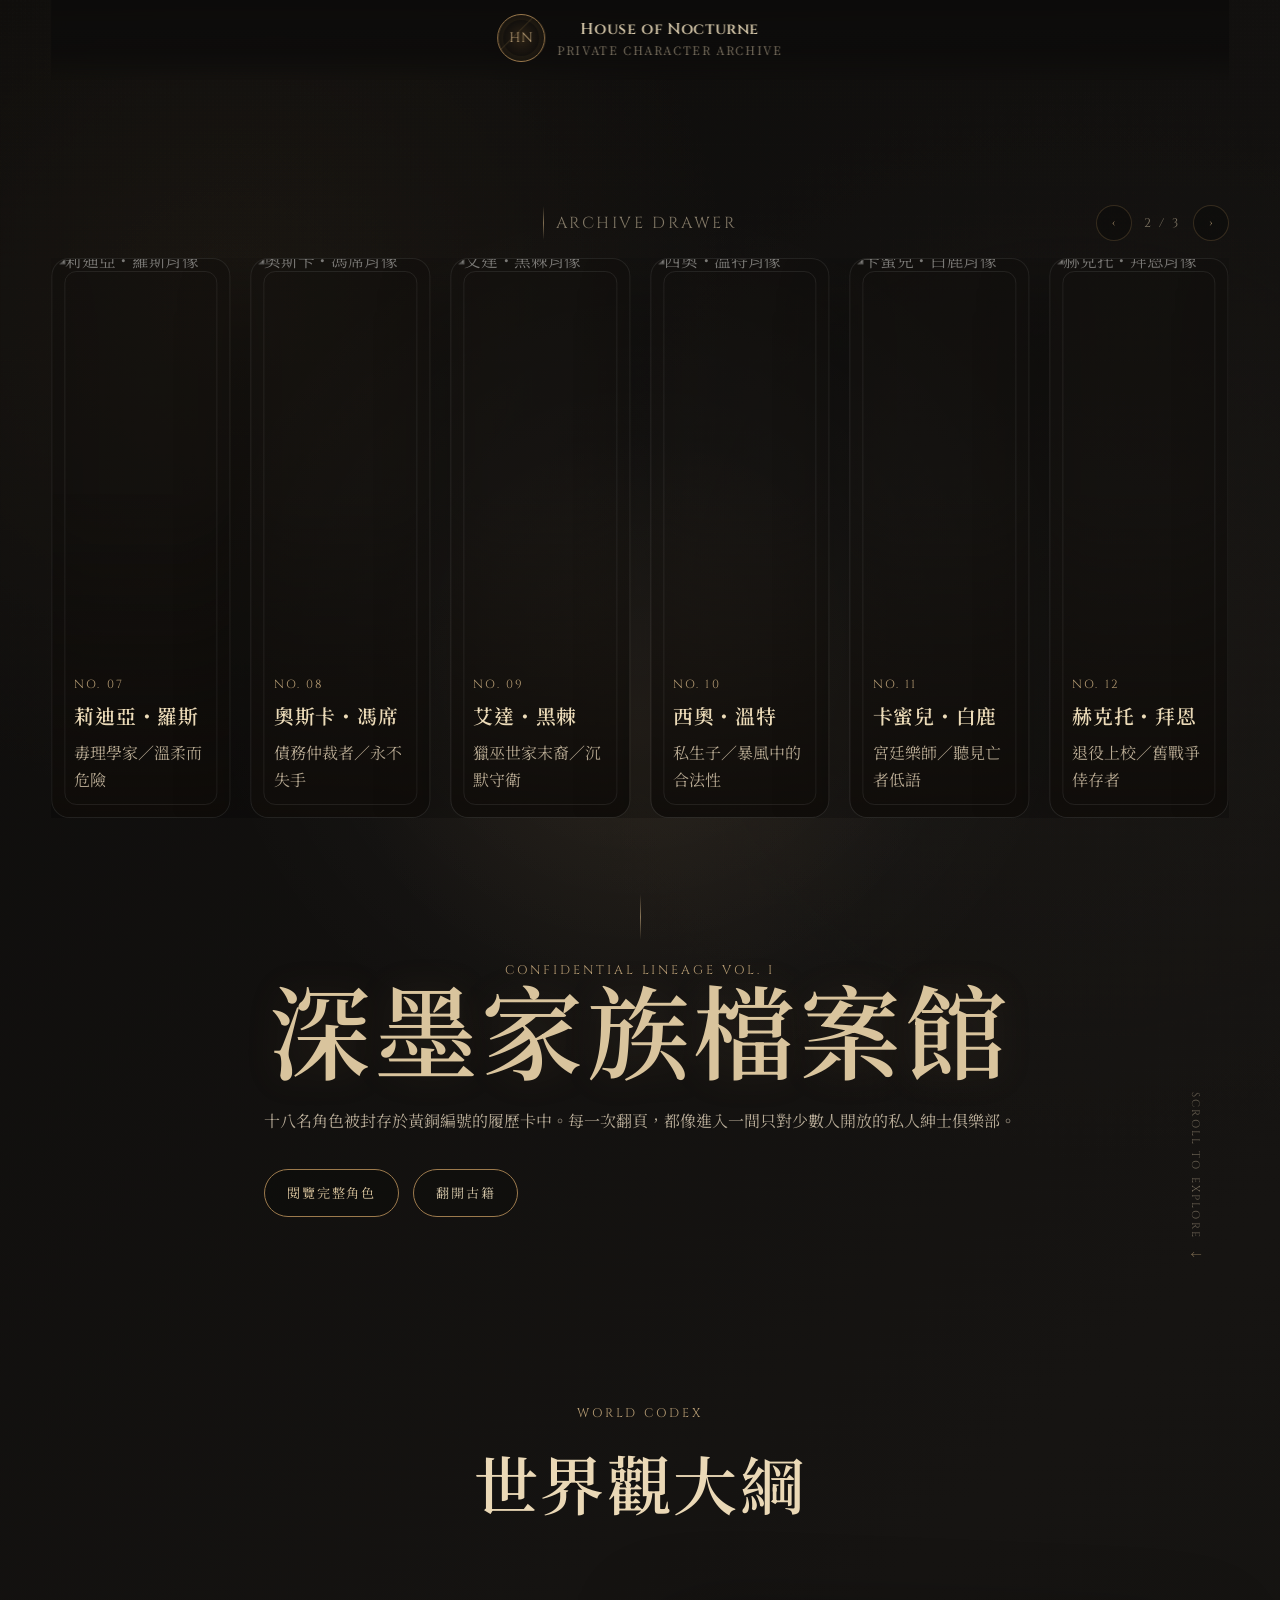
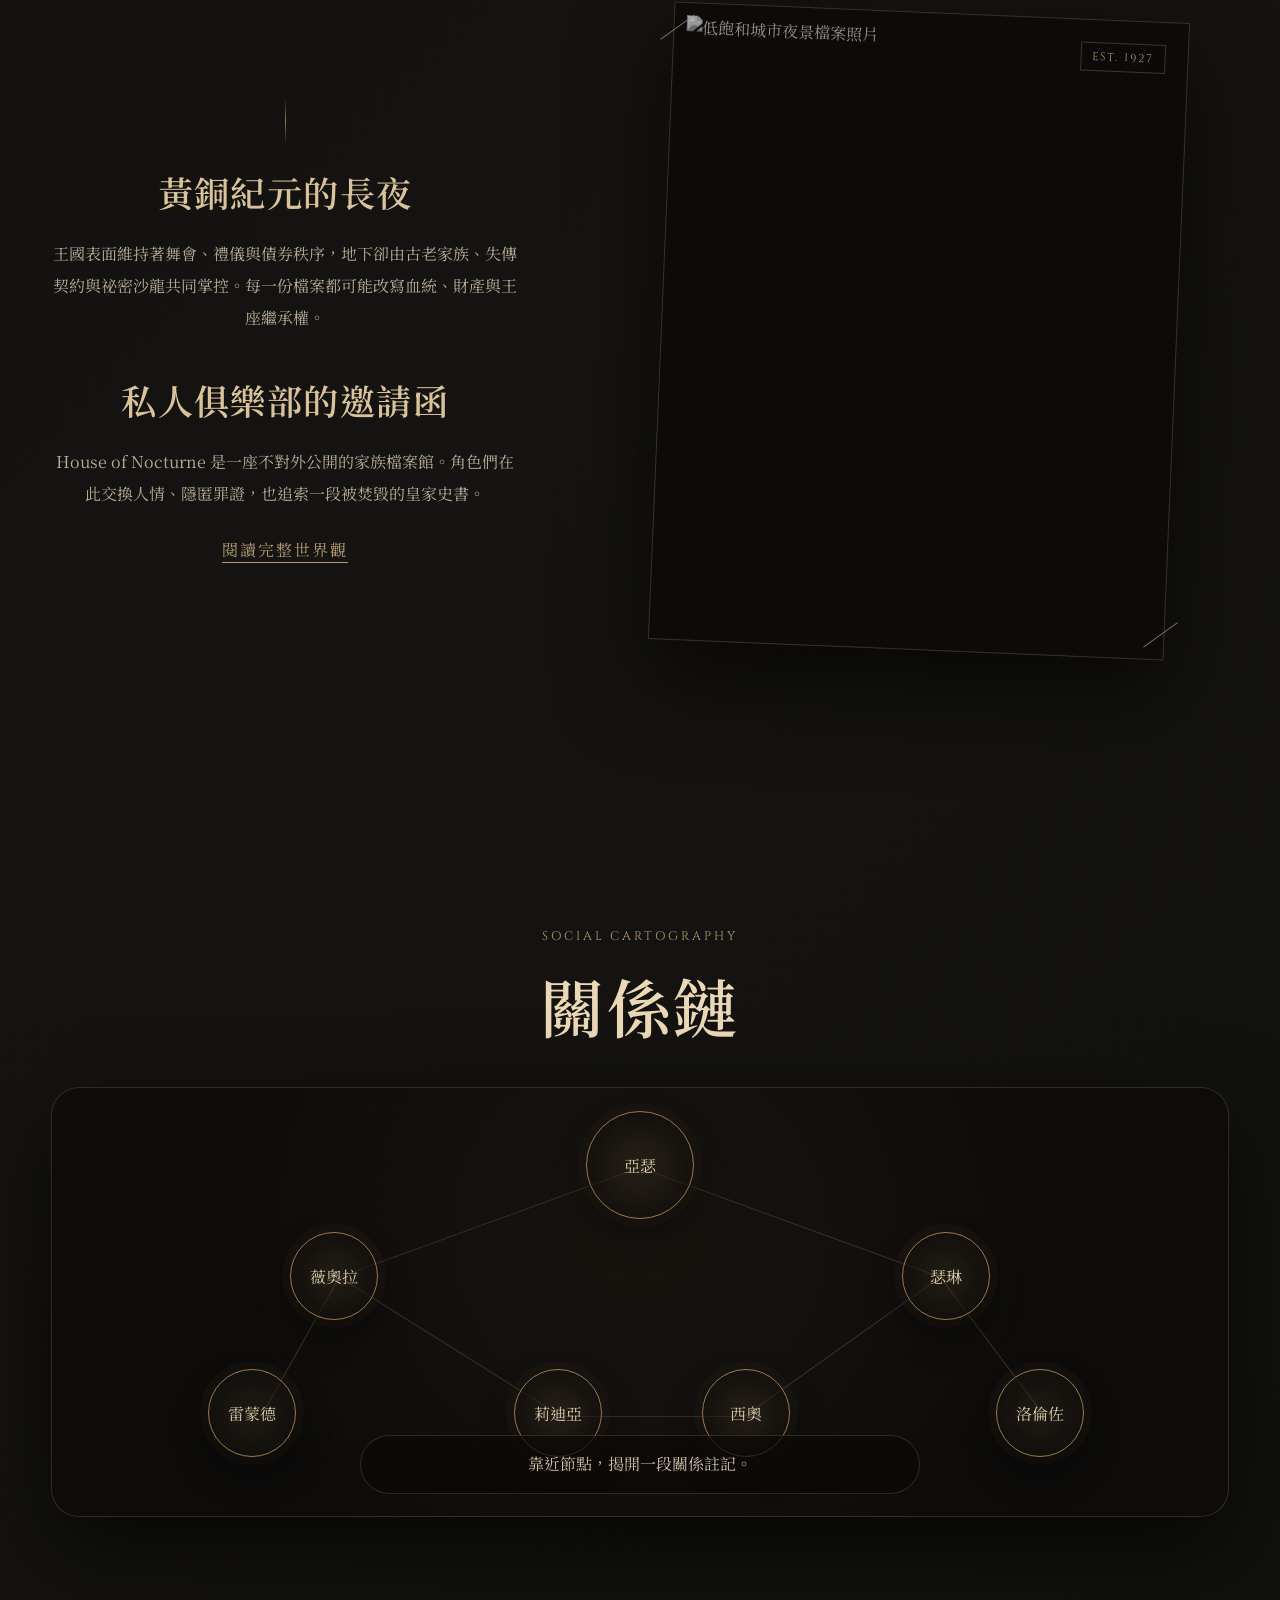
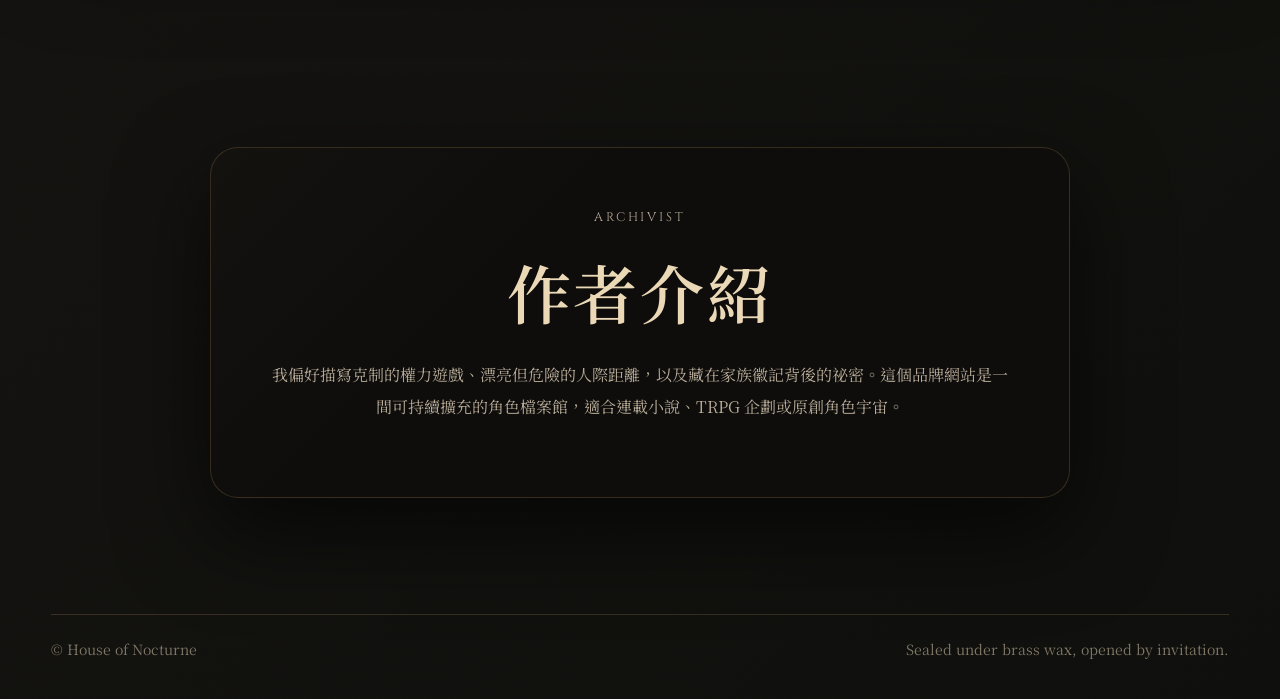
==== index.html @ 610aa443 "Add House of Nocturne character archive site (initial upload) Co-Authored-By: Claude Opus 5.5 <norep" ====
<!DOCTYPE html>
<html lang="zh-Hant">
<head>
  <meta charset="UTF-8" />
  <meta name="viewport" content="width=device-width, initial-scale=1.0" />
  <title>House of Nocturne｜角色品牌檔案館</title>
  <link rel="preconnect" href="https://fonts.googleapis.com" />
  <link rel="preconnect" href="https://fonts.gstatic.com" crossorigin />
  <link href="https://fonts.googleapis.com/css2?family=Cinzel:wght@500;600;700&family=Noto+Serif+TC:wght@400;500;700&display=swap" rel="stylesheet" />
  <link rel="stylesheet" href="styles.css" />
</head>
<body>
  <div class="site-shell">
    <header class="site-header">
      <a class="brand-mark" href="index.html" aria-label="House of Nocturne 首頁">
        <span class="crest">HN</span>
        <span>
          <strong>House of Nocturne</strong>
          <small>Private Character Archive</small>
        </span>
      </a>
      <nav class="site-nav" aria-label="主要導覽">
        <a href="#archive">首頁</a>
        <a href="#relations">角色關係圖</a>
        <a href="#world">世界觀設定</a>
        <a href="#author">作者專區</a>
      </nav>
    </header>

    <main>
      <section class="hero section" id="archive" aria-labelledby="hero-title">
        <div class="hero-copy reveal">
          <span class="vertical-anchor" aria-hidden="true"></span>
          <p class="eyebrow">Confidential Lineage Vol. I</p>
          <h1 id="hero-title">深墨家族檔案館</h1>
          <p>
            十八名角色被封存於黃銅編號的履歷卡中。每一次翻頁，都像進入一間只對少數人開放的私人紳士俱樂部。
          </p>
          <div class="hero-actions">
            <a class="button" href="characters.html">閱覽完整角色</a>
            <a class="button button-ghost" href="#world">翻開古籍</a>
          </div>
        </div>

        <div class="archive-stage reveal" aria-label="角色卡片輪播">
          <div class="archive-toolbar">
            <span class="drawer-label">Archive Drawer</span>
            <div class="slider-controls" aria-label="桌面輪播控制">
              <button class="icon-button" type="button" data-slide-prev aria-label="上一頁">‹</button>
              <span data-slide-current>1 / 3</span>
              <button class="icon-button" type="button" data-slide-next aria-label="下一頁">›</button>
            </div>
          </div>

          <div class="character-slider" data-slider>
            <div class="character-track" data-track>
              <article class="profile-card" tabindex="0">
                <img src="https://images.unsplash.com/photo-1506794778202-cad84cf45f1d?auto=format&fit=crop&w=600&q=80" alt="亞瑟・范洛克肖像" />
                <div><span>No. 01</span><h3>亞瑟・范洛克</h3><p>家主繼承人／冷靜的談判者</p></div>
              </article>
              <article class="profile-card" tabindex="0">
                <img src="https://images.unsplash.com/photo-1508214751196-bcfd4ca60f91?auto=format&fit=crop&w=600&q=80" alt="薇奧拉・艾榭肖像" />
                <div><span>No. 02</span><h3>薇奧拉・艾榭</h3><p>檔案管理官／知道所有秘密</p></div>
              </article>
              <article class="profile-card" tabindex="0">
                <img src="https://images.unsplash.com/photo-1524504388940-b1c1722653e1?auto=format&fit=crop&w=600&q=80" alt="伊蓮・莫爾肖像" />
                <div><span>No. 03</span><h3>伊蓮・莫爾</h3><p>禁書修復師／墨色預言的讀者</p></div>
              </article>
              <article class="profile-card" tabindex="0">
                <img src="https://images.unsplash.com/photo-1517841905240-472988babdf9?auto=format&fit=crop&w=600&q=80" alt="瑟琳・阿德勒肖像" />
                <div><span>No. 04</span><h3>瑟琳・阿德勒</h3><p>社交女伯爵／完美面具</p></div>
              </article>
              <article class="profile-card" tabindex="0">
                <img src="https://images.unsplash.com/photo-1544005313-94ddf0286df2?auto=format&fit=crop&w=600&q=80" alt="米菈・葛雷肖像" />
                <div><span>No. 05</span><h3>米菈・葛雷</h3><p>情報販子／地下沙龍主人</p></div>
              </article>
              <article class="profile-card" tabindex="0">
                <img src="https://images.unsplash.com/photo-1500648767791-00dcc994a43e?auto=format&fit=crop&w=600&q=80" alt="雷蒙德・洛恩肖像" />
                <div><span>No. 06</span><h3>雷蒙德・洛恩</h3><p>黃銅鐘匠／時間異常見證者</p></div>
              </article>
              <article class="profile-card" tabindex="0">
                <img src="https://images.unsplash.com/photo-1534528741775-53994a69daeb?auto=format&fit=crop&w=600&q=80" alt="莉迪亞・羅斯肖像" />
                <div><span>No. 07</span><h3>莉迪亞・羅斯</h3><p>毒理學家／溫柔而危險</p></div>
              </article>
              <article class="profile-card" tabindex="0">
                <img src="https://images.unsplash.com/photo-1507003211169-0a1dd7228f2d?auto=format&fit=crop&w=600&q=80" alt="奧斯卡・馮席肖像" />
                <div><span>No. 08</span><h3>奧斯卡・馮席</h3><p>債務仲裁者／永不失手</p></div>
              </article>
              <article class="profile-card" tabindex="0">
                <img src="https://images.unsplash.com/photo-1488426862026-3ee34a7d66df?auto=format&fit=crop&w=600&q=80" alt="艾達・黑棘肖像" />
                <div><span>No. 09</span><h3>艾達・黑棘</h3><p>獵巫世家末裔／沉默守衛</p></div>
              </article>
              <article class="profile-card" tabindex="0">
                <img src="https://images.unsplash.com/photo-1535713875002-d1d0cf377fde?auto=format&fit=crop&w=600&q=80" alt="西奧・溫特肖像" />
                <div><span>No. 10</span><h3>西奧・溫特</h3><p>私生子／暴風中的合法性</p></div>
              </article>
              <article class="profile-card" tabindex="0">
                <img src="https://images.unsplash.com/photo-1494790108377-be9c29b29330?auto=format&fit=crop&w=600&q=80" alt="卡蜜兒・白鹿肖像" />
                <div><span>No. 11</span><h3>卡蜜兒・白鹿</h3><p>宮廷樂師／聽見亡者低語</p></div>
              </article>
              <article class="profile-card" tabindex="0">
                <img src="https://images.unsplash.com/photo-1519085360753-af0119f7cbe7?auto=format&fit=crop&w=600&q=80" alt="赫克托・拜恩肖像" />
                <div><span>No. 12</span><h3>赫克托・拜恩</h3><p>退役上校／舊戰爭倖存者</p></div>
              </article>
              <article class="profile-card" tabindex="0">
                <img src="https://images.unsplash.com/photo-1520813792240-56fc4a3765a7?auto=format&fit=crop&w=600&q=80" alt="諾拉・克萊恩肖像" />
                <div><span>No. 13</span><h3>諾拉・克萊恩</h3><p>律法顧問／契約的刀鋒</p></div>
              </article>
              <article class="profile-card" tabindex="0">
                <img src="https://images.unsplash.com/photo-1519345182560-3f2917c472ef?auto=format&fit=crop&w=600&q=80" alt="朱利安・霧港肖像" />
                <div><span>No. 14</span><h3>朱利安・霧港</h3><p>航運繼承人／海霧中的叛徒</p></div>
              </article>
              <article class="profile-card" tabindex="0">
                <img src="https://images.unsplash.com/photo-1544723795-3fb6469f5b39?auto=format&fit=crop&w=600&q=80" alt="瑪格麗特・金雀肖像" />
                <div><span>No. 15</span><h3>瑪格麗特・金雀</h3><p>老夫人／家族記憶本身</p></div>
              </article>
              <article class="profile-card" tabindex="0">
                <img src="https://images.unsplash.com/photo-1492562080023-ab3db95bfbce?auto=format&fit=crop&w=600&q=80" alt="但丁・瓦倫肖像" />
                <div><span>No. 16</span><h3>但丁・瓦倫</h3><p>藝術掮客／偽畫與真心</p></div>
              </article>
              <article class="profile-card" tabindex="0">
                <img src="https://images.unsplash.com/photo-1529626455594-4ff0802cfb7e?auto=format&fit=crop&w=600&q=80" alt="芙蕾雅・夜鷹肖像" />
                <div><span>No. 17</span><h3>芙蕾雅・夜鷹</h3><p>決鬥代理人／無聲的審判</p></div>
              </article>
              <article class="profile-card" tabindex="0">
                <img src="https://images.unsplash.com/photo-1527980965255-d3b416303d12?auto=format&fit=crop&w=600&q=80" alt="洛倫佐・墨河肖像" />
                <div><span>No. 18</span><h3>洛倫佐・墨河</h3><p>神祕贊助者／從未露面的棋手</p></div>
              </article>
            </div>
          </div>
        </div>

        <a class="scroll-cue" href="#world" aria-label="往下探索">
          <span>scroll to explore</span>
          <i aria-hidden="true">↓</i>
        </a>
      </section>

      <section class="section book-section reveal" id="world" aria-labelledby="world-title">
        <div class="section-heading">
          <p class="eyebrow">World Codex</p>
          <h2 id="world-title">世界觀大綱</h2>
        </div>
        <div class="world-feature">
          <div class="world-copy">
            <span class="vertical-anchor" aria-hidden="true"></span>
            <h3>黃銅紀元的長夜</h3>
            <p>
              王國表面維持著舞會、禮儀與債券秩序，地下卻由古老家族、失傳契約與祕密沙龍共同掌控。每一份檔案都可能改寫血統、財產與王座繼承權。
            </p>
            <h3>私人俱樂部的邀請函</h3>
            <p>
              House of Nocturne 是一座不對外公開的家族檔案館。角色們在此交換人情、隱匿罪證，也追索一段被焚毀的皇家史書。
            </p>
            <a class="text-link" href="world.html">閱讀完整世界觀</a>
          </div>
          <figure class="archive-photo">
            <img src="https://images.unsplash.com/photo-1519608487953-e999c86e7455?auto=format&fit=crop&w=900&q=80" alt="低飽和城市夜景檔案照片" />
            <figcaption>EST. 1927</figcaption>
          </figure>
        </div>
      </section>

      <section class="section relations-section reveal" id="relations" aria-labelledby="relations-title">
        <div class="section-heading">
          <p class="eyebrow">Social Cartography</p>
          <h2 id="relations-title">關係鏈</h2>
        </div>
        <div class="network" aria-label="角色關係網絡">
          <svg class="network-lines" viewBox="0 0 900 430" preserveAspectRatio="none" aria-hidden="true">
            <line x1="450" y1="80" x2="220" y2="190" />
            <line x1="450" y1="80" x2="680" y2="190" />
            <line x1="220" y1="190" x2="160" y2="330" />
            <line x1="220" y1="190" x2="390" y2="330" />
            <line x1="680" y1="190" x2="530" y2="330" />
            <line x1="680" y1="190" x2="760" y2="330" />
            <line x1="390" y1="330" x2="530" y2="330" />
          </svg>
          <button class="node node-main" style="--x: 50%; --y: 18%;" data-relation="亞瑟：合法繼承人，也是所有派系爭奪的核心。">亞瑟</button>
          <button class="node" style="--x: 24%; --y: 44%;" data-relation="薇奧拉：掌握家族檔案，保護也操控亞瑟。">薇奧拉</button>
          <button class="node" style="--x: 76%; --y: 44%;" data-relation="瑟琳：以社交圈包裝政治交易，與亞瑟互相試探。">瑟琳</button>
          <button class="node" style="--x: 17%; --y: 76%;" data-relation="雷蒙德：修復黃銅鐘，也修復被竄改的時間線。">雷蒙德</button>
          <button class="node" style="--x: 43%; --y: 76%;" data-relation="莉迪亞：為薇奧拉提供毒物線索，代價從不便宜。">莉迪亞</button>
          <button class="node" style="--x: 59%; --y: 76%;" data-relation="西奧：私生血脈，可能推翻亞瑟的繼承權。">西奧</button>
          <button class="node" style="--x: 84%; --y: 76%;" data-relation="洛倫佐：未露面的贊助者，像棋手般牽引所有人。">洛倫佐</button>
          <p class="relation-note" data-relation-note>靠近節點，揭開一段關係註記。</p>
        </div>
      </section>

      <section class="section author-section reveal" id="author" aria-labelledby="author-title">
        <div class="author-card">
          <p class="eyebrow">Archivist</p>
          <h2 id="author-title">作者介紹</h2>
          <p>
            我偏好描寫克制的權力遊戲、漂亮但危險的人際距離，以及藏在家族徽記背後的祕密。這個品牌網站是一間可持續擴充的角色檔案館，適合連載小說、TRPG 企劃或原創角色宇宙。
          </p>
        </div>
      </section>
    </main>

    <footer class="site-footer">
      <span>© House of Nocturne</span>
      <span>Sealed under brass wax, opened by invitation.</span>
    </footer>
  </div>

  <script src="script.js"></script>
</body>
</html>
---- styles.css ----
:root {
  --ink: #0d0c0b;
  --black-green: #11130f;
  --warm-black: #161412;
  --panel: rgba(18, 17, 15, 0.9);
  --panel-strong: #181512;
  --parchment: #d6c8aa;
  --parchment-deep: #a99a80;
  --brass: #9c7a4d;
  --brass-soft: #b59b73;
  --brass-dark: #5d472d;
  --muted: #817765;
  --line: rgba(156, 122, 77, 0.28);
  --shadow: 0 34px 90px rgba(0, 0, 0, 0.62);
  --serif: "Cinzel", "Noto Serif TC", serif;
  --body: "Noto Serif TC", serif;
}

* {
  box-sizing: border-box;
}

html {
  scroll-behavior: smooth;
  scroll-padding-top: 150px;
}

body {
  margin: 0;
  min-height: 100vh;
  color: var(--parchment);
  font-family: var(--body);
  background:
    radial-gradient(circle at 18% 8%, rgba(156, 122, 77, 0.08), transparent 32rem),
    radial-gradient(circle at 84% 16%, rgba(74, 67, 55, 0.1), transparent 34rem),
    linear-gradient(135deg, #0d0c0b 0%, #161412 48%, #0f100d 100%);
  overflow-x: hidden;
}

body::before {
  content: "";
  position: fixed;
  inset: 0;
  pointer-events: none;
  opacity: 0.38;
  background-image:
    radial-gradient(circle at 20% 30%, rgba(255, 255, 255, 0.045) 0 1px, transparent 1.4px),
    radial-gradient(circle at 70% 60%, rgba(156, 122, 77, 0.04) 0 1px, transparent 1.5px),
    linear-gradient(rgba(255, 255, 255, 0.018) 1px, transparent 1px);
  background-size: 4px 4px, 7px 7px, 72px 72px;
  mix-blend-mode: soft-light;
  mask-image: linear-gradient(to bottom, black, transparent 92%);
}

a {
  color: inherit;
  text-decoration: none;
}

button {
  font: inherit;
}

img {
  display: block;
  width: 100%;
}

.site-shell {
  width: min(1440px, 100%);
  margin: 0 auto;
  padding: clamp(128px, 15vw, 168px) clamp(16px, 4vw, 56px) 40px;
}

.site-header {
  position: fixed;
  top: 0;
  left: 50%;
  z-index: 20;
  width: min(1440px, calc(100% - clamp(32px, 8vw, 112px)));
  display: flex;
  flex-direction: column;
  align-items: center;
  justify-content: center;
  gap: 0;
  padding: 14px 4px 18px;
  border: 0;
  border-radius: 0;
  background: linear-gradient(to bottom, rgba(13, 12, 11, 0.96) 0%, rgba(13, 12, 11, 0.88) 66%, rgba(13, 12, 11, 0) 100%);
  box-shadow: none;
  backdrop-filter: blur(10px);
  text-align: center;
  transform: translateX(-50%);
  transition: gap 0.6s ease, background 0.6s ease, backdrop-filter 0.6s ease;
}

.site-header.is-expanded {
  gap: 14px;
  background: linear-gradient(to bottom, rgba(13, 12, 11, 0.98) 0%, rgba(13, 12, 11, 0.9) 72%, rgba(13, 12, 11, 0) 100%);
  backdrop-filter: blur(12px);
}

.brand-mark {
  display: inline-flex;
  align-items: center;
  justify-content: center;
  gap: 12px;
  min-width: max-content;
  margin-inline: auto;
  text-align: center;
}

.crest {
  display: grid;
  place-items: center;
  width: 48px;
  height: 48px;
  color: var(--brass-soft);
  font-family: var(--serif);
  font-size: 0.86rem;
  letter-spacing: 0.08em;
  border: 1px solid var(--brass);
  border-radius: 50%;
  background:
    linear-gradient(135deg, transparent 39%, rgba(192, 154, 90, 0.18) 40%, transparent 42%),
    radial-gradient(circle, rgba(169, 123, 61, 0.2), transparent 68%);
  box-shadow: inset 0 0 0 5px rgba(169, 123, 61, 0.08);
}

.brand-mark strong,
h1,
h2,
h3 {
  font-family: var(--serif);
  font-weight: 600;
  letter-spacing: 0.04em;
}

.brand-mark strong {
  display: block;
  font-size: 0.98rem;
  text-align: center;
}

.brand-mark small {
  display: block;
  margin-top: 2px;
  color: var(--muted);
  font-size: 0.72rem;
  letter-spacing: 0.14em;
  text-align: center;
  text-transform: uppercase;
}

.site-nav {
  display: flex;
  flex-wrap: wrap;
  justify-content: center;
  gap: 8px 18px;
  width: 100%;
  max-height: 0;
  color: var(--muted);
  font-size: 0.9rem;
  opacity: 0;
  overflow: hidden;
  pointer-events: none;
  text-align: center;
  transform: translateY(-8px);
  transition: opacity 0.8s ease, transform 0.8s ease, max-height 0.8s ease;
}

.site-header.is-expanded .site-nav {
  max-height: 80px;
  opacity: 1;
  pointer-events: auto;
  transform: translateY(0);
}

.site-nav a {
  position: relative;
  transition: color 0.45s ease;
}

.site-nav a::after {
  content: "";
  position: absolute;
  left: 0;
  bottom: -7px;
  width: 100%;
  height: 1px;
  background: var(--brass);
  transform: scaleX(0);
  transform-origin: right;
  transition: transform 0.55s ease;
}

.site-nav a:hover {
  color: var(--parchment);
}

.site-nav a:hover::after {
  transform: scaleX(1);
  transform-origin: left;
}

.section {
  padding: clamp(72px, 9vw, 132px) 0;
}

.hero {
  position: relative;
  display: grid;
  grid-template-columns: 1fr;
  gap: clamp(28px, 4vw, 56px);
  align-items: start;
  min-height: calc(100vh - 92px);
  padding-top: clamp(8px, 1.5vw, 18px);
  padding-bottom: clamp(72px, 8vh, 96px);
}

.hero::before {
  content: "";
  position: absolute;
  left: 50%;
  top: 50%;
  z-index: -1;
  width: 120vw;
  height: 120vh;
  pointer-events: none;
  background:
    radial-gradient(circle at 50% 50%, rgba(156, 122, 77, 0.12), transparent 18rem),
    radial-gradient(circle at 50% 42%, rgba(255, 255, 255, 0.045), transparent 28rem);
  transform: translate(-50%, -50%);
}

.eyebrow {
  margin: 0 0 14px;
  color: var(--brass-soft);
  font-family: var(--serif);
  font-size: 0.78rem;
  letter-spacing: 0.24em;
  text-transform: uppercase;
}

.hero h1,
.page-hero h1 {
  margin: 0;
  color: #d9c49d;
  font-size: clamp(3.1rem, 8vw, 7.8rem);
  line-height: 0.94;
  text-shadow: 0 0 38px rgba(156, 122, 77, 0.14);
}

.hero-copy {
  max-width: 980px;
  margin: 0 auto;
  text-align: center;
}

.hero-copy p:not(.eyebrow),
.page-hero p,
.author-card p,
.book-spread p,
.lore-panel p,
.character-detail p {
  color: #b9ad99;
  line-height: 2;
}

.hero-actions {
  display: flex;
  flex-wrap: wrap;
  gap: 14px;
  margin-top: 32px;
}

.button {
  display: inline-flex;
  align-items: center;
  justify-content: center;
  min-height: 48px;
  padding: 0 22px;
  color: #d9c49d;
  font-family: var(--serif);
  font-size: 0.82rem;
  letter-spacing: 0.14em;
  text-transform: uppercase;
  border: 1px solid var(--brass);
  border-radius: 999px;
  background: rgba(13, 12, 11, 0.52);
  transition: transform 0.45s ease, box-shadow 0.45s ease, background 0.45s ease;
}

.button:hover {
  transform: translateY(-2px);
  box-shadow: 0 18px 34px rgba(156, 122, 77, 0.14);
}

.button-ghost {
  color: var(--parchment);
  background: rgba(13, 12, 11, 0.34);
}

.archive-stage {
  order: -1;
  overflow: hidden;
  min-height: clamp(500px, 73vh, 760px);
  padding: clamp(10px, 1.8vw, 20px) 0;
  border: 0;
  border-radius: 0;
  background: transparent;
  box-shadow: none;
}

.archive-toolbar {
  position: relative;
  display: flex;
  align-items: center;
  justify-content: center;
  margin-bottom: 18px;
  color: var(--muted);
  font-family: var(--serif);
  letter-spacing: 0.16em;
  text-align: center;
  text-transform: uppercase;
}

.slider-controls {
  position: absolute;
  right: 0;
  display: flex;
  align-items: center;
  gap: 12px;
  font-size: 0.78rem;
}

.icon-button {
  display: grid;
  place-items: center;
  width: 36px;
  height: 36px;
  color: var(--brass-soft);
  cursor: pointer;
  border: 1px solid var(--line);
  border-radius: 50%;
  background: rgba(10, 10, 8, 0.38);
  transition: transform 0.35s ease, border-color 0.35s ease;
}

.icon-button:hover {
  transform: scale(1.08);
  border-color: var(--brass);
}

.character-slider {
  overflow: hidden;
}

.character-track {
  display: grid;
  grid-template-columns: repeat(18, calc((100% - 100px) / 6));
  gap: 20px;
  transition: opacity 0.72s ease, filter 0.72s ease, transform 1.1s cubic-bezier(0.2, 0.72, 0.15, 1);
}

.archive-stage.is-rendering-out .character-track {
  opacity: 0;
  filter: blur(8px);
  transition: opacity 0.42s ease, filter 0.42s ease, transform 0s linear;
}

.archive-stage.is-rendering-in .character-slider {
  animation: renderPageIn 0.72s ease both;
}

.profile-card {
  position: relative;
  overflow: hidden;
  min-height: clamp(440px, 62vh, 680px);
  border: 1px solid rgba(255, 255, 255, 0.08);
  border-radius: 18px;
  background: rgba(17, 16, 14, 0.42);
  box-shadow: 0 26px 70px rgba(0, 0, 0, 0.36);
  isolation: isolate;
}

.profile-card::before {
  content: "";
  position: absolute;
  inset: 12px;
  z-index: 2;
  pointer-events: none;
  border: 1px solid rgba(255, 255, 255, 0.08);
  border-radius: 12px;
}

.profile-card img {
  height: 100%;
  min-height: clamp(440px, 62vh, 680px);
  object-fit: cover;
  filter: grayscale(1) sepia(0.1) contrast(0.95) brightness(0.6);
  transform: scale(1.04);
  transition: filter 1.1s ease, transform 1.1s ease;
}

.profile-card::after {
  content: "";
  position: absolute;
  inset: 0;
  z-index: 1;
  background: linear-gradient(to top, rgba(16, 13, 10, 0.92), transparent 58%);
}

.profile-card div {
  position: absolute;
  left: 22px;
  right: 22px;
  bottom: 24px;
  z-index: 3;
}

.profile-card span,
.character-detail span {
  color: var(--brass-soft);
  font-family: var(--serif);
  font-size: 0.74rem;
  letter-spacing: 0.18em;
  text-transform: uppercase;
}

.profile-card h3 {
  margin: 8px 0 8px;
  color: #eddcb9;
  font-size: 1.24rem;
}

.profile-card p {
  margin: 0;
  color: #b8aa93;
  line-height: 1.7;
}

.profile-card:hover img,
.profile-card:focus img,
.profile-card.is-active img {
  filter: grayscale(0) sepia(0.05) contrast(1.02) brightness(0.9);
  transform: scale(1);
}

.vertical-anchor {
  display: block;
  width: 1px;
  height: 46px;
  margin: 0 auto 22px;
  background: linear-gradient(to bottom, transparent, rgba(181, 155, 115, 0.72), transparent);
}

.drawer-label {
  position: relative;
  display: inline-flex;
  align-items: center;
  gap: 12px;
}

.drawer-label::before {
  content: "";
  width: 1px;
  height: 34px;
  background: linear-gradient(to bottom, transparent, rgba(181, 155, 115, 0.68), transparent);
}

.scroll-cue {
  position: absolute;
  right: clamp(8px, 2vw, 28px);
  bottom: clamp(18px, 3vh, 34px);
  display: inline-flex;
  align-items: center;
  gap: 10px;
  color: var(--muted);
  font-family: var(--serif);
  font-size: 0.68rem;
  letter-spacing: 0.2em;
  text-transform: uppercase;
  writing-mode: vertical-rl;
  opacity: 0.78;
}

.scroll-cue i {
  color: var(--brass-soft);
  font-style: normal;
  animation: cueFloat 2.2s ease-in-out infinite;
}

.section-heading {
  max-width: 720px;
  margin-inline: auto;
  margin-bottom: 30px;
  text-align: center;
}

.section-heading h2,
.author-card h2 {
  margin: 0;
  color: #ead8b6;
  font-size: clamp(2.1rem, 5vw, 4.5rem);
}

.world-feature {
  display: grid;
  grid-template-columns: minmax(280px, 0.86fr) minmax(280px, 1.14fr);
  gap: clamp(36px, 7vw, 96px);
  align-items: center;
  justify-content: center;
  justify-items: center;
  padding: clamp(20px, 4vw, 48px) 0;
}

.world-copy {
  max-width: 560px;
  margin-inline: auto;
  text-align: center;
}

.world-copy h3 {
  margin: 0 0 18px;
  color: #d8c39b;
  font-size: clamp(1.4rem, 3vw, 2.2rem);
}

.world-copy h3:not(:first-of-type) {
  margin-top: 40px;
}

.world-copy p {
  color: #b9ad99;
  line-height: 2;
}

.archive-photo {
  position: relative;
  margin: 0;
  padding: 12px;
  border: 1px solid rgba(156, 122, 77, 0.34);
  background: rgba(12, 11, 10, 0.86);
  box-shadow: var(--shadow);
  transform: rotate(2.4deg);
}

.archive-photo::before,
.archive-photo::after {
  content: "";
  position: absolute;
  width: 42px;
  height: 1px;
  background: rgba(181, 155, 115, 0.7);
}

.archive-photo::before {
  top: 24px;
  left: -18px;
  transform: rotate(-38deg);
}

.archive-photo::after {
  right: -18px;
  bottom: 24px;
  transform: rotate(-38deg);
}

.archive-photo img {
  aspect-ratio: 4 / 5;
  height: min(68vh, 640px);
  object-fit: cover;
  filter: grayscale(0.86) saturate(0.55) contrast(0.95) brightness(0.72);
}

.archive-photo figcaption {
  position: absolute;
  top: 22px;
  right: 22px;
  padding: 6px 10px;
  color: var(--brass-soft);
  font-family: var(--serif);
  font-size: 0.7rem;
  letter-spacing: 0.18em;
  border: 1px solid rgba(156, 122, 77, 0.38);
  background: rgba(13, 12, 11, 0.72);
}

.text-link {
  display: inline-block;
  margin-top: 12px;
  color: var(--brass-soft);
  font-family: var(--serif);
  letter-spacing: 0.12em;
  border-bottom: 1px solid currentColor;
}

.network {
  position: relative;
  min-height: 430px;
  border: 1px solid var(--line);
  border-radius: 28px;
  background:
    radial-gradient(circle at 50% 34%, rgba(156, 122, 77, 0.07), transparent 26rem),
    rgba(14, 13, 12, 0.9);
  box-shadow: var(--shadow);
}

.network-lines {
  position: absolute;
  inset: 0;
  width: 100%;
  height: 100%;
}

.network-lines line {
  stroke: rgba(156, 122, 77, 0.28);
  stroke-width: 1;
  stroke-dasharray: 600;
  animation: drawLine 2.5s ease both;
}

.node {
  position: absolute;
  left: var(--x);
  top: var(--y);
  width: 88px;
  height: 88px;
  color: var(--parchment);
  cursor: pointer;
  border: 1px solid var(--brass);
  border-radius: 50%;
  background:
    radial-gradient(circle, rgba(156, 122, 77, 0.12), rgba(13, 12, 11, 0.96));
  box-shadow: 0 0 0 8px rgba(156, 122, 77, 0.035), 0 18px 34px rgba(0, 0, 0, 0.42);
  transform: translate(-50%, -50%);
  transition: transform 0.55s ease, box-shadow 0.55s ease, color 0.55s ease;
}

.node-main {
  width: 108px;
  height: 108px;
}

.node:hover,
.node:focus {
  color: #ead8b6;
  transform: translate(-50%, -50%) scale(1.16);
  box-shadow: 0 0 0 14px rgba(156, 122, 77, 0.055), 0 24px 46px rgba(0, 0, 0, 0.5);
}

.relation-note {
  position: absolute;
  left: 50%;
  bottom: 22px;
  width: min(560px, calc(100% - 40px));
  margin: 0;
  padding: 14px 18px;
  color: #cfc0a6;
  text-align: center;
  line-height: 1.8;
  border: 1px solid var(--line);
  border-radius: 999px;
  background: rgba(12, 11, 9, 0.72);
  transform: translateX(-50%);
}

.author-card,
.lore-panel,
.character-detail {
  padding: clamp(28px, 5vw, 58px);
  border: 1px solid var(--line);
  border-radius: 28px;
  background:
    linear-gradient(135deg, rgba(156, 122, 77, 0.045), transparent 34%),
    rgba(15, 14, 13, 0.9);
  box-shadow: var(--shadow);
}

.author-card {
  max-width: 860px;
  margin-inline: auto;
  text-align: center;
}

.site-footer {
  display: flex;
  justify-content: space-between;
  gap: 20px;
  padding-top: 24px;
  color: var(--muted);
  border-top: 1px solid var(--line);
  font-size: 0.88rem;
}

.page-hero {
  padding: clamp(70px, 10vw, 130px) 0 50px;
}

.detail-grid {
  display: grid;
  grid-template-columns: repeat(3, 1fr);
  gap: 18px;
}

.character-detail {
  min-height: 360px;
}

.character-detail h2 {
  margin: 10px 0 12px;
  color: #ead8b6;
  font-size: 1.55rem;
}

.character-detail ul,
.lore-panel ul {
  margin: 18px 0 0;
  padding-left: 20px;
  color: #bdb09a;
  line-height: 1.9;
}

.lore-grid {
  display: grid;
  grid-template-columns: 1fr 1fr;
  gap: 22px;
}

.timeline {
  display: grid;
  gap: 18px;
  margin-top: 24px;
}

.timeline-item {
  padding: 22px;
  border-left: 1px solid var(--brass);
  background: rgba(13, 12, 11, 0.62);
}

.timeline-item strong {
  color: var(--brass-soft);
  font-family: var(--serif);
  letter-spacing: 0.12em;
}

.reveal {
  opacity: 0;
  transform: translateY(28px);
  transition: opacity 1.1s ease, transform 1.1s ease;
}

.reveal.is-visible {
  opacity: 1;
  transform: translateY(0);
}

@keyframes bookOpen {
  from {
    opacity: 0;
    transform: perspective(1200px) rotateY(-10deg) translateY(18px);
  }

  to {
    opacity: 1;
    transform: perspective(1200px) rotateY(0) translateY(0);
  }
}

@keyframes drawLine {
  from {
    stroke-dashoffset: 600;
  }

  to {
    stroke-dashoffset: 0;
  }
}

@keyframes cueFloat {
  0%,
  100% {
    transform: translateY(-4px);
  }

  50% {
    transform: translateY(6px);
  }
}

@keyframes renderPageIn {
  from {
    opacity: 0;
    filter: blur(8px);
    transform: translateY(18px);
  }

  to {
    opacity: 1;
    filter: blur(0);
    transform: translateY(0);
  }
}

@media (max-width: 1080px) {
  .site-header {
    align-items: center;
    flex-direction: column;
  }

  .site-nav {
    justify-content: center;
  }

  .hero {
    grid-template-columns: 1fr;
  }

  .archive-stage {
    min-height: 560px;
  }

  .character-track {
    grid-template-columns: repeat(18, minmax(210px, 32vw));
    overflow-x: auto;
    scroll-snap-type: x mandatory;
    padding-bottom: 12px;
  }

  .character-slider {
    overflow-x: auto;
    -webkit-overflow-scrolling: touch;
  }

  .profile-card {
    scroll-snap-align: center;
  }

  .slider-controls {
    display: none;
  }

  .detail-grid {
    grid-template-columns: repeat(2, 1fr);
  }

  .lore-grid,
  .world-feature {
    grid-template-columns: 1fr;
  }

  .archive-photo {
    max-width: 620px;
    transform: rotate(1.2deg);
  }
}

@media (max-width: 767px) {
  .site-shell {
    padding: 122px 14px 40px;
  }

  .site-header {
    position: fixed;
    width: calc(100% - 28px);
  }

  .brand-mark {
    align-items: center;
  }

  .site-nav {
    gap: 10px 14px;
    font-size: 0.82rem;
  }

  .hero h1,
  .page-hero h1 {
    font-size: clamp(2.8rem, 17vw, 4.8rem);
  }

  .archive-stage {
    min-height: 70vh;
    margin-inline: -4px;
    border-radius: 0;
  }

  .character-slider {
    scroll-snap-type: x mandatory;
    scroll-padding-inline: 18px;
  }

  .character-track {
    grid-template-columns: repeat(18, minmax(42vw, 48vw));
    gap: 14px;
    padding-inline: 18px;
  }

  .profile-card,
  .profile-card img {
    min-height: clamp(390px, 62vh, 520px);
  }

  .profile-card div {
    left: 16px;
    right: 16px;
    bottom: 18px;
  }

  .profile-card span {
    font-size: 0.8rem;
  }

  .profile-card h3 {
    font-size: 1.08rem;
  }

  .profile-card p {
    font-size: 0.9rem;
  }

  .scroll-cue {
    right: 6px;
    bottom: 18px;
  }

  .archive-photo {
    transform: rotate(0.8deg);
  }

  .archive-photo img {
    height: auto;
    min-height: 360px;
  }

  .network {
    min-height: 560px;
  }

  .network-lines {
    display: none;
  }

  .node {
    width: 78px;
    height: 78px;
    font-size: 0.88rem;
  }

  .node-main {
    width: 92px;
    height: 92px;
  }

  .relation-note {
    border-radius: 18px;
  }

  .detail-grid {
    grid-template-columns: 1fr;
  }

  .site-footer {
    flex-direction: column;
  }
}
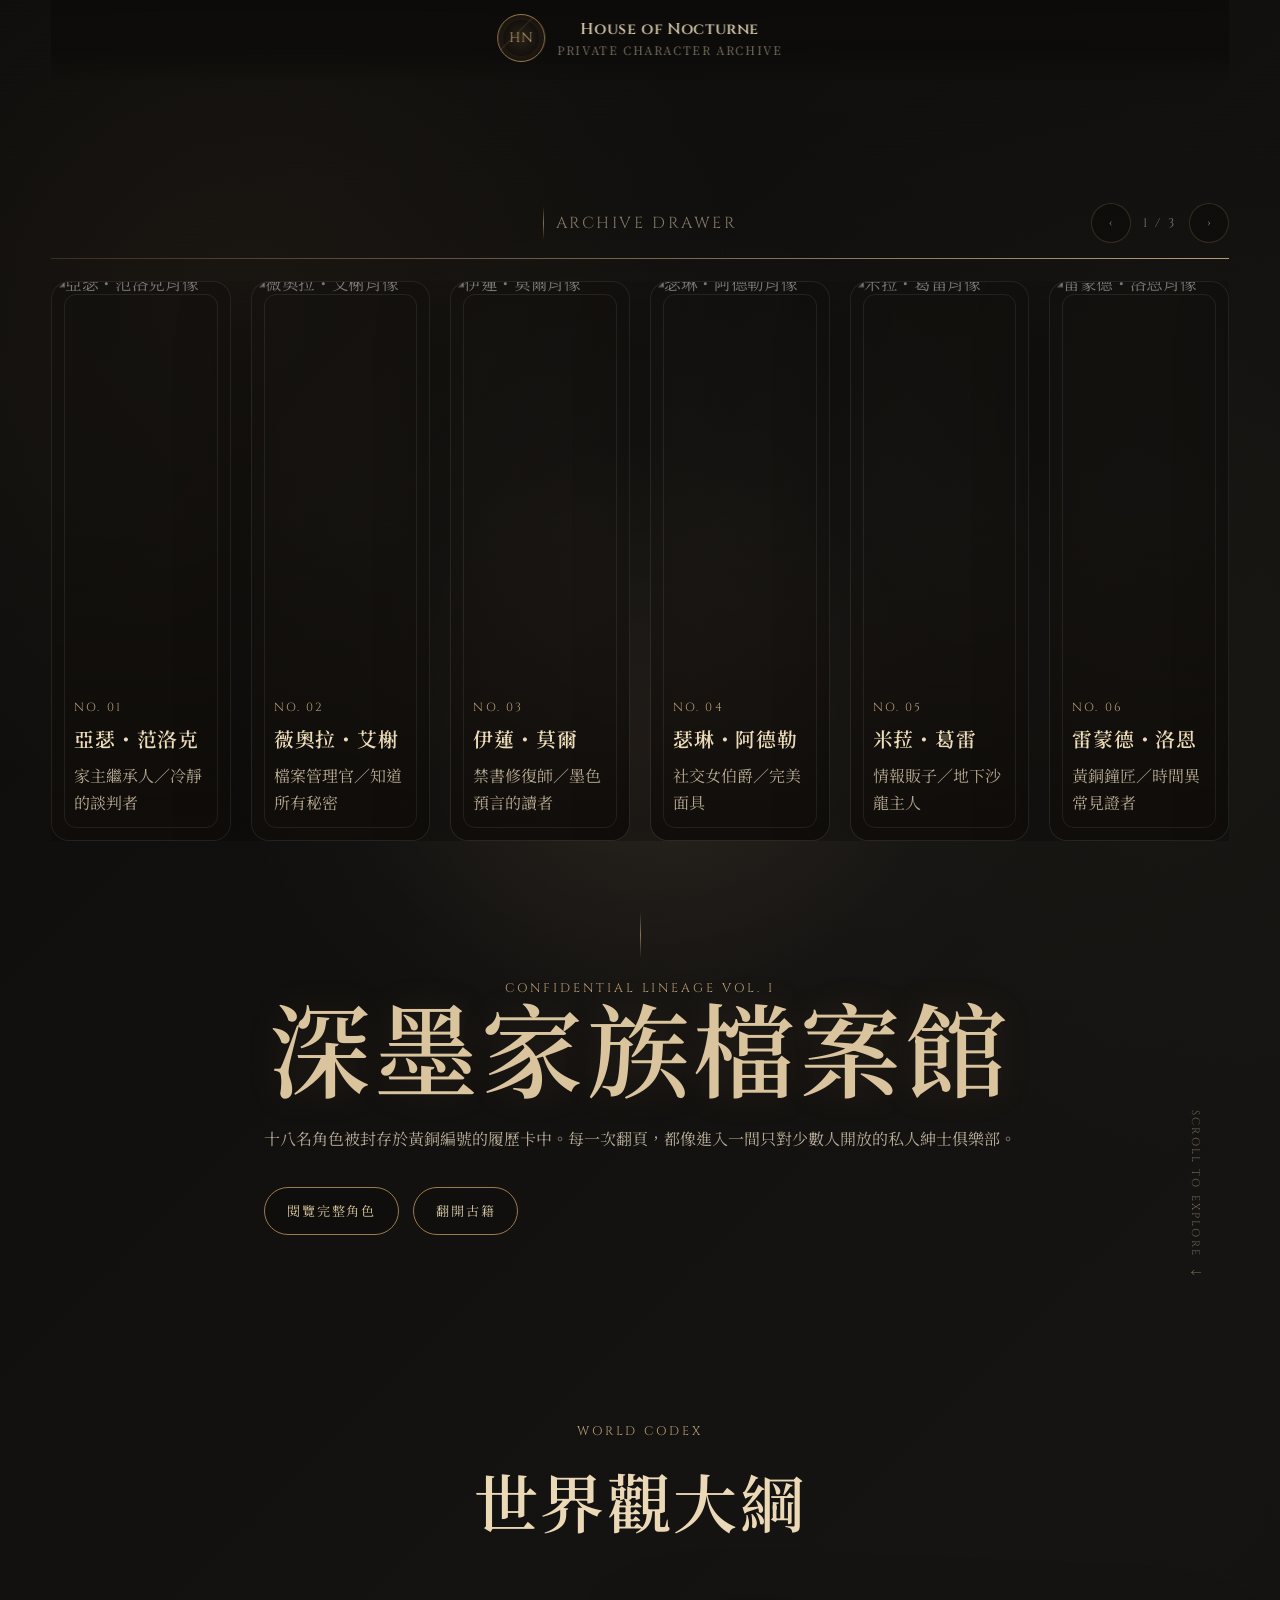
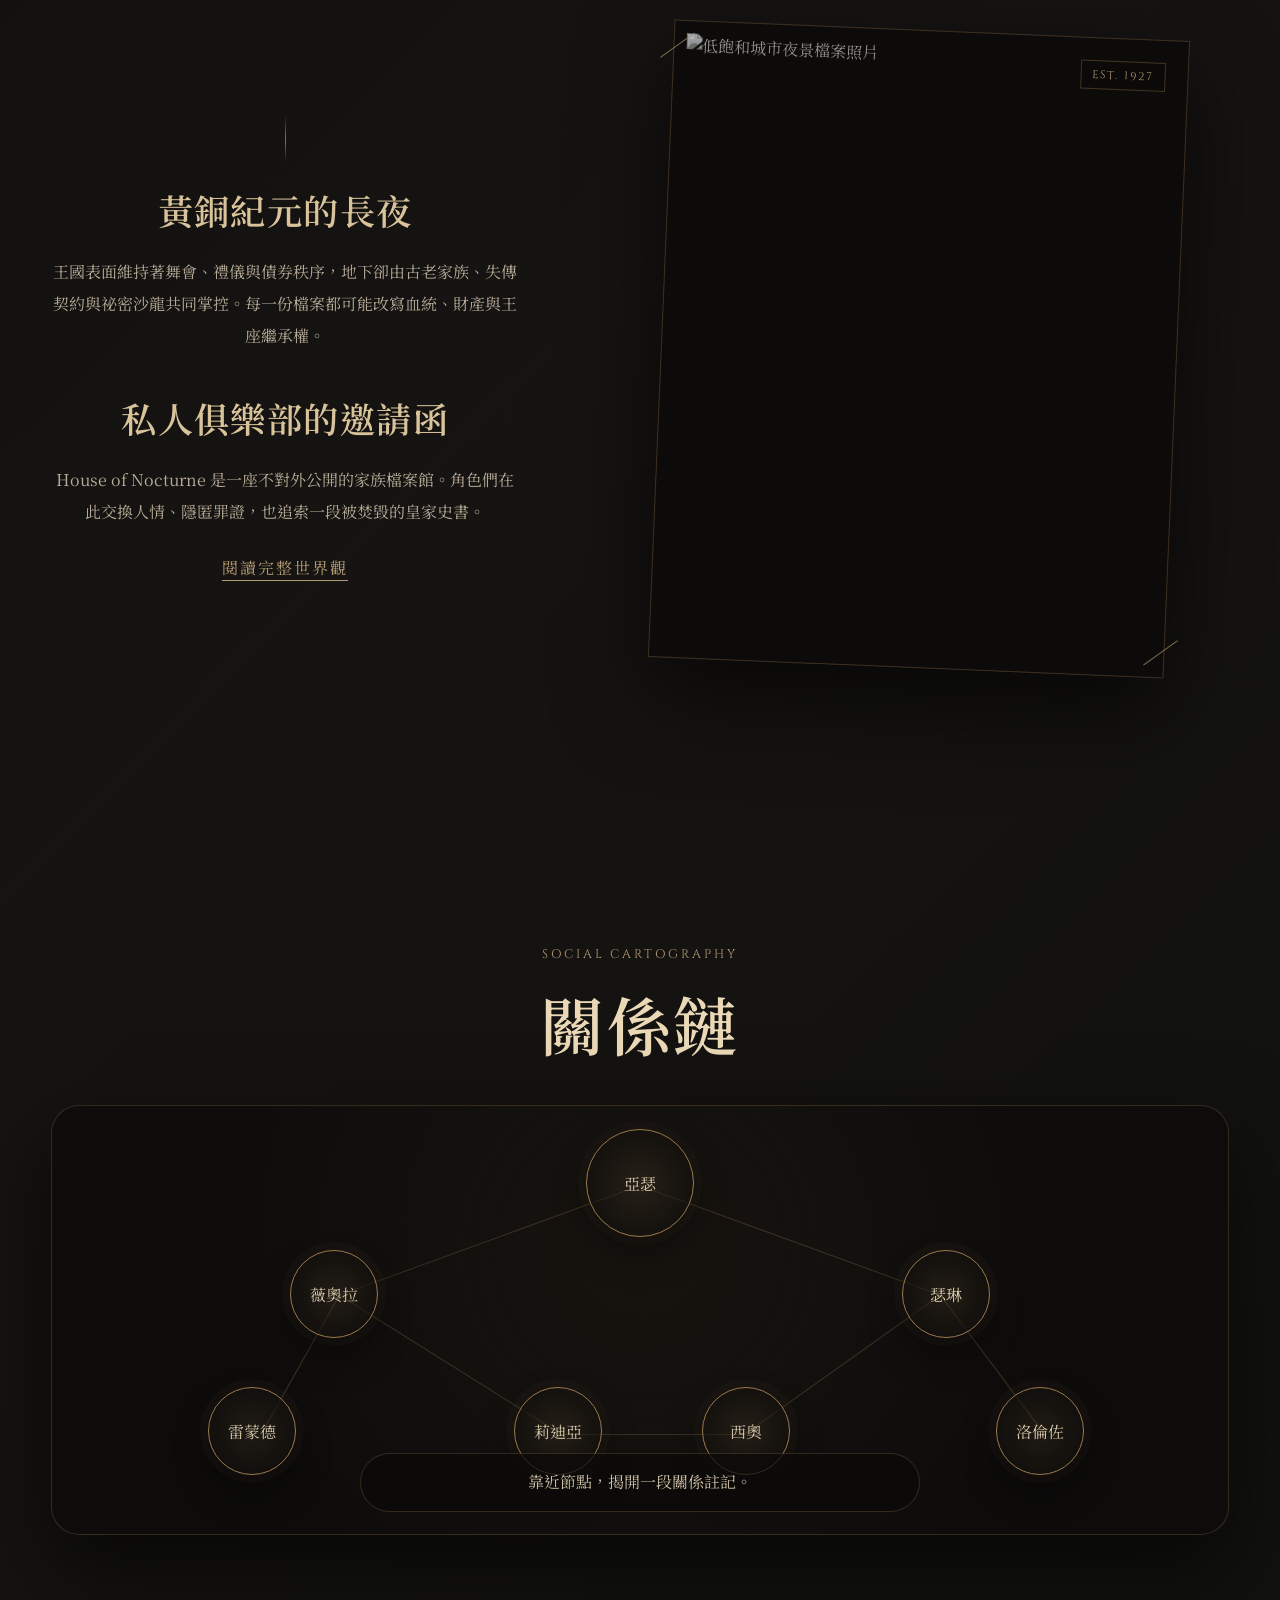
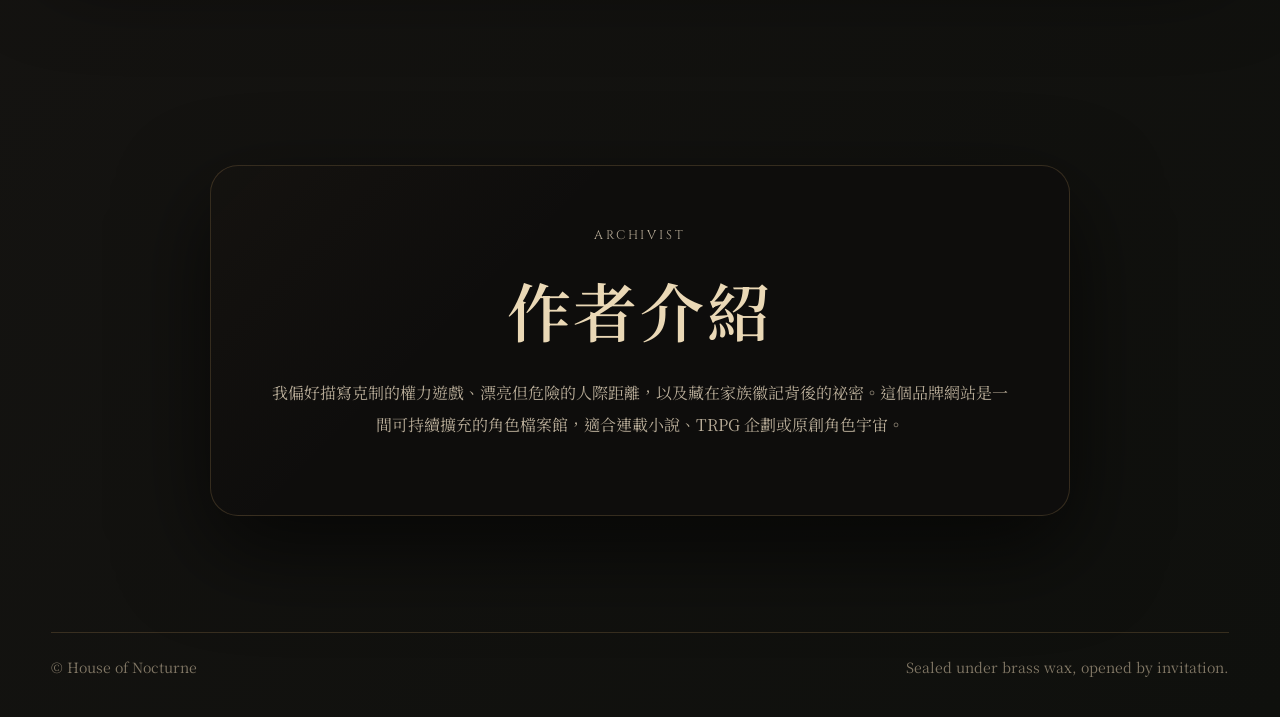
==== commit dffacca3: "Fix character carousel paging and add curtain reveal animation - Page count now follows cards per vi" ====
--- a/index.html
+++ b/index.html
@@ -1,209 +1,210 @@
-<!DOCTYPE html>
-<html lang="zh-Hant">
-<head>
-  <meta charset="UTF-8" />
-  <meta name="viewport" content="width=device-width, initial-scale=1.0" />
-  <title>House of Nocturne｜角色品牌檔案館</title>
-  <link rel="preconnect" href="https://fonts.googleapis.com" />
-  <link rel="preconnect" href="https://fonts.gstatic.com" crossorigin />
-  <link href="https://fonts.googleapis.com/css2?family=Cinzel:wght@500;600;700&family=Noto+Serif+TC:wght@400;500;700&display=swap" rel="stylesheet" />
-  <link rel="stylesheet" href="styles.css" />
-</head>
-<body>
-  <div class="site-shell">
-    <header class="site-header">
-      <a class="brand-mark" href="index.html" aria-label="House of Nocturne 首頁">
-        <span class="crest">HN</span>
-        <span>
-          <strong>House of Nocturne</strong>
-          <small>Private Character Archive</small>
-        </span>
-      </a>
-      <nav class="site-nav" aria-label="主要導覽">
-        <a href="#archive">首頁</a>
-        <a href="#relations">角色關係圖</a>
-        <a href="#world">世界觀設定</a>
-        <a href="#author">作者專區</a>
-      </nav>
-    </header>
-
-    <main>
-      <section class="hero section" id="archive" aria-labelledby="hero-title">
-        <div class="hero-copy reveal">
-          <span class="vertical-anchor" aria-hidden="true"></span>
-          <p class="eyebrow">Confidential Lineage Vol. I</p>
-          <h1 id="hero-title">深墨家族檔案館</h1>
-          <p>
-            十八名角色被封存於黃銅編號的履歷卡中。每一次翻頁，都像進入一間只對少數人開放的私人紳士俱樂部。
-          </p>
-          <div class="hero-actions">
-            <a class="button" href="characters.html">閱覽完整角色</a>
-            <a class="button button-ghost" href="#world">翻開古籍</a>
-          </div>
-        </div>
-
-        <div class="archive-stage reveal" aria-label="角色卡片輪播">
-          <div class="archive-toolbar">
-            <span class="drawer-label">Archive Drawer</span>
-            <div class="slider-controls" aria-label="桌面輪播控制">
-              <button class="icon-button" type="button" data-slide-prev aria-label="上一頁">‹</button>
-              <span data-slide-current>1 / 3</span>
-              <button class="icon-button" type="button" data-slide-next aria-label="下一頁">›</button>
-            </div>
-          </div>
-
-          <div class="character-slider" data-slider>
-            <div class="character-track" data-track>
-              <article class="profile-card" tabindex="0">
-                <img src="https://images.unsplash.com/photo-1506794778202-cad84cf45f1d?auto=format&fit=crop&w=600&q=80" alt="亞瑟・范洛克肖像" />
-                <div><span>No. 01</span><h3>亞瑟・范洛克</h3><p>家主繼承人／冷靜的談判者</p></div>
-              </article>
-              <article class="profile-card" tabindex="0">
-                <img src="https://images.unsplash.com/photo-1508214751196-bcfd4ca60f91?auto=format&fit=crop&w=600&q=80" alt="薇奧拉・艾榭肖像" />
-                <div><span>No. 02</span><h3>薇奧拉・艾榭</h3><p>檔案管理官／知道所有秘密</p></div>
-              </article>
-              <article class="profile-card" tabindex="0">
-                <img src="https://images.unsplash.com/photo-1524504388940-b1c1722653e1?auto=format&fit=crop&w=600&q=80" alt="伊蓮・莫爾肖像" />
-                <div><span>No. 03</span><h3>伊蓮・莫爾</h3><p>禁書修復師／墨色預言的讀者</p></div>
-              </article>
-              <article class="profile-card" tabindex="0">
-                <img src="https://images.unsplash.com/photo-1517841905240-472988babdf9?auto=format&fit=crop&w=600&q=80" alt="瑟琳・阿德勒肖像" />
-                <div><span>No. 04</span><h3>瑟琳・阿德勒</h3><p>社交女伯爵／完美面具</p></div>
-              </article>
-              <article class="profile-card" tabindex="0">
-                <img src="https://images.unsplash.com/photo-1544005313-94ddf0286df2?auto=format&fit=crop&w=600&q=80" alt="米菈・葛雷肖像" />
-                <div><span>No. 05</span><h3>米菈・葛雷</h3><p>情報販子／地下沙龍主人</p></div>
-              </article>
-              <article class="profile-card" tabindex="0">
-                <img src="https://images.unsplash.com/photo-1500648767791-00dcc994a43e?auto=format&fit=crop&w=600&q=80" alt="雷蒙德・洛恩肖像" />
-                <div><span>No. 06</span><h3>雷蒙德・洛恩</h3><p>黃銅鐘匠／時間異常見證者</p></div>
-              </article>
-              <article class="profile-card" tabindex="0">
-                <img src="https://images.unsplash.com/photo-1534528741775-53994a69daeb?auto=format&fit=crop&w=600&q=80" alt="莉迪亞・羅斯肖像" />
-                <div><span>No. 07</span><h3>莉迪亞・羅斯</h3><p>毒理學家／溫柔而危險</p></div>
-              </article>
-              <article class="profile-card" tabindex="0">
-                <img src="https://images.unsplash.com/photo-1507003211169-0a1dd7228f2d?auto=format&fit=crop&w=600&q=80" alt="奧斯卡・馮席肖像" />
-                <div><span>No. 08</span><h3>奧斯卡・馮席</h3><p>債務仲裁者／永不失手</p></div>
-              </article>
-              <article class="profile-card" tabindex="0">
-                <img src="https://images.unsplash.com/photo-1488426862026-3ee34a7d66df?auto=format&fit=crop&w=600&q=80" alt="艾達・黑棘肖像" />
-                <div><span>No. 09</span><h3>艾達・黑棘</h3><p>獵巫世家末裔／沉默守衛</p></div>
-              </article>
-              <article class="profile-card" tabindex="0">
-                <img src="https://images.unsplash.com/photo-1535713875002-d1d0cf377fde?auto=format&fit=crop&w=600&q=80" alt="西奧・溫特肖像" />
-                <div><span>No. 10</span><h3>西奧・溫特</h3><p>私生子／暴風中的合法性</p></div>
-              </article>
-              <article class="profile-card" tabindex="0">
-                <img src="https://images.unsplash.com/photo-1494790108377-be9c29b29330?auto=format&fit=crop&w=600&q=80" alt="卡蜜兒・白鹿肖像" />
-                <div><span>No. 11</span><h3>卡蜜兒・白鹿</h3><p>宮廷樂師／聽見亡者低語</p></div>
-              </article>
-              <article class="profile-card" tabindex="0">
-                <img src="https://images.unsplash.com/photo-1519085360753-af0119f7cbe7?auto=format&fit=crop&w=600&q=80" alt="赫克托・拜恩肖像" />
-                <div><span>No. 12</span><h3>赫克托・拜恩</h3><p>退役上校／舊戰爭倖存者</p></div>
-              </article>
-              <article class="profile-card" tabindex="0">
-                <img src="https://images.unsplash.com/photo-1520813792240-56fc4a3765a7?auto=format&fit=crop&w=600&q=80" alt="諾拉・克萊恩肖像" />
-                <div><span>No. 13</span><h3>諾拉・克萊恩</h3><p>律法顧問／契約的刀鋒</p></div>
-              </article>
-              <article class="profile-card" tabindex="0">
-                <img src="https://images.unsplash.com/photo-1519345182560-3f2917c472ef?auto=format&fit=crop&w=600&q=80" alt="朱利安・霧港肖像" />
-                <div><span>No. 14</span><h3>朱利安・霧港</h3><p>航運繼承人／海霧中的叛徒</p></div>
-              </article>
-              <article class="profile-card" tabindex="0">
-                <img src="https://images.unsplash.com/photo-1544723795-3fb6469f5b39?auto=format&fit=crop&w=600&q=80" alt="瑪格麗特・金雀肖像" />
-                <div><span>No. 15</span><h3>瑪格麗特・金雀</h3><p>老夫人／家族記憶本身</p></div>
-              </article>
-              <article class="profile-card" tabindex="0">
-                <img src="https://images.unsplash.com/photo-1492562080023-ab3db95bfbce?auto=format&fit=crop&w=600&q=80" alt="但丁・瓦倫肖像" />
-                <div><span>No. 16</span><h3>但丁・瓦倫</h3><p>藝術掮客／偽畫與真心</p></div>
-              </article>
-              <article class="profile-card" tabindex="0">
-                <img src="https://images.unsplash.com/photo-1529626455594-4ff0802cfb7e?auto=format&fit=crop&w=600&q=80" alt="芙蕾雅・夜鷹肖像" />
-                <div><span>No. 17</span><h3>芙蕾雅・夜鷹</h3><p>決鬥代理人／無聲的審判</p></div>
-              </article>
-              <article class="profile-card" tabindex="0">
-                <img src="https://images.unsplash.com/photo-1527980965255-d3b416303d12?auto=format&fit=crop&w=600&q=80" alt="洛倫佐・墨河肖像" />
-                <div><span>No. 18</span><h3>洛倫佐・墨河</h3><p>神祕贊助者／從未露面的棋手</p></div>
-              </article>
-            </div>
-          </div>
-        </div>
-
-        <a class="scroll-cue" href="#world" aria-label="往下探索">
-          <span>scroll to explore</span>
-          <i aria-hidden="true">↓</i>
-        </a>
-      </section>
-
-      <section class="section book-section reveal" id="world" aria-labelledby="world-title">
-        <div class="section-heading">
-          <p class="eyebrow">World Codex</p>
-          <h2 id="world-title">世界觀大綱</h2>
-        </div>
-        <div class="world-feature">
-          <div class="world-copy">
-            <span class="vertical-anchor" aria-hidden="true"></span>
-            <h3>黃銅紀元的長夜</h3>
-            <p>
-              王國表面維持著舞會、禮儀與債券秩序，地下卻由古老家族、失傳契約與祕密沙龍共同掌控。每一份檔案都可能改寫血統、財產與王座繼承權。
-            </p>
-            <h3>私人俱樂部的邀請函</h3>
-            <p>
-              House of Nocturne 是一座不對外公開的家族檔案館。角色們在此交換人情、隱匿罪證，也追索一段被焚毀的皇家史書。
-            </p>
-            <a class="text-link" href="world.html">閱讀完整世界觀</a>
-          </div>
-          <figure class="archive-photo">
-            <img src="https://images.unsplash.com/photo-1519608487953-e999c86e7455?auto=format&fit=crop&w=900&q=80" alt="低飽和城市夜景檔案照片" />
-            <figcaption>EST. 1927</figcaption>
-          </figure>
-        </div>
-      </section>
-
-      <section class="section relations-section reveal" id="relations" aria-labelledby="relations-title">
-        <div class="section-heading">
-          <p class="eyebrow">Social Cartography</p>
-          <h2 id="relations-title">關係鏈</h2>
-        </div>
-        <div class="network" aria-label="角色關係網絡">
-          <svg class="network-lines" viewBox="0 0 900 430" preserveAspectRatio="none" aria-hidden="true">
-            <line x1="450" y1="80" x2="220" y2="190" />
-            <line x1="450" y1="80" x2="680" y2="190" />
-            <line x1="220" y1="190" x2="160" y2="330" />
-            <line x1="220" y1="190" x2="390" y2="330" />
-            <line x1="680" y1="190" x2="530" y2="330" />
-            <line x1="680" y1="190" x2="760" y2="330" />
-            <line x1="390" y1="330" x2="530" y2="330" />
-          </svg>
-          <button class="node node-main" style="--x: 50%; --y: 18%;" data-relation="亞瑟：合法繼承人，也是所有派系爭奪的核心。">亞瑟</button>
-          <button class="node" style="--x: 24%; --y: 44%;" data-relation="薇奧拉：掌握家族檔案，保護也操控亞瑟。">薇奧拉</button>
-          <button class="node" style="--x: 76%; --y: 44%;" data-relation="瑟琳：以社交圈包裝政治交易，與亞瑟互相試探。">瑟琳</button>
-          <button class="node" style="--x: 17%; --y: 76%;" data-relation="雷蒙德：修復黃銅鐘，也修復被竄改的時間線。">雷蒙德</button>
-          <button class="node" style="--x: 43%; --y: 76%;" data-relation="莉迪亞：為薇奧拉提供毒物線索，代價從不便宜。">莉迪亞</button>
-          <button class="node" style="--x: 59%; --y: 76%;" data-relation="西奧：私生血脈，可能推翻亞瑟的繼承權。">西奧</button>
-          <button class="node" style="--x: 84%; --y: 76%;" data-relation="洛倫佐：未露面的贊助者，像棋手般牽引所有人。">洛倫佐</button>
-          <p class="relation-note" data-relation-note>靠近節點，揭開一段關係註記。</p>
-        </div>
-      </section>
-
-      <section class="section author-section reveal" id="author" aria-labelledby="author-title">
-        <div class="author-card">
-          <p class="eyebrow">Archivist</p>
-          <h2 id="author-title">作者介紹</h2>
-          <p>
-            我偏好描寫克制的權力遊戲、漂亮但危險的人際距離，以及藏在家族徽記背後的祕密。這個品牌網站是一間可持續擴充的角色檔案館，適合連載小說、TRPG 企劃或原創角色宇宙。
-          </p>
-        </div>
-      </section>
-    </main>
-
-    <footer class="site-footer">
-      <span>© House of Nocturne</span>
-      <span>Sealed under brass wax, opened by invitation.</span>
-    </footer>
-  </div>
-
-  <script src="script.js"></script>
-</body>
-</html>
+<!DOCTYPE html>
+<html lang="zh-Hant">
+<head>
+  <meta charset="UTF-8" />
+  <meta name="viewport" content="width=device-width, initial-scale=1.0" />
+  <title>House of Nocturne｜角色品牌檔案館</title>
+  <link rel="preconnect" href="https://fonts.googleapis.com" />
+  <link rel="preconnect" href="https://fonts.gstatic.com" crossorigin />
+  <link href="https://fonts.googleapis.com/css2?family=Cinzel:wght@500;600;700&family=Noto+Serif+TC:wght@400;500;700&display=swap" rel="stylesheet" />
+  <link rel="stylesheet" href="styles.css" />
+</head>
+<body>
+  <div class="site-shell">
+    <header class="site-header">
+      <a class="brand-mark" href="index.html" aria-label="House of Nocturne 首頁">
+        <span class="crest">HN</span>
+        <span>
+          <strong>House of Nocturne</strong>
+          <small>Private Character Archive</small>
+        </span>
+      </a>
+      <nav class="site-nav" aria-label="主要導覽">
+        <a href="#archive">首頁</a>
+        <a href="#relations">角色關係圖</a>
+        <a href="#world">世界觀設定</a>
+        <a href="#author">作者專區</a>
+      </nav>
+    </header>
+
+    <main>
+      <section class="hero section" id="archive" aria-labelledby="hero-title">
+        <div class="hero-copy reveal">
+          <span class="vertical-anchor" aria-hidden="true"></span>
+          <p class="eyebrow">Confidential Lineage Vol. I</p>
+          <h1 id="hero-title">深墨家族檔案館</h1>
+          <p>
+            十八名角色被封存於黃銅編號的履歷卡中。每一次翻頁，都像進入一間只對少數人開放的私人紳士俱樂部。
+          </p>
+          <div class="hero-actions">
+            <a class="button" href="characters.html">閱覽完整角色</a>
+            <a class="button button-ghost" href="#world">翻開古籍</a>
+          </div>
+        </div>
+
+        <div class="archive-stage reveal" aria-label="角色卡片輪播">
+          <div class="archive-toolbar">
+            <span class="drawer-label">Archive Drawer</span>
+            <div class="slider-controls" aria-label="桌面輪播控制">
+              <button class="icon-button" type="button" data-slide-prev aria-label="上一頁">‹</button>
+              <span data-slide-current aria-live="polite">1 / 3</span>
+              <button class="icon-button" type="button" data-slide-next aria-label="下一頁">›</button>
+            </div>
+          </div>
+          <div class="slider-progress" data-slide-progress aria-hidden="true"><span></span></div>
+
+          <div class="character-slider" data-slider>
+            <div class="character-track" data-track>
+              <article class="profile-card" tabindex="0">
+                <img src="https://images.unsplash.com/photo-1506794778202-cad84cf45f1d?auto=format&fit=crop&w=600&q=80" alt="亞瑟・范洛克肖像" />
+                <div><span>No. 01</span><h3>亞瑟・范洛克</h3><p>家主繼承人／冷靜的談判者</p></div>
+              </article>
+              <article class="profile-card" tabindex="0">
+                <img src="https://images.unsplash.com/photo-1508214751196-bcfd4ca60f91?auto=format&fit=crop&w=600&q=80" alt="薇奧拉・艾榭肖像" />
+                <div><span>No. 02</span><h3>薇奧拉・艾榭</h3><p>檔案管理官／知道所有秘密</p></div>
+              </article>
+              <article class="profile-card" tabindex="0">
+                <img src="https://images.unsplash.com/photo-1524504388940-b1c1722653e1?auto=format&fit=crop&w=600&q=80" alt="伊蓮・莫爾肖像" />
+                <div><span>No. 03</span><h3>伊蓮・莫爾</h3><p>禁書修復師／墨色預言的讀者</p></div>
+              </article>
+              <article class="profile-card" tabindex="0">
+                <img src="https://images.unsplash.com/photo-1517841905240-472988babdf9?auto=format&fit=crop&w=600&q=80" alt="瑟琳・阿德勒肖像" />
+                <div><span>No. 04</span><h3>瑟琳・阿德勒</h3><p>社交女伯爵／完美面具</p></div>
+              </article>
+              <article class="profile-card" tabindex="0">
+                <img src="https://images.unsplash.com/photo-1544005313-94ddf0286df2?auto=format&fit=crop&w=600&q=80" alt="米菈・葛雷肖像" />
+                <div><span>No. 05</span><h3>米菈・葛雷</h3><p>情報販子／地下沙龍主人</p></div>
+              </article>
+              <article class="profile-card" tabindex="0">
+                <img src="https://images.unsplash.com/photo-1500648767791-00dcc994a43e?auto=format&fit=crop&w=600&q=80" alt="雷蒙德・洛恩肖像" />
+                <div><span>No. 06</span><h3>雷蒙德・洛恩</h3><p>黃銅鐘匠／時間異常見證者</p></div>
+              </article>
+              <article class="profile-card" tabindex="0">
+                <img src="https://images.unsplash.com/photo-1534528741775-53994a69daeb?auto=format&fit=crop&w=600&q=80" alt="莉迪亞・羅斯肖像" />
+                <div><span>No. 07</span><h3>莉迪亞・羅斯</h3><p>毒理學家／溫柔而危險</p></div>
+              </article>
+              <article class="profile-card" tabindex="0">
+                <img src="https://images.unsplash.com/photo-1507003211169-0a1dd7228f2d?auto=format&fit=crop&w=600&q=80" alt="奧斯卡・馮席肖像" />
+                <div><span>No. 08</span><h3>奧斯卡・馮席</h3><p>債務仲裁者／永不失手</p></div>
+              </article>
+              <article class="profile-card" tabindex="0">
+                <img src="https://images.unsplash.com/photo-1488426862026-3ee34a7d66df?auto=format&fit=crop&w=600&q=80" alt="艾達・黑棘肖像" />
+                <div><span>No. 09</span><h3>艾達・黑棘</h3><p>獵巫世家末裔／沉默守衛</p></div>
+              </article>
+              <article class="profile-card" tabindex="0">
+                <img src="https://images.unsplash.com/photo-1535713875002-d1d0cf377fde?auto=format&fit=crop&w=600&q=80" alt="西奧・溫特肖像" />
+                <div><span>No. 10</span><h3>西奧・溫特</h3><p>私生子／暴風中的合法性</p></div>
+              </article>
+              <article class="profile-card" tabindex="0">
+                <img src="https://images.unsplash.com/photo-1494790108377-be9c29b29330?auto=format&fit=crop&w=600&q=80" alt="卡蜜兒・白鹿肖像" />
+                <div><span>No. 11</span><h3>卡蜜兒・白鹿</h3><p>宮廷樂師／聽見亡者低語</p></div>
+              </article>
+              <article class="profile-card" tabindex="0">
+                <img src="https://images.unsplash.com/photo-1519085360753-af0119f7cbe7?auto=format&fit=crop&w=600&q=80" alt="赫克托・拜恩肖像" />
+                <div><span>No. 12</span><h3>赫克托・拜恩</h3><p>退役上校／舊戰爭倖存者</p></div>
+              </article>
+              <article class="profile-card" tabindex="0">
+                <img src="https://images.unsplash.com/photo-1520813792240-56fc4a3765a7?auto=format&fit=crop&w=600&q=80" alt="諾拉・克萊恩肖像" />
+                <div><span>No. 13</span><h3>諾拉・克萊恩</h3><p>律法顧問／契約的刀鋒</p></div>
+              </article>
+              <article class="profile-card" tabindex="0">
+                <img src="https://images.unsplash.com/photo-1519345182560-3f2917c472ef?auto=format&fit=crop&w=600&q=80" alt="朱利安・霧港肖像" />
+                <div><span>No. 14</span><h3>朱利安・霧港</h3><p>航運繼承人／海霧中的叛徒</p></div>
+              </article>
+              <article class="profile-card" tabindex="0">
+                <img src="https://images.unsplash.com/photo-1544723795-3fb6469f5b39?auto=format&fit=crop&w=600&q=80" alt="瑪格麗特・金雀肖像" />
+                <div><span>No. 15</span><h3>瑪格麗特・金雀</h3><p>老夫人／家族記憶本身</p></div>
+              </article>
+              <article class="profile-card" tabindex="0">
+                <img src="https://images.unsplash.com/photo-1492562080023-ab3db95bfbce?auto=format&fit=crop&w=600&q=80" alt="但丁・瓦倫肖像" />
+                <div><span>No. 16</span><h3>但丁・瓦倫</h3><p>藝術掮客／偽畫與真心</p></div>
+              </article>
+              <article class="profile-card" tabindex="0">
+                <img src="https://images.unsplash.com/photo-1529626455594-4ff0802cfb7e?auto=format&fit=crop&w=600&q=80" alt="芙蕾雅・夜鷹肖像" />
+                <div><span>No. 17</span><h3>芙蕾雅・夜鷹</h3><p>決鬥代理人／無聲的審判</p></div>
+              </article>
+              <article class="profile-card" tabindex="0">
+                <img src="https://images.unsplash.com/photo-1527980965255-d3b416303d12?auto=format&fit=crop&w=600&q=80" alt="洛倫佐・墨河肖像" />
+                <div><span>No. 18</span><h3>洛倫佐・墨河</h3><p>神祕贊助者／從未露面的棋手</p></div>
+              </article>
+            </div>
+          </div>
+        </div>
+
+        <a class="scroll-cue" href="#world" aria-label="往下探索">
+          <span>scroll to explore</span>
+          <i aria-hidden="true">↓</i>
+        </a>
+      </section>
+
+      <section class="section book-section reveal" id="world" aria-labelledby="world-title">
+        <div class="section-heading">
+          <p class="eyebrow">World Codex</p>
+          <h2 id="world-title">世界觀大綱</h2>
+        </div>
+        <div class="world-feature">
+          <div class="world-copy">
+            <span class="vertical-anchor" aria-hidden="true"></span>
+            <h3>黃銅紀元的長夜</h3>
+            <p>
+              王國表面維持著舞會、禮儀與債券秩序，地下卻由古老家族、失傳契約與祕密沙龍共同掌控。每一份檔案都可能改寫血統、財產與王座繼承權。
+            </p>
+            <h3>私人俱樂部的邀請函</h3>
+            <p>
+              House of Nocturne 是一座不對外公開的家族檔案館。角色們在此交換人情、隱匿罪證，也追索一段被焚毀的皇家史書。
+            </p>
+            <a class="text-link" href="world.html">閱讀完整世界觀</a>
+          </div>
+          <figure class="archive-photo">
+            <img src="https://images.unsplash.com/photo-1519608487953-e999c86e7455?auto=format&fit=crop&w=900&q=80" alt="低飽和城市夜景檔案照片" />
+            <figcaption>EST. 1927</figcaption>
+          </figure>
+        </div>
+      </section>
+
+      <section class="section relations-section reveal" id="relations" aria-labelledby="relations-title">
+        <div class="section-heading">
+          <p class="eyebrow">Social Cartography</p>
+          <h2 id="relations-title">關係鏈</h2>
+        </div>
+        <div class="network" aria-label="角色關係網絡">
+          <svg class="network-lines" viewBox="0 0 900 430" preserveAspectRatio="none" aria-hidden="true">
+            <line x1="450" y1="80" x2="220" y2="190" />
+            <line x1="450" y1="80" x2="680" y2="190" />
+            <line x1="220" y1="190" x2="160" y2="330" />
+            <line x1="220" y1="190" x2="390" y2="330" />
+            <line x1="680" y1="190" x2="530" y2="330" />
+            <line x1="680" y1="190" x2="760" y2="330" />
+            <line x1="390" y1="330" x2="530" y2="330" />
+          </svg>
+          <button class="node node-main" style="--x: 50%; --y: 18%;" data-relation="亞瑟：合法繼承人，也是所有派系爭奪的核心。">亞瑟</button>
+          <button class="node" style="--x: 24%; --y: 44%;" data-relation="薇奧拉：掌握家族檔案，保護也操控亞瑟。">薇奧拉</button>
+          <button class="node" style="--x: 76%; --y: 44%;" data-relation="瑟琳：以社交圈包裝政治交易，與亞瑟互相試探。">瑟琳</button>
+          <button class="node" style="--x: 17%; --y: 76%;" data-relation="雷蒙德：修復黃銅鐘，也修復被竄改的時間線。">雷蒙德</button>
+          <button class="node" style="--x: 43%; --y: 76%;" data-relation="莉迪亞：為薇奧拉提供毒物線索，代價從不便宜。">莉迪亞</button>
+          <button class="node" style="--x: 59%; --y: 76%;" data-relation="西奧：私生血脈，可能推翻亞瑟的繼承權。">西奧</button>
+          <button class="node" style="--x: 84%; --y: 76%;" data-relation="洛倫佐：未露面的贊助者，像棋手般牽引所有人。">洛倫佐</button>
+          <p class="relation-note" data-relation-note>靠近節點，揭開一段關係註記。</p>
+        </div>
+      </section>
+
+      <section class="section author-section reveal" id="author" aria-labelledby="author-title">
+        <div class="author-card">
+          <p class="eyebrow">Archivist</p>
+          <h2 id="author-title">作者介紹</h2>
+          <p>
+            我偏好描寫克制的權力遊戲、漂亮但危險的人際距離，以及藏在家族徽記背後的祕密。這個品牌網站是一間可持續擴充的角色檔案館，適合連載小說、TRPG 企劃或原創角色宇宙。
+          </p>
+        </div>
+      </section>
+    </main>
+
+    <footer class="site-footer">
+      <span>© House of Nocturne</span>
+      <span>Sealed under brass wax, opened by invitation.</span>
+    </footer>
+  </div>
+
+  <script src="script.js"></script>
+</body>
+</html>
--- a/styles.css
+++ b/styles.css
@@ -1,968 +1,1036 @@
-:root {
-  --ink: #0d0c0b;
-  --black-green: #11130f;
-  --warm-black: #161412;
-  --panel: rgba(18, 17, 15, 0.9);
-  --panel-strong: #181512;
-  --parchment: #d6c8aa;
-  --parchment-deep: #a99a80;
-  --brass: #9c7a4d;
-  --brass-soft: #b59b73;
-  --brass-dark: #5d472d;
-  --muted: #817765;
-  --line: rgba(156, 122, 77, 0.28);
-  --shadow: 0 34px 90px rgba(0, 0, 0, 0.62);
-  --serif: "Cinzel", "Noto Serif TC", serif;
-  --body: "Noto Serif TC", serif;
-}
-
-* {
-  box-sizing: border-box;
-}
-
-html {
-  scroll-behavior: smooth;
-  scroll-padding-top: 150px;
-}
-
-body {
-  margin: 0;
-  min-height: 100vh;
-  color: var(--parchment);
-  font-family: var(--body);
-  background:
-    radial-gradient(circle at 18% 8%, rgba(156, 122, 77, 0.08), transparent 32rem),
-    radial-gradient(circle at 84% 16%, rgba(74, 67, 55, 0.1), transparent 34rem),
-    linear-gradient(135deg, #0d0c0b 0%, #161412 48%, #0f100d 100%);
-  overflow-x: hidden;
-}
-
-body::before {
-  content: "";
-  position: fixed;
-  inset: 0;
-  pointer-events: none;
-  opacity: 0.38;
-  background-image:
-    radial-gradient(circle at 20% 30%, rgba(255, 255, 255, 0.045) 0 1px, transparent 1.4px),
-    radial-gradient(circle at 70% 60%, rgba(156, 122, 77, 0.04) 0 1px, transparent 1.5px),
-    linear-gradient(rgba(255, 255, 255, 0.018) 1px, transparent 1px);
-  background-size: 4px 4px, 7px 7px, 72px 72px;
-  mix-blend-mode: soft-light;
-  mask-image: linear-gradient(to bottom, black, transparent 92%);
-}
-
-a {
-  color: inherit;
-  text-decoration: none;
-}
-
-button {
-  font: inherit;
-}
-
-img {
-  display: block;
-  width: 100%;
-}
-
-.site-shell {
-  width: min(1440px, 100%);
-  margin: 0 auto;
-  padding: clamp(128px, 15vw, 168px) clamp(16px, 4vw, 56px) 40px;
-}
-
-.site-header {
-  position: fixed;
-  top: 0;
-  left: 50%;
-  z-index: 20;
-  width: min(1440px, calc(100% - clamp(32px, 8vw, 112px)));
-  display: flex;
-  flex-direction: column;
-  align-items: center;
-  justify-content: center;
-  gap: 0;
-  padding: 14px 4px 18px;
-  border: 0;
-  border-radius: 0;
-  background: linear-gradient(to bottom, rgba(13, 12, 11, 0.96) 0%, rgba(13, 12, 11, 0.88) 66%, rgba(13, 12, 11, 0) 100%);
-  box-shadow: none;
-  backdrop-filter: blur(10px);
-  text-align: center;
-  transform: translateX(-50%);
-  transition: gap 0.6s ease, background 0.6s ease, backdrop-filter 0.6s ease;
-}
-
-.site-header.is-expanded {
-  gap: 14px;
-  background: linear-gradient(to bottom, rgba(13, 12, 11, 0.98) 0%, rgba(13, 12, 11, 0.9) 72%, rgba(13, 12, 11, 0) 100%);
-  backdrop-filter: blur(12px);
-}
-
-.brand-mark {
-  display: inline-flex;
-  align-items: center;
-  justify-content: center;
-  gap: 12px;
-  min-width: max-content;
-  margin-inline: auto;
-  text-align: center;
-}
-
-.crest {
-  display: grid;
-  place-items: center;
-  width: 48px;
-  height: 48px;
-  color: var(--brass-soft);
-  font-family: var(--serif);
-  font-size: 0.86rem;
-  letter-spacing: 0.08em;
-  border: 1px solid var(--brass);
-  border-radius: 50%;
-  background:
-    linear-gradient(135deg, transparent 39%, rgba(192, 154, 90, 0.18) 40%, transparent 42%),
-    radial-gradient(circle, rgba(169, 123, 61, 0.2), transparent 68%);
-  box-shadow: inset 0 0 0 5px rgba(169, 123, 61, 0.08);
-}
-
-.brand-mark strong,
-h1,
-h2,
-h3 {
-  font-family: var(--serif);
-  font-weight: 600;
-  letter-spacing: 0.04em;
-}
-
-.brand-mark strong {
-  display: block;
-  font-size: 0.98rem;
-  text-align: center;
-}
-
-.brand-mark small {
-  display: block;
-  margin-top: 2px;
-  color: var(--muted);
-  font-size: 0.72rem;
-  letter-spacing: 0.14em;
-  text-align: center;
-  text-transform: uppercase;
-}
-
-.site-nav {
-  display: flex;
-  flex-wrap: wrap;
-  justify-content: center;
-  gap: 8px 18px;
-  width: 100%;
-  max-height: 0;
-  color: var(--muted);
-  font-size: 0.9rem;
-  opacity: 0;
-  overflow: hidden;
-  pointer-events: none;
-  text-align: center;
-  transform: translateY(-8px);
-  transition: opacity 0.8s ease, transform 0.8s ease, max-height 0.8s ease;
-}
-
-.site-header.is-expanded .site-nav {
-  max-height: 80px;
-  opacity: 1;
-  pointer-events: auto;
-  transform: translateY(0);
-}
-
-.site-nav a {
-  position: relative;
-  transition: color 0.45s ease;
-}
-
-.site-nav a::after {
-  content: "";
-  position: absolute;
-  left: 0;
-  bottom: -7px;
-  width: 100%;
-  height: 1px;
-  background: var(--brass);
-  transform: scaleX(0);
-  transform-origin: right;
-  transition: transform 0.55s ease;
-}
-
-.site-nav a:hover {
-  color: var(--parchment);
-}
-
-.site-nav a:hover::after {
-  transform: scaleX(1);
-  transform-origin: left;
-}
-
-.section {
-  padding: clamp(72px, 9vw, 132px) 0;
-}
-
-.hero {
-  position: relative;
-  display: grid;
-  grid-template-columns: 1fr;
-  gap: clamp(28px, 4vw, 56px);
-  align-items: start;
-  min-height: calc(100vh - 92px);
-  padding-top: clamp(8px, 1.5vw, 18px);
-  padding-bottom: clamp(72px, 8vh, 96px);
-}
-
-.hero::before {
-  content: "";
-  position: absolute;
-  left: 50%;
-  top: 50%;
-  z-index: -1;
-  width: 120vw;
-  height: 120vh;
-  pointer-events: none;
-  background:
-    radial-gradient(circle at 50% 50%, rgba(156, 122, 77, 0.12), transparent 18rem),
-    radial-gradient(circle at 50% 42%, rgba(255, 255, 255, 0.045), transparent 28rem);
-  transform: translate(-50%, -50%);
-}
-
-.eyebrow {
-  margin: 0 0 14px;
-  color: var(--brass-soft);
-  font-family: var(--serif);
-  font-size: 0.78rem;
-  letter-spacing: 0.24em;
-  text-transform: uppercase;
-}
-
-.hero h1,
-.page-hero h1 {
-  margin: 0;
-  color: #d9c49d;
-  font-size: clamp(3.1rem, 8vw, 7.8rem);
-  line-height: 0.94;
-  text-shadow: 0 0 38px rgba(156, 122, 77, 0.14);
-}
-
-.hero-copy {
-  max-width: 980px;
-  margin: 0 auto;
-  text-align: center;
-}
-
-.hero-copy p:not(.eyebrow),
-.page-hero p,
-.author-card p,
-.book-spread p,
-.lore-panel p,
-.character-detail p {
-  color: #b9ad99;
-  line-height: 2;
-}
-
-.hero-actions {
-  display: flex;
-  flex-wrap: wrap;
-  gap: 14px;
-  margin-top: 32px;
-}
-
-.button {
-  display: inline-flex;
-  align-items: center;
-  justify-content: center;
-  min-height: 48px;
-  padding: 0 22px;
-  color: #d9c49d;
-  font-family: var(--serif);
-  font-size: 0.82rem;
-  letter-spacing: 0.14em;
-  text-transform: uppercase;
-  border: 1px solid var(--brass);
-  border-radius: 999px;
-  background: rgba(13, 12, 11, 0.52);
-  transition: transform 0.45s ease, box-shadow 0.45s ease, background 0.45s ease;
-}
-
-.button:hover {
-  transform: translateY(-2px);
-  box-shadow: 0 18px 34px rgba(156, 122, 77, 0.14);
-}
-
-.button-ghost {
-  color: var(--parchment);
-  background: rgba(13, 12, 11, 0.34);
-}
-
-.archive-stage {
-  order: -1;
-  overflow: hidden;
-  min-height: clamp(500px, 73vh, 760px);
-  padding: clamp(10px, 1.8vw, 20px) 0;
-  border: 0;
-  border-radius: 0;
-  background: transparent;
-  box-shadow: none;
-}
-
-.archive-toolbar {
-  position: relative;
-  display: flex;
-  align-items: center;
-  justify-content: center;
-  margin-bottom: 18px;
-  color: var(--muted);
-  font-family: var(--serif);
-  letter-spacing: 0.16em;
-  text-align: center;
-  text-transform: uppercase;
-}
-
-.slider-controls {
-  position: absolute;
-  right: 0;
-  display: flex;
-  align-items: center;
-  gap: 12px;
-  font-size: 0.78rem;
-}
-
-.icon-button {
-  display: grid;
-  place-items: center;
-  width: 36px;
-  height: 36px;
-  color: var(--brass-soft);
-  cursor: pointer;
-  border: 1px solid var(--line);
-  border-radius: 50%;
-  background: rgba(10, 10, 8, 0.38);
-  transition: transform 0.35s ease, border-color 0.35s ease;
-}
-
-.icon-button:hover {
-  transform: scale(1.08);
-  border-color: var(--brass);
-}
-
-.character-slider {
-  overflow: hidden;
-}
-
-.character-track {
-  display: grid;
-  grid-template-columns: repeat(18, calc((100% - 100px) / 6));
-  gap: 20px;
-  transition: opacity 0.72s ease, filter 0.72s ease, transform 1.1s cubic-bezier(0.2, 0.72, 0.15, 1);
-}
-
-.archive-stage.is-rendering-out .character-track {
-  opacity: 0;
-  filter: blur(8px);
-  transition: opacity 0.42s ease, filter 0.42s ease, transform 0s linear;
-}
-
-.archive-stage.is-rendering-in .character-slider {
-  animation: renderPageIn 0.72s ease both;
-}
-
-.profile-card {
-  position: relative;
-  overflow: hidden;
-  min-height: clamp(440px, 62vh, 680px);
-  border: 1px solid rgba(255, 255, 255, 0.08);
-  border-radius: 18px;
-  background: rgba(17, 16, 14, 0.42);
-  box-shadow: 0 26px 70px rgba(0, 0, 0, 0.36);
-  isolation: isolate;
-}
-
-.profile-card::before {
-  content: "";
-  position: absolute;
-  inset: 12px;
-  z-index: 2;
-  pointer-events: none;
-  border: 1px solid rgba(255, 255, 255, 0.08);
-  border-radius: 12px;
-}
-
-.profile-card img {
-  height: 100%;
-  min-height: clamp(440px, 62vh, 680px);
-  object-fit: cover;
-  filter: grayscale(1) sepia(0.1) contrast(0.95) brightness(0.6);
-  transform: scale(1.04);
-  transition: filter 1.1s ease, transform 1.1s ease;
-}
-
-.profile-card::after {
-  content: "";
-  position: absolute;
-  inset: 0;
-  z-index: 1;
-  background: linear-gradient(to top, rgba(16, 13, 10, 0.92), transparent 58%);
-}
-
-.profile-card div {
-  position: absolute;
-  left: 22px;
-  right: 22px;
-  bottom: 24px;
-  z-index: 3;
-}
-
-.profile-card span,
-.character-detail span {
-  color: var(--brass-soft);
-  font-family: var(--serif);
-  font-size: 0.74rem;
-  letter-spacing: 0.18em;
-  text-transform: uppercase;
-}
-
-.profile-card h3 {
-  margin: 8px 0 8px;
-  color: #eddcb9;
-  font-size: 1.24rem;
-}
-
-.profile-card p {
-  margin: 0;
-  color: #b8aa93;
-  line-height: 1.7;
-}
-
-.profile-card:hover img,
-.profile-card:focus img,
-.profile-card.is-active img {
-  filter: grayscale(0) sepia(0.05) contrast(1.02) brightness(0.9);
-  transform: scale(1);
-}
-
-.vertical-anchor {
-  display: block;
-  width: 1px;
-  height: 46px;
-  margin: 0 auto 22px;
-  background: linear-gradient(to bottom, transparent, rgba(181, 155, 115, 0.72), transparent);
-}
-
-.drawer-label {
-  position: relative;
-  display: inline-flex;
-  align-items: center;
-  gap: 12px;
-}
-
-.drawer-label::before {
-  content: "";
-  width: 1px;
-  height: 34px;
-  background: linear-gradient(to bottom, transparent, rgba(181, 155, 115, 0.68), transparent);
-}
-
-.scroll-cue {
-  position: absolute;
-  right: clamp(8px, 2vw, 28px);
-  bottom: clamp(18px, 3vh, 34px);
-  display: inline-flex;
-  align-items: center;
-  gap: 10px;
-  color: var(--muted);
-  font-family: var(--serif);
-  font-size: 0.68rem;
-  letter-spacing: 0.2em;
-  text-transform: uppercase;
-  writing-mode: vertical-rl;
-  opacity: 0.78;
-}
-
-.scroll-cue i {
-  color: var(--brass-soft);
-  font-style: normal;
-  animation: cueFloat 2.2s ease-in-out infinite;
-}
-
-.section-heading {
-  max-width: 720px;
-  margin-inline: auto;
-  margin-bottom: 30px;
-  text-align: center;
-}
-
-.section-heading h2,
-.author-card h2 {
-  margin: 0;
-  color: #ead8b6;
-  font-size: clamp(2.1rem, 5vw, 4.5rem);
-}
-
-.world-feature {
-  display: grid;
-  grid-template-columns: minmax(280px, 0.86fr) minmax(280px, 1.14fr);
-  gap: clamp(36px, 7vw, 96px);
-  align-items: center;
-  justify-content: center;
-  justify-items: center;
-  padding: clamp(20px, 4vw, 48px) 0;
-}
-
-.world-copy {
-  max-width: 560px;
-  margin-inline: auto;
-  text-align: center;
-}
-
-.world-copy h3 {
-  margin: 0 0 18px;
-  color: #d8c39b;
-  font-size: clamp(1.4rem, 3vw, 2.2rem);
-}
-
-.world-copy h3:not(:first-of-type) {
-  margin-top: 40px;
-}
-
-.world-copy p {
-  color: #b9ad99;
-  line-height: 2;
-}
-
-.archive-photo {
-  position: relative;
-  margin: 0;
-  padding: 12px;
-  border: 1px solid rgba(156, 122, 77, 0.34);
-  background: rgba(12, 11, 10, 0.86);
-  box-shadow: var(--shadow);
-  transform: rotate(2.4deg);
-}
-
-.archive-photo::before,
-.archive-photo::after {
-  content: "";
-  position: absolute;
-  width: 42px;
-  height: 1px;
-  background: rgba(181, 155, 115, 0.7);
-}
-
-.archive-photo::before {
-  top: 24px;
-  left: -18px;
-  transform: rotate(-38deg);
-}
-
-.archive-photo::after {
-  right: -18px;
-  bottom: 24px;
-  transform: rotate(-38deg);
-}
-
-.archive-photo img {
-  aspect-ratio: 4 / 5;
-  height: min(68vh, 640px);
-  object-fit: cover;
-  filter: grayscale(0.86) saturate(0.55) contrast(0.95) brightness(0.72);
-}
-
-.archive-photo figcaption {
-  position: absolute;
-  top: 22px;
-  right: 22px;
-  padding: 6px 10px;
-  color: var(--brass-soft);
-  font-family: var(--serif);
-  font-size: 0.7rem;
-  letter-spacing: 0.18em;
-  border: 1px solid rgba(156, 122, 77, 0.38);
-  background: rgba(13, 12, 11, 0.72);
-}
-
-.text-link {
-  display: inline-block;
-  margin-top: 12px;
-  color: var(--brass-soft);
-  font-family: var(--serif);
-  letter-spacing: 0.12em;
-  border-bottom: 1px solid currentColor;
-}
-
-.network {
-  position: relative;
-  min-height: 430px;
-  border: 1px solid var(--line);
-  border-radius: 28px;
-  background:
-    radial-gradient(circle at 50% 34%, rgba(156, 122, 77, 0.07), transparent 26rem),
-    rgba(14, 13, 12, 0.9);
-  box-shadow: var(--shadow);
-}
-
-.network-lines {
-  position: absolute;
-  inset: 0;
-  width: 100%;
-  height: 100%;
-}
-
-.network-lines line {
-  stroke: rgba(156, 122, 77, 0.28);
-  stroke-width: 1;
-  stroke-dasharray: 600;
-  animation: drawLine 2.5s ease both;
-}
-
-.node {
-  position: absolute;
-  left: var(--x);
-  top: var(--y);
-  width: 88px;
-  height: 88px;
-  color: var(--parchment);
-  cursor: pointer;
-  border: 1px solid var(--brass);
-  border-radius: 50%;
-  background:
-    radial-gradient(circle, rgba(156, 122, 77, 0.12), rgba(13, 12, 11, 0.96));
-  box-shadow: 0 0 0 8px rgba(156, 122, 77, 0.035), 0 18px 34px rgba(0, 0, 0, 0.42);
-  transform: translate(-50%, -50%);
-  transition: transform 0.55s ease, box-shadow 0.55s ease, color 0.55s ease;
-}
-
-.node-main {
-  width: 108px;
-  height: 108px;
-}
-
-.node:hover,
-.node:focus {
-  color: #ead8b6;
-  transform: translate(-50%, -50%) scale(1.16);
-  box-shadow: 0 0 0 14px rgba(156, 122, 77, 0.055), 0 24px 46px rgba(0, 0, 0, 0.5);
-}
-
-.relation-note {
-  position: absolute;
-  left: 50%;
-  bottom: 22px;
-  width: min(560px, calc(100% - 40px));
-  margin: 0;
-  padding: 14px 18px;
-  color: #cfc0a6;
-  text-align: center;
-  line-height: 1.8;
-  border: 1px solid var(--line);
-  border-radius: 999px;
-  background: rgba(12, 11, 9, 0.72);
-  transform: translateX(-50%);
-}
-
-.author-card,
-.lore-panel,
-.character-detail {
-  padding: clamp(28px, 5vw, 58px);
-  border: 1px solid var(--line);
-  border-radius: 28px;
-  background:
-    linear-gradient(135deg, rgba(156, 122, 77, 0.045), transparent 34%),
-    rgba(15, 14, 13, 0.9);
-  box-shadow: var(--shadow);
-}
-
-.author-card {
-  max-width: 860px;
-  margin-inline: auto;
-  text-align: center;
-}
-
-.site-footer {
-  display: flex;
-  justify-content: space-between;
-  gap: 20px;
-  padding-top: 24px;
-  color: var(--muted);
-  border-top: 1px solid var(--line);
-  font-size: 0.88rem;
-}
-
-.page-hero {
-  padding: clamp(70px, 10vw, 130px) 0 50px;
-}
-
-.detail-grid {
-  display: grid;
-  grid-template-columns: repeat(3, 1fr);
-  gap: 18px;
-}
-
-.character-detail {
-  min-height: 360px;
-}
-
-.character-detail h2 {
-  margin: 10px 0 12px;
-  color: #ead8b6;
-  font-size: 1.55rem;
-}
-
-.character-detail ul,
-.lore-panel ul {
-  margin: 18px 0 0;
-  padding-left: 20px;
-  color: #bdb09a;
-  line-height: 1.9;
-}
-
-.lore-grid {
-  display: grid;
-  grid-template-columns: 1fr 1fr;
-  gap: 22px;
-}
-
-.timeline {
-  display: grid;
-  gap: 18px;
-  margin-top: 24px;
-}
-
-.timeline-item {
-  padding: 22px;
-  border-left: 1px solid var(--brass);
-  background: rgba(13, 12, 11, 0.62);
-}
-
-.timeline-item strong {
-  color: var(--brass-soft);
-  font-family: var(--serif);
-  letter-spacing: 0.12em;
-}
-
-.reveal {
-  opacity: 0;
-  transform: translateY(28px);
-  transition: opacity 1.1s ease, transform 1.1s ease;
-}
-
-.reveal.is-visible {
-  opacity: 1;
-  transform: translateY(0);
-}
-
-@keyframes bookOpen {
-  from {
-    opacity: 0;
-    transform: perspective(1200px) rotateY(-10deg) translateY(18px);
-  }
-
-  to {
-    opacity: 1;
-    transform: perspective(1200px) rotateY(0) translateY(0);
-  }
-}
-
-@keyframes drawLine {
-  from {
-    stroke-dashoffset: 600;
-  }
-
-  to {
-    stroke-dashoffset: 0;
-  }
-}
-
-@keyframes cueFloat {
-  0%,
-  100% {
-    transform: translateY(-4px);
-  }
-
-  50% {
-    transform: translateY(6px);
-  }
-}
-
-@keyframes renderPageIn {
-  from {
-    opacity: 0;
-    filter: blur(8px);
-    transform: translateY(18px);
-  }
-
-  to {
-    opacity: 1;
-    filter: blur(0);
-    transform: translateY(0);
-  }
-}
-
-@media (max-width: 1080px) {
-  .site-header {
-    align-items: center;
-    flex-direction: column;
-  }
-
-  .site-nav {
-    justify-content: center;
-  }
-
-  .hero {
-    grid-template-columns: 1fr;
-  }
-
-  .archive-stage {
-    min-height: 560px;
-  }
-
-  .character-track {
-    grid-template-columns: repeat(18, minmax(210px, 32vw));
-    overflow-x: auto;
-    scroll-snap-type: x mandatory;
-    padding-bottom: 12px;
-  }
-
-  .character-slider {
-    overflow-x: auto;
-    -webkit-overflow-scrolling: touch;
-  }
-
-  .profile-card {
-    scroll-snap-align: center;
-  }
-
-  .slider-controls {
-    display: none;
-  }
-
-  .detail-grid {
-    grid-template-columns: repeat(2, 1fr);
-  }
-
-  .lore-grid,
-  .world-feature {
-    grid-template-columns: 1fr;
-  }
-
-  .archive-photo {
-    max-width: 620px;
-    transform: rotate(1.2deg);
-  }
-}
-
-@media (max-width: 767px) {
-  .site-shell {
-    padding: 122px 14px 40px;
-  }
-
-  .site-header {
-    position: fixed;
-    width: calc(100% - 28px);
-  }
-
-  .brand-mark {
-    align-items: center;
-  }
-
-  .site-nav {
-    gap: 10px 14px;
-    font-size: 0.82rem;
-  }
-
-  .hero h1,
-  .page-hero h1 {
-    font-size: clamp(2.8rem, 17vw, 4.8rem);
-  }
-
-  .archive-stage {
-    min-height: 70vh;
-    margin-inline: -4px;
-    border-radius: 0;
-  }
-
-  .character-slider {
-    scroll-snap-type: x mandatory;
-    scroll-padding-inline: 18px;
-  }
-
-  .character-track {
-    grid-template-columns: repeat(18, minmax(42vw, 48vw));
-    gap: 14px;
-    padding-inline: 18px;
-  }
-
-  .profile-card,
-  .profile-card img {
-    min-height: clamp(390px, 62vh, 520px);
-  }
-
-  .profile-card div {
-    left: 16px;
-    right: 16px;
-    bottom: 18px;
-  }
-
-  .profile-card span {
-    font-size: 0.8rem;
-  }
-
-  .profile-card h3 {
-    font-size: 1.08rem;
-  }
-
-  .profile-card p {
-    font-size: 0.9rem;
-  }
-
-  .scroll-cue {
-    right: 6px;
-    bottom: 18px;
-  }
-
-  .archive-photo {
-    transform: rotate(0.8deg);
-  }
-
-  .archive-photo img {
-    height: auto;
-    min-height: 360px;
-  }
-
-  .network {
-    min-height: 560px;
-  }
-
-  .network-lines {
-    display: none;
-  }
-
-  .node {
-    width: 78px;
-    height: 78px;
-    font-size: 0.88rem;
-  }
-
-  .node-main {
-    width: 92px;
-    height: 92px;
-  }
-
-  .relation-note {
-    border-radius: 18px;
-  }
-
-  .detail-grid {
-    grid-template-columns: 1fr;
-  }
-
-  .site-footer {
-    flex-direction: column;
-  }
-}
+:root {
+  --ink: #0d0c0b;
+  --black-green: #11130f;
+  --warm-black: #161412;
+  --panel: rgba(18, 17, 15, 0.9);
+  --panel-strong: #181512;
+  --parchment: #d6c8aa;
+  --parchment-deep: #a99a80;
+  --brass: #9c7a4d;
+  --brass-soft: #b59b73;
+  --brass-dark: #5d472d;
+  --muted: #817765;
+  --line: rgba(156, 122, 77, 0.28);
+  --shadow: 0 34px 90px rgba(0, 0, 0, 0.62);
+  --serif: "Cinzel", "Noto Serif TC", serif;
+  --body: "Noto Serif TC", serif;
+}
+
+* {
+  box-sizing: border-box;
+}
+
+html {
+  overflow-x: clip;
+  scroll-behavior: smooth;
+  scroll-padding-top: 150px;
+}
+
+body {
+  margin: 0;
+  min-height: 100vh;
+  color: var(--parchment);
+  font-family: var(--body);
+  background:
+    radial-gradient(circle at 18% 8%, rgba(156, 122, 77, 0.08), transparent 32rem),
+    radial-gradient(circle at 84% 16%, rgba(74, 67, 55, 0.1), transparent 34rem),
+    linear-gradient(135deg, #0d0c0b 0%, #161412 48%, #0f100d 100%);
+  overflow-x: hidden;
+}
+
+body::before {
+  content: "";
+  position: fixed;
+  inset: 0;
+  pointer-events: none;
+  opacity: 0.38;
+  background-image:
+    radial-gradient(circle at 20% 30%, rgba(255, 255, 255, 0.045) 0 1px, transparent 1.4px),
+    radial-gradient(circle at 70% 60%, rgba(156, 122, 77, 0.04) 0 1px, transparent 1.5px),
+    linear-gradient(rgba(255, 255, 255, 0.018) 1px, transparent 1px);
+  background-size: 4px 4px, 7px 7px, 72px 72px;
+  mix-blend-mode: soft-light;
+  mask-image: linear-gradient(to bottom, black, transparent 92%);
+}
+
+a {
+  color: inherit;
+  text-decoration: none;
+}
+
+button {
+  font: inherit;
+}
+
+img {
+  display: block;
+  width: 100%;
+}
+
+.site-shell {
+  width: min(1440px, 100%);
+  margin: 0 auto;
+  padding: clamp(128px, 15vw, 168px) clamp(16px, 4vw, 56px) 40px;
+}
+
+.site-header {
+  position: fixed;
+  top: 0;
+  left: 50%;
+  z-index: 20;
+  width: min(1440px, calc(100% - clamp(32px, 8vw, 112px)));
+  display: flex;
+  flex-direction: column;
+  align-items: center;
+  justify-content: center;
+  gap: 0;
+  padding: 14px 4px 18px;
+  border: 0;
+  border-radius: 0;
+  background: linear-gradient(to bottom, rgba(13, 12, 11, 0.96) 0%, rgba(13, 12, 11, 0.88) 66%, rgba(13, 12, 11, 0) 100%);
+  box-shadow: none;
+  backdrop-filter: blur(10px);
+  text-align: center;
+  transform: translateX(-50%);
+  transition: gap 0.6s ease, background 0.6s ease, backdrop-filter 0.6s ease;
+}
+
+.site-header.is-expanded {
+  gap: 14px;
+  background: linear-gradient(to bottom, rgba(13, 12, 11, 0.98) 0%, rgba(13, 12, 11, 0.9) 72%, rgba(13, 12, 11, 0) 100%);
+  backdrop-filter: blur(12px);
+}
+
+.brand-mark {
+  display: inline-flex;
+  align-items: center;
+  justify-content: center;
+  gap: 12px;
+  min-width: max-content;
+  margin-inline: auto;
+  text-align: center;
+}
+
+.crest {
+  display: grid;
+  place-items: center;
+  width: 48px;
+  height: 48px;
+  color: var(--brass-soft);
+  font-family: var(--serif);
+  font-size: 0.86rem;
+  letter-spacing: 0.08em;
+  border: 1px solid var(--brass);
+  border-radius: 50%;
+  background:
+    linear-gradient(135deg, transparent 39%, rgba(192, 154, 90, 0.18) 40%, transparent 42%),
+    radial-gradient(circle, rgba(169, 123, 61, 0.2), transparent 68%);
+  box-shadow: inset 0 0 0 5px rgba(169, 123, 61, 0.08);
+}
+
+.brand-mark strong,
+h1,
+h2,
+h3 {
+  font-family: var(--serif);
+  font-weight: 600;
+  letter-spacing: 0.04em;
+}
+
+.brand-mark strong {
+  display: block;
+  font-size: 0.98rem;
+  text-align: center;
+}
+
+.brand-mark small {
+  display: block;
+  margin-top: 2px;
+  color: var(--muted);
+  font-size: 0.72rem;
+  letter-spacing: 0.14em;
+  text-align: center;
+  text-transform: uppercase;
+}
+
+.site-nav {
+  display: flex;
+  flex-wrap: wrap;
+  justify-content: center;
+  gap: 8px 18px;
+  width: 100%;
+  max-height: 0;
+  color: var(--muted);
+  font-size: 0.9rem;
+  opacity: 0;
+  overflow: hidden;
+  pointer-events: none;
+  text-align: center;
+  transform: translateY(-8px);
+  transition: opacity 0.8s ease, transform 0.8s ease, max-height 0.8s ease;
+}
+
+.site-header.is-expanded .site-nav {
+  max-height: 80px;
+  opacity: 1;
+  pointer-events: auto;
+  transform: translateY(0);
+}
+
+.site-nav a {
+  position: relative;
+  transition: color 0.45s ease;
+}
+
+.site-nav a::after {
+  content: "";
+  position: absolute;
+  left: 0;
+  bottom: -7px;
+  width: 100%;
+  height: 1px;
+  background: var(--brass);
+  transform: scaleX(0);
+  transform-origin: right;
+  transition: transform 0.55s ease;
+}
+
+.site-nav a:hover {
+  color: var(--parchment);
+}
+
+.site-nav a:hover::after {
+  transform: scaleX(1);
+  transform-origin: left;
+}
+
+.section {
+  padding: clamp(72px, 9vw, 132px) 0;
+}
+
+.hero {
+  position: relative;
+  display: grid;
+  grid-template-columns: 1fr;
+  gap: clamp(28px, 4vw, 56px);
+  align-items: start;
+  min-height: calc(100vh - 92px);
+  padding-top: clamp(8px, 1.5vw, 18px);
+  padding-bottom: clamp(72px, 8vh, 96px);
+}
+
+.hero::before {
+  content: "";
+  position: absolute;
+  left: 50%;
+  top: 50%;
+  z-index: -1;
+  width: 120vw;
+  height: 120vh;
+  pointer-events: none;
+  background:
+    radial-gradient(circle at 50% 50%, rgba(156, 122, 77, 0.12), transparent 18rem),
+    radial-gradient(circle at 50% 42%, rgba(255, 255, 255, 0.045), transparent 28rem);
+  transform: translate(-50%, -50%);
+}
+
+.eyebrow {
+  margin: 0 0 14px;
+  color: var(--brass-soft);
+  font-family: var(--serif);
+  font-size: 0.78rem;
+  letter-spacing: 0.24em;
+  text-transform: uppercase;
+}
+
+.hero h1,
+.page-hero h1 {
+  margin: 0;
+  color: #d9c49d;
+  font-size: clamp(3.1rem, 8vw, 7.8rem);
+  line-height: 0.94;
+  text-shadow: 0 0 38px rgba(156, 122, 77, 0.14);
+}
+
+.hero-copy {
+  max-width: 980px;
+  margin: 0 auto;
+  text-align: center;
+}
+
+.hero-copy p:not(.eyebrow),
+.page-hero p,
+.author-card p,
+.book-spread p,
+.lore-panel p,
+.character-detail p {
+  color: #b9ad99;
+  line-height: 2;
+}
+
+.hero-actions {
+  display: flex;
+  flex-wrap: wrap;
+  gap: 14px;
+  margin-top: 32px;
+}
+
+.button {
+  display: inline-flex;
+  align-items: center;
+  justify-content: center;
+  min-height: 48px;
+  padding: 0 22px;
+  color: #d9c49d;
+  font-family: var(--serif);
+  font-size: 0.82rem;
+  letter-spacing: 0.14em;
+  text-transform: uppercase;
+  border: 1px solid var(--brass);
+  border-radius: 999px;
+  background: rgba(13, 12, 11, 0.52);
+  transition: transform 0.45s ease, box-shadow 0.45s ease, background 0.45s ease;
+}
+
+.button:hover {
+  transform: translateY(-2px);
+  box-shadow: 0 18px 34px rgba(156, 122, 77, 0.14);
+}
+
+.button-ghost {
+  color: var(--parchment);
+  background: rgba(13, 12, 11, 0.34);
+}
+
+.archive-stage {
+  order: -1;
+  overflow: hidden;
+  min-height: clamp(500px, 73vh, 760px);
+  padding: clamp(10px, 1.8vw, 20px) 0;
+  border: 0;
+  border-radius: 0;
+  background: transparent;
+  box-shadow: none;
+}
+
+.archive-toolbar {
+  position: relative;
+  display: flex;
+  align-items: center;
+  justify-content: center;
+  margin-bottom: 18px;
+  color: var(--muted);
+  font-family: var(--serif);
+  letter-spacing: 0.16em;
+  text-align: center;
+  text-transform: uppercase;
+}
+
+.slider-controls {
+  position: absolute;
+  right: 0;
+  display: flex;
+  align-items: center;
+  gap: 12px;
+  font-size: 0.78rem;
+  font-variant-numeric: tabular-nums;
+}
+
+.icon-button {
+  display: grid;
+  place-items: center;
+  width: 40px;
+  height: 40px;
+  color: var(--brass-soft);
+  cursor: pointer;
+  border: 1px solid var(--line);
+  border-radius: 50%;
+  background: rgba(10, 10, 8, 0.38);
+  transition: transform 0.35s ease, border-color 0.35s ease, color 0.35s ease;
+}
+
+.icon-button:hover {
+  color: var(--parchment);
+  border-color: var(--brass);
+  transform: scale(1.06);
+}
+
+.icon-button:focus-visible,
+.profile-card:focus-visible {
+  outline: 1px solid var(--brass-soft);
+  outline-offset: 4px;
+}
+
+/* 自動翻頁的倒數：一條黃銅細線，由左往右填滿 */
+.slider-progress {
+  position: relative;
+  height: 1px;
+  margin: 0 auto 22px;
+  background: var(--line);
+  overflow: hidden;
+}
+
+.slider-progress span {
+  position: absolute;
+  inset: 0;
+  background: linear-gradient(to right, transparent, var(--brass-soft));
+  transform: scaleX(0);
+  transform-origin: left;
+}
+
+.slider-progress.is-running span {
+  animation: drawerCountdown var(--slide-delay, 4800ms) linear forwards;
+}
+
+.archive-stage.is-paused .slider-progress span {
+  animation-play-state: paused;
+}
+
+/* 每頁張數由斷點決定，JS 讀這個變數計算總頁數 */
+.character-slider {
+  --per-page: 6;
+  --card-gap: 20px;
+  overflow: hidden;
+  touch-action: pan-y;
+}
+
+.character-track {
+  display: grid;
+  grid-auto-flow: column;
+  grid-auto-columns: calc((100% - (var(--per-page) - 1) * var(--card-gap)) / var(--per-page));
+  gap: var(--card-gap);
+}
+
+/* 揭幕：舊的一頁由左到右依序褪入暗處，新的一頁像帷幕升起般逐張浮現 */
+.profile-card.is-leaving {
+  animation: curtainDown 0.45s cubic-bezier(0.55, 0, 0.75, 0.2) both;
+  animation-delay: calc(var(--i, 0) * 40ms);
+}
+
+.profile-card.is-entering {
+  animation: curtainUp 0.9s cubic-bezier(0.2, 0.7, 0.15, 1) both;
+  animation-delay: calc(var(--i, 0) * 90ms);
+}
+
+.profile-card {
+  position: relative;
+  overflow: hidden;
+  min-height: clamp(440px, 62vh, 680px);
+  border: 1px solid rgba(255, 255, 255, 0.08);
+  border-radius: 18px;
+  background: rgba(17, 16, 14, 0.42);
+  box-shadow: 0 26px 70px rgba(0, 0, 0, 0.36);
+  cursor: pointer;
+  isolation: isolate;
+}
+
+.profile-card::before {
+  content: "";
+  position: absolute;
+  inset: 12px;
+  z-index: 2;
+  pointer-events: none;
+  border: 1px solid rgba(255, 255, 255, 0.08);
+  border-radius: 12px;
+}
+
+.profile-card img {
+  height: 100%;
+  min-height: clamp(440px, 62vh, 680px);
+  object-fit: cover;
+  filter: grayscale(1) sepia(0.1) contrast(0.95) brightness(0.6);
+  transform: scale(1.04);
+  transition: filter 1.1s ease, transform 1.1s ease;
+}
+
+.profile-card::after {
+  content: "";
+  position: absolute;
+  inset: 0;
+  z-index: 1;
+  background: linear-gradient(to top, rgba(16, 13, 10, 0.92), transparent 58%);
+}
+
+.profile-card div {
+  position: absolute;
+  left: 22px;
+  right: 22px;
+  bottom: 24px;
+  z-index: 3;
+}
+
+.profile-card span,
+.character-detail span {
+  color: var(--brass-soft);
+  font-family: var(--serif);
+  font-size: 0.74rem;
+  letter-spacing: 0.18em;
+  text-transform: uppercase;
+}
+
+.profile-card h3 {
+  margin: 8px 0 8px;
+  color: #eddcb9;
+  font-size: 1.24rem;
+}
+
+.profile-card p {
+  margin: 0;
+  color: #b8aa93;
+  line-height: 1.7;
+}
+
+.profile-card:hover img,
+.profile-card:focus img,
+.profile-card.is-active img {
+  filter: grayscale(0) sepia(0.05) contrast(1.02) brightness(0.9);
+  transform: scale(1);
+}
+
+.vertical-anchor {
+  display: block;
+  width: 1px;
+  height: 46px;
+  margin: 0 auto 22px;
+  background: linear-gradient(to bottom, transparent, rgba(181, 155, 115, 0.72), transparent);
+}
+
+.drawer-label {
+  position: relative;
+  display: inline-flex;
+  align-items: center;
+  gap: 12px;
+}
+
+.drawer-label::before {
+  content: "";
+  width: 1px;
+  height: 34px;
+  background: linear-gradient(to bottom, transparent, rgba(181, 155, 115, 0.68), transparent);
+}
+
+.scroll-cue {
+  position: absolute;
+  right: clamp(8px, 2vw, 28px);
+  bottom: clamp(18px, 3vh, 34px);
+  display: inline-flex;
+  align-items: center;
+  gap: 10px;
+  color: var(--muted);
+  font-family: var(--serif);
+  font-size: 0.68rem;
+  letter-spacing: 0.2em;
+  text-transform: uppercase;
+  writing-mode: vertical-rl;
+  opacity: 0.78;
+}
+
+.scroll-cue i {
+  color: var(--brass-soft);
+  font-style: normal;
+  animation: cueFloat 2.2s ease-in-out infinite;
+}
+
+.section-heading {
+  max-width: 720px;
+  margin-inline: auto;
+  margin-bottom: 30px;
+  text-align: center;
+}
+
+.section-heading h2,
+.author-card h2 {
+  margin: 0;
+  color: #ead8b6;
+  font-size: clamp(2.1rem, 5vw, 4.5rem);
+}
+
+.world-feature {
+  display: grid;
+  grid-template-columns: minmax(280px, 0.86fr) minmax(280px, 1.14fr);
+  gap: clamp(36px, 7vw, 96px);
+  align-items: center;
+  justify-content: center;
+  justify-items: center;
+  padding: clamp(20px, 4vw, 48px) 0;
+}
+
+.world-copy {
+  max-width: 560px;
+  margin-inline: auto;
+  text-align: center;
+}
+
+.world-copy h3 {
+  margin: 0 0 18px;
+  color: #d8c39b;
+  font-size: clamp(1.4rem, 3vw, 2.2rem);
+}
+
+.world-copy h3:not(:first-of-type) {
+  margin-top: 40px;
+}
+
+.world-copy p {
+  color: #b9ad99;
+  line-height: 2;
+}
+
+.archive-photo {
+  position: relative;
+  margin: 0;
+  padding: 12px;
+  border: 1px solid rgba(156, 122, 77, 0.34);
+  background: rgba(12, 11, 10, 0.86);
+  box-shadow: var(--shadow);
+  transform: rotate(2.4deg);
+}
+
+.archive-photo::before,
+.archive-photo::after {
+  content: "";
+  position: absolute;
+  width: 42px;
+  height: 1px;
+  background: rgba(181, 155, 115, 0.7);
+}
+
+.archive-photo::before {
+  top: 24px;
+  left: -18px;
+  transform: rotate(-38deg);
+}
+
+.archive-photo::after {
+  right: -18px;
+  bottom: 24px;
+  transform: rotate(-38deg);
+}
+
+.archive-photo img {
+  aspect-ratio: 4 / 5;
+  height: min(68vh, 640px);
+  object-fit: cover;
+  filter: grayscale(0.86) saturate(0.55) contrast(0.95) brightness(0.72);
+}
+
+.archive-photo figcaption {
+  position: absolute;
+  top: 22px;
+  right: 22px;
+  padding: 6px 10px;
+  color: var(--brass-soft);
+  font-family: var(--serif);
+  font-size: 0.7rem;
+  letter-spacing: 0.18em;
+  border: 1px solid rgba(156, 122, 77, 0.38);
+  background: rgba(13, 12, 11, 0.72);
+}
+
+.text-link {
+  display: inline-block;
+  margin-top: 12px;
+  color: var(--brass-soft);
+  font-family: var(--serif);
+  letter-spacing: 0.12em;
+  border-bottom: 1px solid currentColor;
+}
+
+.network {
+  position: relative;
+  min-height: 430px;
+  border: 1px solid var(--line);
+  border-radius: 28px;
+  background:
+    radial-gradient(circle at 50% 34%, rgba(156, 122, 77, 0.07), transparent 26rem),
+    rgba(14, 13, 12, 0.9);
+  box-shadow: var(--shadow);
+}
+
+.network-lines {
+  position: absolute;
+  inset: 0;
+  width: 100%;
+  height: 100%;
+}
+
+.network-lines line {
+  stroke: rgba(156, 122, 77, 0.28);
+  stroke-width: 1;
+  stroke-dasharray: 600;
+  animation: drawLine 2.5s ease both;
+}
+
+.node {
+  position: absolute;
+  left: var(--x);
+  top: var(--y);
+  width: 88px;
+  height: 88px;
+  color: var(--parchment);
+  cursor: pointer;
+  border: 1px solid var(--brass);
+  border-radius: 50%;
+  background:
+    radial-gradient(circle, rgba(156, 122, 77, 0.12), rgba(13, 12, 11, 0.96));
+  box-shadow: 0 0 0 8px rgba(156, 122, 77, 0.035), 0 18px 34px rgba(0, 0, 0, 0.42);
+  transform: translate(-50%, -50%);
+  transition: transform 0.55s ease, box-shadow 0.55s ease, color 0.55s ease;
+}
+
+.node-main {
+  width: 108px;
+  height: 108px;
+}
+
+.node:hover,
+.node:focus {
+  color: #ead8b6;
+  transform: translate(-50%, -50%) scale(1.16);
+  box-shadow: 0 0 0 14px rgba(156, 122, 77, 0.055), 0 24px 46px rgba(0, 0, 0, 0.5);
+}
+
+.relation-note {
+  position: absolute;
+  left: 50%;
+  bottom: 22px;
+  width: min(560px, calc(100% - 40px));
+  margin: 0;
+  padding: 14px 18px;
+  color: #cfc0a6;
+  text-align: center;
+  line-height: 1.8;
+  border: 1px solid var(--line);
+  border-radius: 999px;
+  background: rgba(12, 11, 9, 0.72);
+  transform: translateX(-50%);
+}
+
+.author-card,
+.lore-panel,
+.character-detail {
+  padding: clamp(28px, 5vw, 58px);
+  border: 1px solid var(--line);
+  border-radius: 28px;
+  background:
+    linear-gradient(135deg, rgba(156, 122, 77, 0.045), transparent 34%),
+    rgba(15, 14, 13, 0.9);
+  box-shadow: var(--shadow);
+}
+
+.author-card {
+  max-width: 860px;
+  margin-inline: auto;
+  text-align: center;
+}
+
+.site-footer {
+  display: flex;
+  justify-content: space-between;
+  gap: 20px;
+  padding-top: 24px;
+  color: var(--muted);
+  border-top: 1px solid var(--line);
+  font-size: 0.88rem;
+}
+
+.page-hero {
+  padding: clamp(70px, 10vw, 130px) 0 50px;
+}
+
+.detail-grid {
+  display: grid;
+  grid-template-columns: repeat(3, 1fr);
+  gap: 18px;
+}
+
+.character-detail {
+  min-height: 360px;
+}
+
+.character-detail h2 {
+  margin: 10px 0 12px;
+  color: #ead8b6;
+  font-size: 1.55rem;
+}
+
+.character-detail ul,
+.lore-panel ul {
+  margin: 18px 0 0;
+  padding-left: 20px;
+  color: #bdb09a;
+  line-height: 1.9;
+}
+
+.lore-grid {
+  display: grid;
+  grid-template-columns: 1fr 1fr;
+  gap: 22px;
+}
+
+.timeline {
+  display: grid;
+  gap: 18px;
+  margin-top: 24px;
+}
+
+.timeline-item {
+  padding: 22px;
+  border-left: 1px solid var(--brass);
+  background: rgba(13, 12, 11, 0.62);
+}
+
+.timeline-item strong {
+  color: var(--brass-soft);
+  font-family: var(--serif);
+  letter-spacing: 0.12em;
+}
+
+.reveal {
+  opacity: 0;
+  transform: translateY(28px);
+  transition: opacity 1.1s ease, transform 1.1s ease;
+}
+
+.reveal.is-visible {
+  opacity: 1;
+  transform: translateY(0);
+}
+
+@keyframes bookOpen {
+  from {
+    opacity: 0;
+    transform: perspective(1200px) rotateY(-10deg) translateY(18px);
+  }
+
+  to {
+    opacity: 1;
+    transform: perspective(1200px) rotateY(0) translateY(0);
+  }
+}
+
+@keyframes drawLine {
+  from {
+    stroke-dashoffset: 600;
+  }
+
+  to {
+    stroke-dashoffset: 0;
+  }
+}
+
+@keyframes cueFloat {
+  0%,
+  100% {
+    transform: translateY(-4px);
+  }
+
+  50% {
+    transform: translateY(6px);
+  }
+}
+
+@keyframes curtainDown {
+  from {
+    opacity: 1;
+    filter: blur(0);
+    clip-path: inset(0 0 0 0 round 18px);
+  }
+
+  to {
+    opacity: 0;
+    filter: blur(6px);
+    clip-path: inset(0 0 100% 0 round 18px);
+  }
+}
+
+@keyframes curtainUp {
+  from {
+    opacity: 0;
+    filter: blur(6px);
+    clip-path: inset(100% 0 0 0 round 18px);
+    transform: translateY(22px);
+  }
+
+  60% {
+    opacity: 1;
+  }
+
+  to {
+    opacity: 1;
+    filter: blur(0);
+    clip-path: inset(0 0 0 0 round 18px);
+    transform: translateY(0);
+  }
+}
+
+@keyframes drawerCountdown {
+  to {
+    transform: scaleX(1);
+  }
+}
+
+@media (prefers-reduced-motion: reduce) {
+  .profile-card.is-leaving,
+  .profile-card.is-entering,
+  .slider-progress.is-running span {
+    animation: none;
+  }
+
+  .reveal {
+    opacity: 1;
+    transform: none;
+    transition: none;
+  }
+}
+
+@media (max-width: 1080px) {
+  .site-header {
+    align-items: center;
+    flex-direction: column;
+  }
+
+  .site-nav {
+    justify-content: center;
+  }
+
+  .hero {
+    grid-template-columns: 1fr;
+  }
+
+  .archive-stage {
+    min-height: 560px;
+  }
+
+  .character-slider {
+    --per-page: 3;
+    --card-gap: 16px;
+  }
+
+  .detail-grid {
+    grid-template-columns: repeat(2, 1fr);
+  }
+
+  .lore-grid,
+  .world-feature {
+    grid-template-columns: 1fr;
+  }
+
+  .archive-photo {
+    max-width: 620px;
+    transform: rotate(1.2deg);
+  }
+}
+
+@media (max-width: 767px) {
+  .site-shell {
+    padding: 122px 14px 40px;
+  }
+
+  .site-header {
+    position: fixed;
+    width: calc(100% - 28px);
+  }
+
+  .brand-mark {
+    align-items: center;
+  }
+
+  .site-nav {
+    gap: 10px 14px;
+    font-size: 0.82rem;
+  }
+
+  .hero h1,
+  .page-hero h1 {
+    font-size: clamp(2.8rem, 17vw, 4.8rem);
+  }
+
+  .archive-stage {
+    min-height: 70vh;
+    margin-inline: -4px;
+    border-radius: 0;
+  }
+
+  .archive-toolbar {
+    flex-direction: column;
+    gap: 12px;
+  }
+
+  .slider-controls {
+    position: static;
+  }
+
+  .character-slider {
+    --per-page: 2;
+    --card-gap: 12px;
+  }
+
+  .profile-card,
+  .profile-card img {
+    min-height: clamp(390px, 62vh, 520px);
+  }
+
+  .profile-card div {
+    left: 16px;
+    right: 16px;
+    bottom: 18px;
+  }
+
+  .profile-card span {
+    font-size: 0.8rem;
+  }
+
+  .profile-card h3 {
+    font-size: 1.08rem;
+  }
+
+  .profile-card p {
+    font-size: 0.9rem;
+  }
+
+  .scroll-cue {
+    right: 6px;
+    bottom: 18px;
+  }
+
+  .archive-photo {
+    transform: rotate(0.8deg);
+  }
+
+  .archive-photo img {
+    height: auto;
+    min-height: 360px;
+  }
+
+  .network {
+    min-height: 560px;
+  }
+
+  .network-lines {
+    display: none;
+  }
+
+  .node {
+    width: 78px;
+    height: 78px;
+    font-size: 0.88rem;
+  }
+
+  .node-main {
+    width: 92px;
+    height: 92px;
+  }
+
+  .relation-note {
+    border-radius: 18px;
+  }
+
+  .detail-grid {
+    grid-template-columns: 1fr;
+  }
+
+  .site-footer {
+    flex-direction: column;
+  }
+}
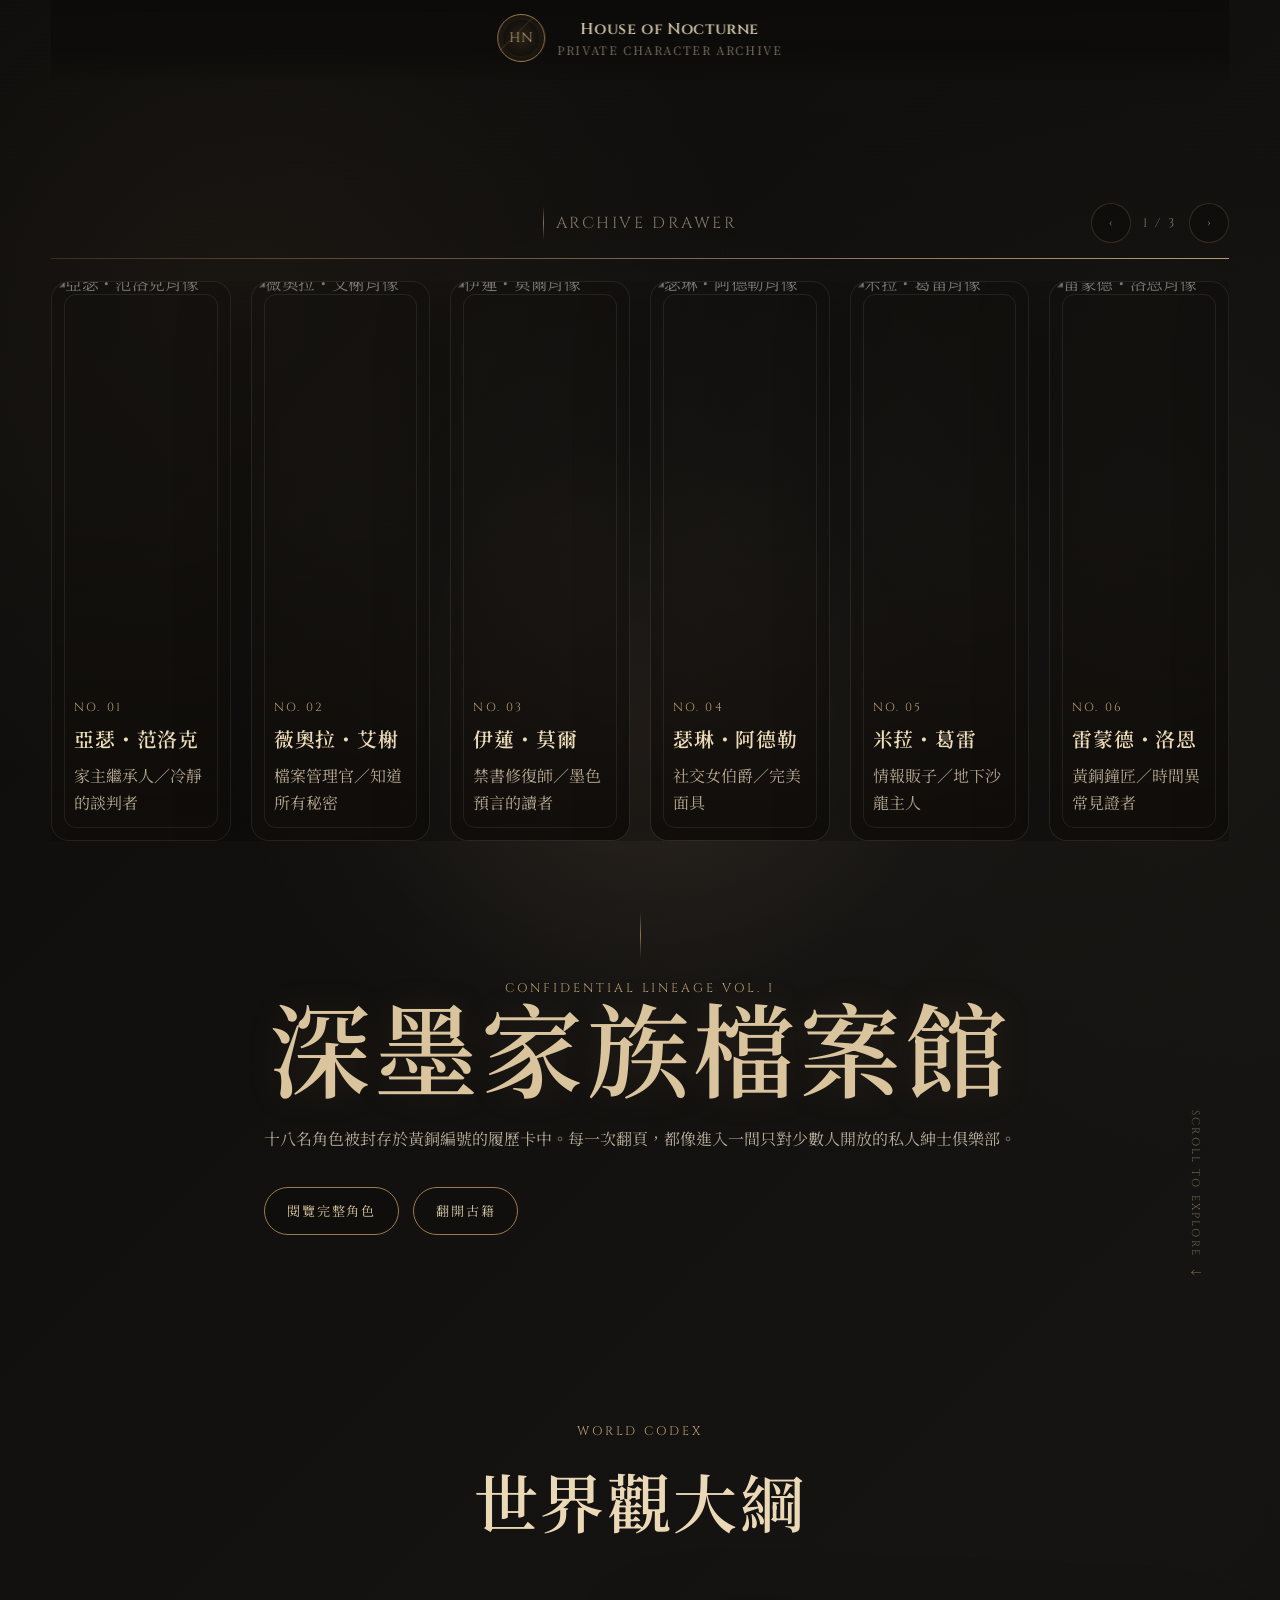
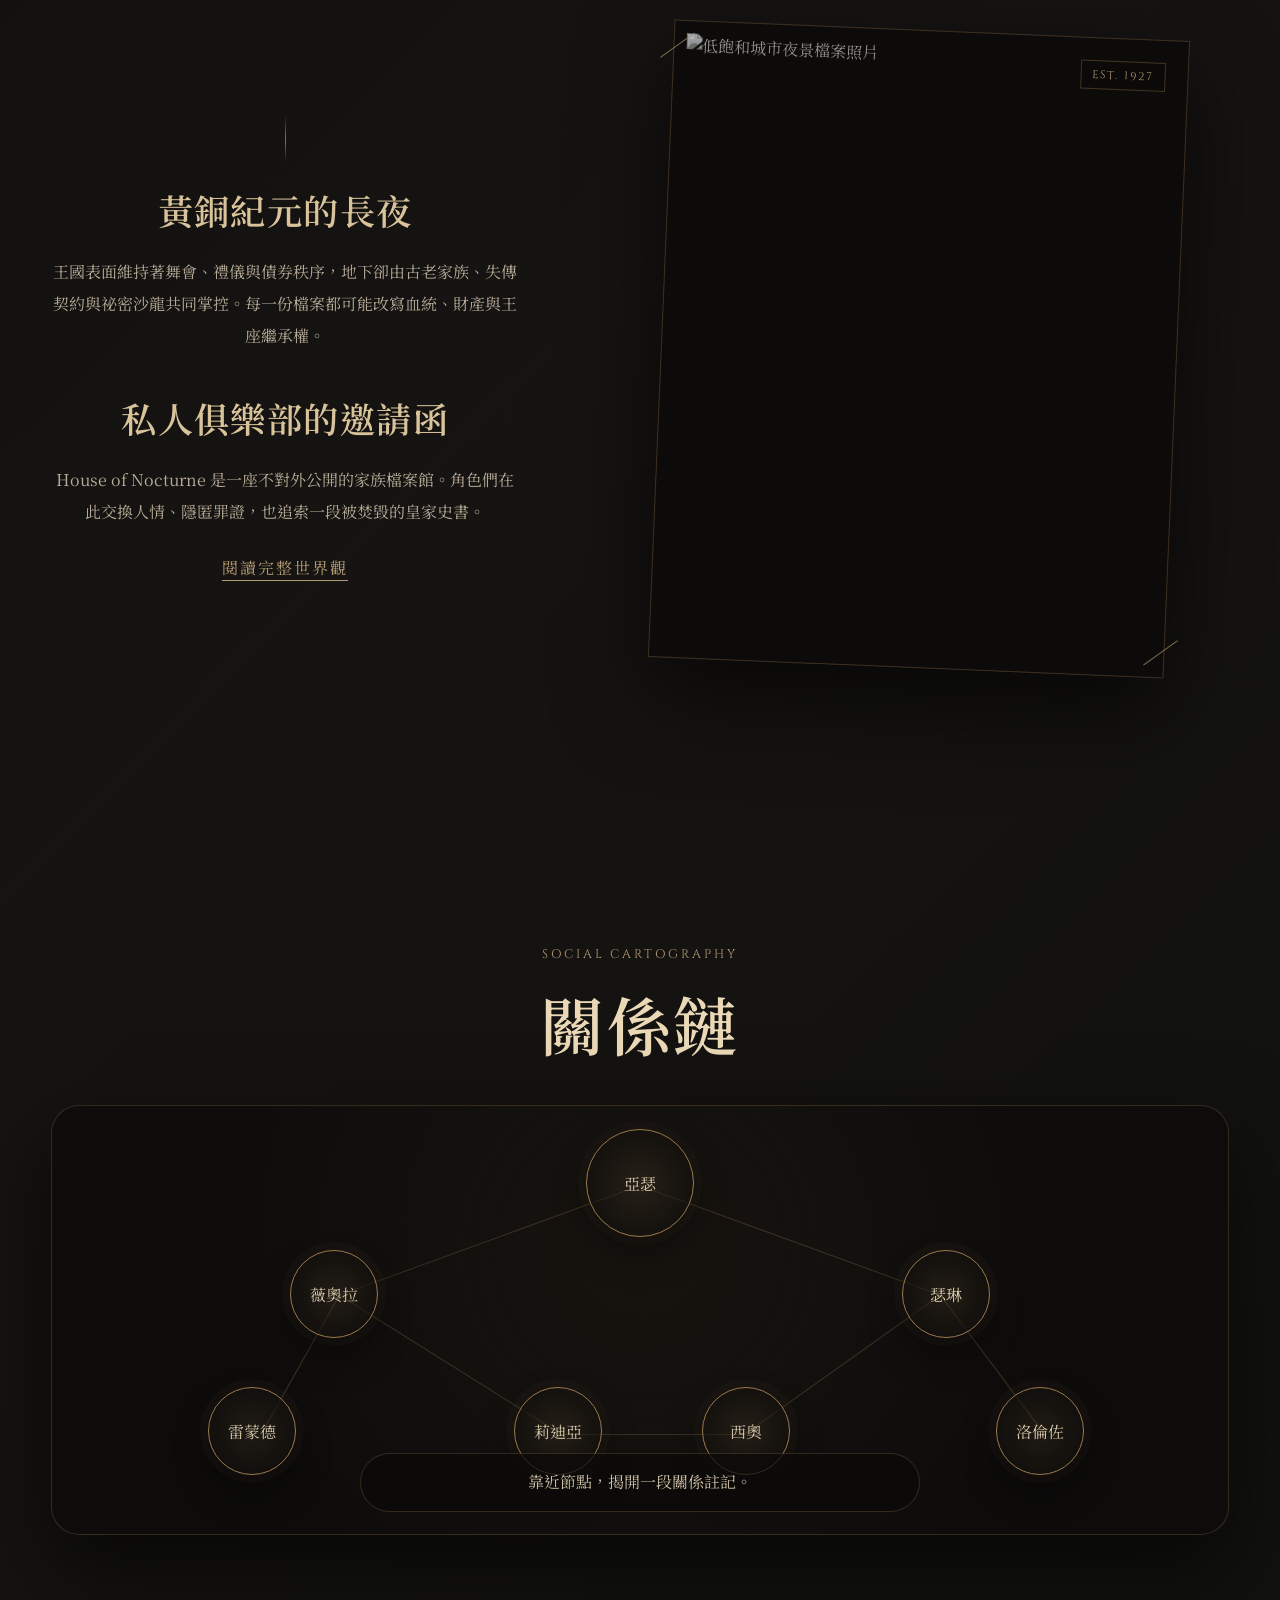
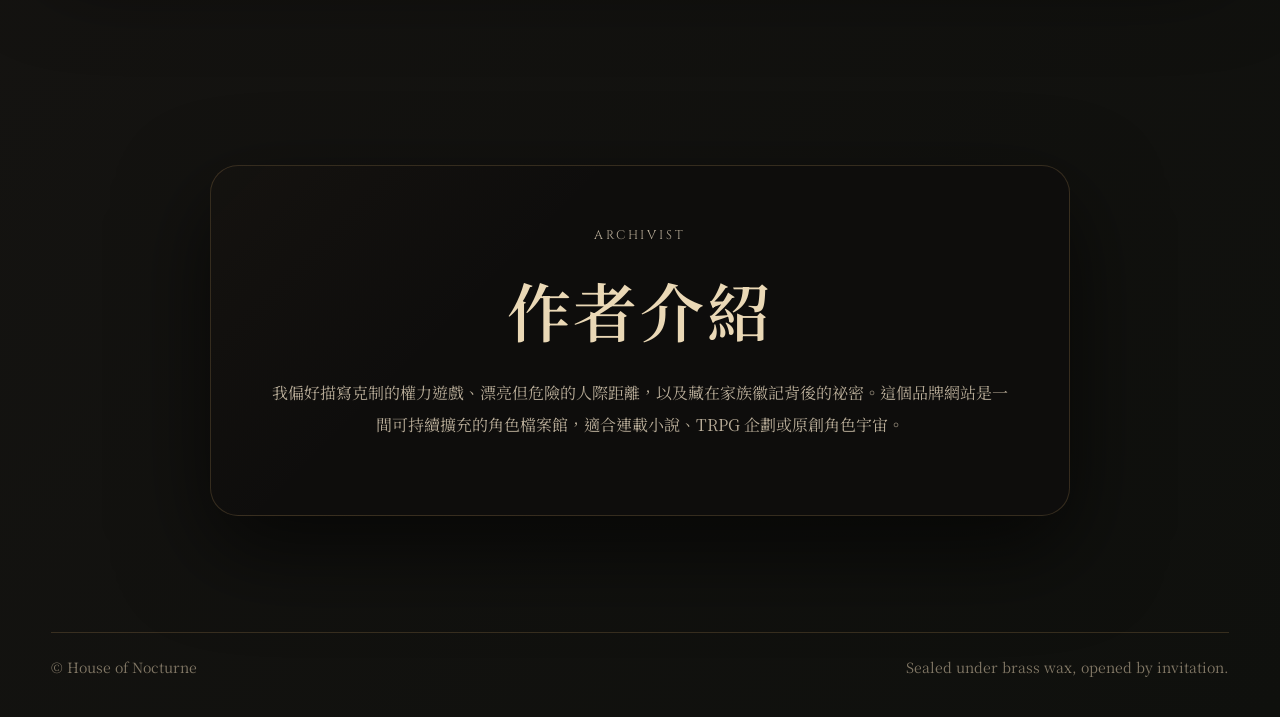
==== commit f894975d: "Restore original CRLF line endings Co-Authored-By: Claude Opus 5.5 <noreply@anthropic.com> Claude-Se" ====
--- a/index.html
+++ b/index.html
@@ -1,210 +1,210 @@
-<!DOCTYPE html>
-<html lang="zh-Hant">
-<head>
-  <meta charset="UTF-8" />
-  <meta name="viewport" content="width=device-width, initial-scale=1.0" />
-  <title>House of Nocturne｜角色品牌檔案館</title>
-  <link rel="preconnect" href="https://fonts.googleapis.com" />
-  <link rel="preconnect" href="https://fonts.gstatic.com" crossorigin />
-  <link href="https://fonts.googleapis.com/css2?family=Cinzel:wght@500;600;700&family=Noto+Serif+TC:wght@400;500;700&display=swap" rel="stylesheet" />
-  <link rel="stylesheet" href="styles.css" />
-</head>
-<body>
-  <div class="site-shell">
-    <header class="site-header">
-      <a class="brand-mark" href="index.html" aria-label="House of Nocturne 首頁">
-        <span class="crest">HN</span>
-        <span>
-          <strong>House of Nocturne</strong>
-          <small>Private Character Archive</small>
-        </span>
-      </a>
-      <nav class="site-nav" aria-label="主要導覽">
-        <a href="#archive">首頁</a>
-        <a href="#relations">角色關係圖</a>
-        <a href="#world">世界觀設定</a>
-        <a href="#author">作者專區</a>
-      </nav>
-    </header>
-
-    <main>
-      <section class="hero section" id="archive" aria-labelledby="hero-title">
-        <div class="hero-copy reveal">
-          <span class="vertical-anchor" aria-hidden="true"></span>
-          <p class="eyebrow">Confidential Lineage Vol. I</p>
-          <h1 id="hero-title">深墨家族檔案館</h1>
-          <p>
-            十八名角色被封存於黃銅編號的履歷卡中。每一次翻頁，都像進入一間只對少數人開放的私人紳士俱樂部。
-          </p>
-          <div class="hero-actions">
-            <a class="button" href="characters.html">閱覽完整角色</a>
-            <a class="button button-ghost" href="#world">翻開古籍</a>
-          </div>
-        </div>
-
-        <div class="archive-stage reveal" aria-label="角色卡片輪播">
-          <div class="archive-toolbar">
-            <span class="drawer-label">Archive Drawer</span>
-            <div class="slider-controls" aria-label="桌面輪播控制">
-              <button class="icon-button" type="button" data-slide-prev aria-label="上一頁">‹</button>
-              <span data-slide-current aria-live="polite">1 / 3</span>
-              <button class="icon-button" type="button" data-slide-next aria-label="下一頁">›</button>
-            </div>
-          </div>
-          <div class="slider-progress" data-slide-progress aria-hidden="true"><span></span></div>
-
-          <div class="character-slider" data-slider>
-            <div class="character-track" data-track>
-              <article class="profile-card" tabindex="0">
-                <img src="https://images.unsplash.com/photo-1506794778202-cad84cf45f1d?auto=format&fit=crop&w=600&q=80" alt="亞瑟・范洛克肖像" />
-                <div><span>No. 01</span><h3>亞瑟・范洛克</h3><p>家主繼承人／冷靜的談判者</p></div>
-              </article>
-              <article class="profile-card" tabindex="0">
-                <img src="https://images.unsplash.com/photo-1508214751196-bcfd4ca60f91?auto=format&fit=crop&w=600&q=80" alt="薇奧拉・艾榭肖像" />
-                <div><span>No. 02</span><h3>薇奧拉・艾榭</h3><p>檔案管理官／知道所有秘密</p></div>
-              </article>
-              <article class="profile-card" tabindex="0">
-                <img src="https://images.unsplash.com/photo-1524504388940-b1c1722653e1?auto=format&fit=crop&w=600&q=80" alt="伊蓮・莫爾肖像" />
-                <div><span>No. 03</span><h3>伊蓮・莫爾</h3><p>禁書修復師／墨色預言的讀者</p></div>
-              </article>
-              <article class="profile-card" tabindex="0">
-                <img src="https://images.unsplash.com/photo-1517841905240-472988babdf9?auto=format&fit=crop&w=600&q=80" alt="瑟琳・阿德勒肖像" />
-                <div><span>No. 04</span><h3>瑟琳・阿德勒</h3><p>社交女伯爵／完美面具</p></div>
-              </article>
-              <article class="profile-card" tabindex="0">
-                <img src="https://images.unsplash.com/photo-1544005313-94ddf0286df2?auto=format&fit=crop&w=600&q=80" alt="米菈・葛雷肖像" />
-                <div><span>No. 05</span><h3>米菈・葛雷</h3><p>情報販子／地下沙龍主人</p></div>
-              </article>
-              <article class="profile-card" tabindex="0">
-                <img src="https://images.unsplash.com/photo-1500648767791-00dcc994a43e?auto=format&fit=crop&w=600&q=80" alt="雷蒙德・洛恩肖像" />
-                <div><span>No. 06</span><h3>雷蒙德・洛恩</h3><p>黃銅鐘匠／時間異常見證者</p></div>
-              </article>
-              <article class="profile-card" tabindex="0">
-                <img src="https://images.unsplash.com/photo-1534528741775-53994a69daeb?auto=format&fit=crop&w=600&q=80" alt="莉迪亞・羅斯肖像" />
-                <div><span>No. 07</span><h3>莉迪亞・羅斯</h3><p>毒理學家／溫柔而危險</p></div>
-              </article>
-              <article class="profile-card" tabindex="0">
-                <img src="https://images.unsplash.com/photo-1507003211169-0a1dd7228f2d?auto=format&fit=crop&w=600&q=80" alt="奧斯卡・馮席肖像" />
-                <div><span>No. 08</span><h3>奧斯卡・馮席</h3><p>債務仲裁者／永不失手</p></div>
-              </article>
-              <article class="profile-card" tabindex="0">
-                <img src="https://images.unsplash.com/photo-1488426862026-3ee34a7d66df?auto=format&fit=crop&w=600&q=80" alt="艾達・黑棘肖像" />
-                <div><span>No. 09</span><h3>艾達・黑棘</h3><p>獵巫世家末裔／沉默守衛</p></div>
-              </article>
-              <article class="profile-card" tabindex="0">
-                <img src="https://images.unsplash.com/photo-1535713875002-d1d0cf377fde?auto=format&fit=crop&w=600&q=80" alt="西奧・溫特肖像" />
-                <div><span>No. 10</span><h3>西奧・溫特</h3><p>私生子／暴風中的合法性</p></div>
-              </article>
-              <article class="profile-card" tabindex="0">
-                <img src="https://images.unsplash.com/photo-1494790108377-be9c29b29330?auto=format&fit=crop&w=600&q=80" alt="卡蜜兒・白鹿肖像" />
-                <div><span>No. 11</span><h3>卡蜜兒・白鹿</h3><p>宮廷樂師／聽見亡者低語</p></div>
-              </article>
-              <article class="profile-card" tabindex="0">
-                <img src="https://images.unsplash.com/photo-1519085360753-af0119f7cbe7?auto=format&fit=crop&w=600&q=80" alt="赫克托・拜恩肖像" />
-                <div><span>No. 12</span><h3>赫克托・拜恩</h3><p>退役上校／舊戰爭倖存者</p></div>
-              </article>
-              <article class="profile-card" tabindex="0">
-                <img src="https://images.unsplash.com/photo-1520813792240-56fc4a3765a7?auto=format&fit=crop&w=600&q=80" alt="諾拉・克萊恩肖像" />
-                <div><span>No. 13</span><h3>諾拉・克萊恩</h3><p>律法顧問／契約的刀鋒</p></div>
-              </article>
-              <article class="profile-card" tabindex="0">
-                <img src="https://images.unsplash.com/photo-1519345182560-3f2917c472ef?auto=format&fit=crop&w=600&q=80" alt="朱利安・霧港肖像" />
-                <div><span>No. 14</span><h3>朱利安・霧港</h3><p>航運繼承人／海霧中的叛徒</p></div>
-              </article>
-              <article class="profile-card" tabindex="0">
-                <img src="https://images.unsplash.com/photo-1544723795-3fb6469f5b39?auto=format&fit=crop&w=600&q=80" alt="瑪格麗特・金雀肖像" />
-                <div><span>No. 15</span><h3>瑪格麗特・金雀</h3><p>老夫人／家族記憶本身</p></div>
-              </article>
-              <article class="profile-card" tabindex="0">
-                <img src="https://images.unsplash.com/photo-1492562080023-ab3db95bfbce?auto=format&fit=crop&w=600&q=80" alt="但丁・瓦倫肖像" />
-                <div><span>No. 16</span><h3>但丁・瓦倫</h3><p>藝術掮客／偽畫與真心</p></div>
-              </article>
-              <article class="profile-card" tabindex="0">
-                <img src="https://images.unsplash.com/photo-1529626455594-4ff0802cfb7e?auto=format&fit=crop&w=600&q=80" alt="芙蕾雅・夜鷹肖像" />
-                <div><span>No. 17</span><h3>芙蕾雅・夜鷹</h3><p>決鬥代理人／無聲的審判</p></div>
-              </article>
-              <article class="profile-card" tabindex="0">
-                <img src="https://images.unsplash.com/photo-1527980965255-d3b416303d12?auto=format&fit=crop&w=600&q=80" alt="洛倫佐・墨河肖像" />
-                <div><span>No. 18</span><h3>洛倫佐・墨河</h3><p>神祕贊助者／從未露面的棋手</p></div>
-              </article>
-            </div>
-          </div>
-        </div>
-
-        <a class="scroll-cue" href="#world" aria-label="往下探索">
-          <span>scroll to explore</span>
-          <i aria-hidden="true">↓</i>
-        </a>
-      </section>
-
-      <section class="section book-section reveal" id="world" aria-labelledby="world-title">
-        <div class="section-heading">
-          <p class="eyebrow">World Codex</p>
-          <h2 id="world-title">世界觀大綱</h2>
-        </div>
-        <div class="world-feature">
-          <div class="world-copy">
-            <span class="vertical-anchor" aria-hidden="true"></span>
-            <h3>黃銅紀元的長夜</h3>
-            <p>
-              王國表面維持著舞會、禮儀與債券秩序，地下卻由古老家族、失傳契約與祕密沙龍共同掌控。每一份檔案都可能改寫血統、財產與王座繼承權。
-            </p>
-            <h3>私人俱樂部的邀請函</h3>
-            <p>
-              House of Nocturne 是一座不對外公開的家族檔案館。角色們在此交換人情、隱匿罪證，也追索一段被焚毀的皇家史書。
-            </p>
-            <a class="text-link" href="world.html">閱讀完整世界觀</a>
-          </div>
-          <figure class="archive-photo">
-            <img src="https://images.unsplash.com/photo-1519608487953-e999c86e7455?auto=format&fit=crop&w=900&q=80" alt="低飽和城市夜景檔案照片" />
-            <figcaption>EST. 1927</figcaption>
-          </figure>
-        </div>
-      </section>
-
-      <section class="section relations-section reveal" id="relations" aria-labelledby="relations-title">
-        <div class="section-heading">
-          <p class="eyebrow">Social Cartography</p>
-          <h2 id="relations-title">關係鏈</h2>
-        </div>
-        <div class="network" aria-label="角色關係網絡">
-          <svg class="network-lines" viewBox="0 0 900 430" preserveAspectRatio="none" aria-hidden="true">
-            <line x1="450" y1="80" x2="220" y2="190" />
-            <line x1="450" y1="80" x2="680" y2="190" />
-            <line x1="220" y1="190" x2="160" y2="330" />
-            <line x1="220" y1="190" x2="390" y2="330" />
-            <line x1="680" y1="190" x2="530" y2="330" />
-            <line x1="680" y1="190" x2="760" y2="330" />
-            <line x1="390" y1="330" x2="530" y2="330" />
-          </svg>
-          <button class="node node-main" style="--x: 50%; --y: 18%;" data-relation="亞瑟：合法繼承人，也是所有派系爭奪的核心。">亞瑟</button>
-          <button class="node" style="--x: 24%; --y: 44%;" data-relation="薇奧拉：掌握家族檔案，保護也操控亞瑟。">薇奧拉</button>
-          <button class="node" style="--x: 76%; --y: 44%;" data-relation="瑟琳：以社交圈包裝政治交易，與亞瑟互相試探。">瑟琳</button>
-          <button class="node" style="--x: 17%; --y: 76%;" data-relation="雷蒙德：修復黃銅鐘，也修復被竄改的時間線。">雷蒙德</button>
-          <button class="node" style="--x: 43%; --y: 76%;" data-relation="莉迪亞：為薇奧拉提供毒物線索，代價從不便宜。">莉迪亞</button>
-          <button class="node" style="--x: 59%; --y: 76%;" data-relation="西奧：私生血脈，可能推翻亞瑟的繼承權。">西奧</button>
-          <button class="node" style="--x: 84%; --y: 76%;" data-relation="洛倫佐：未露面的贊助者，像棋手般牽引所有人。">洛倫佐</button>
-          <p class="relation-note" data-relation-note>靠近節點，揭開一段關係註記。</p>
-        </div>
-      </section>
-
-      <section class="section author-section reveal" id="author" aria-labelledby="author-title">
-        <div class="author-card">
-          <p class="eyebrow">Archivist</p>
-          <h2 id="author-title">作者介紹</h2>
-          <p>
-            我偏好描寫克制的權力遊戲、漂亮但危險的人際距離，以及藏在家族徽記背後的祕密。這個品牌網站是一間可持續擴充的角色檔案館，適合連載小說、TRPG 企劃或原創角色宇宙。
-          </p>
-        </div>
-      </section>
-    </main>
-
-    <footer class="site-footer">
-      <span>© House of Nocturne</span>
-      <span>Sealed under brass wax, opened by invitation.</span>
-    </footer>
-  </div>
-
-  <script src="script.js"></script>
-</body>
-</html>
+<!DOCTYPE html>
+<html lang="zh-Hant">
+<head>
+  <meta charset="UTF-8" />
+  <meta name="viewport" content="width=device-width, initial-scale=1.0" />
+  <title>House of Nocturne｜角色品牌檔案館</title>
+  <link rel="preconnect" href="https://fonts.googleapis.com" />
+  <link rel="preconnect" href="https://fonts.gstatic.com" crossorigin />
+  <link href="https://fonts.googleapis.com/css2?family=Cinzel:wght@500;600;700&family=Noto+Serif+TC:wght@400;500;700&display=swap" rel="stylesheet" />
+  <link rel="stylesheet" href="styles.css" />
+</head>
+<body>
+  <div class="site-shell">
+    <header class="site-header">
+      <a class="brand-mark" href="index.html" aria-label="House of Nocturne 首頁">
+        <span class="crest">HN</span>
+        <span>
+          <strong>House of Nocturne</strong>
+          <small>Private Character Archive</small>
+        </span>
+      </a>
+      <nav class="site-nav" aria-label="主要導覽">
+        <a href="#archive">首頁</a>
+        <a href="#relations">角色關係圖</a>
+        <a href="#world">世界觀設定</a>
+        <a href="#author">作者專區</a>
+      </nav>
+    </header>
+
+    <main>
+      <section class="hero section" id="archive" aria-labelledby="hero-title">
+        <div class="hero-copy reveal">
+          <span class="vertical-anchor" aria-hidden="true"></span>
+          <p class="eyebrow">Confidential Lineage Vol. I</p>
+          <h1 id="hero-title">深墨家族檔案館</h1>
+          <p>
+            十八名角色被封存於黃銅編號的履歷卡中。每一次翻頁，都像進入一間只對少數人開放的私人紳士俱樂部。
+          </p>
+          <div class="hero-actions">
+            <a class="button" href="characters.html">閱覽完整角色</a>
+            <a class="button button-ghost" href="#world">翻開古籍</a>
+          </div>
+        </div>
+
+        <div class="archive-stage reveal" aria-label="角色卡片輪播">
+          <div class="archive-toolbar">
+            <span class="drawer-label">Archive Drawer</span>
+            <div class="slider-controls" aria-label="桌面輪播控制">
+              <button class="icon-button" type="button" data-slide-prev aria-label="上一頁">‹</button>
+              <span data-slide-current aria-live="polite">1 / 3</span>
+              <button class="icon-button" type="button" data-slide-next aria-label="下一頁">›</button>
+            </div>
+          </div>
+          <div class="slider-progress" data-slide-progress aria-hidden="true"><span></span></div>
+
+          <div class="character-slider" data-slider>
+            <div class="character-track" data-track>
+              <article class="profile-card" tabindex="0">
+                <img src="https://images.unsplash.com/photo-1506794778202-cad84cf45f1d?auto=format&fit=crop&w=600&q=80" alt="亞瑟・范洛克肖像" />
+                <div><span>No. 01</span><h3>亞瑟・范洛克</h3><p>家主繼承人／冷靜的談判者</p></div>
+              </article>
+              <article class="profile-card" tabindex="0">
+                <img src="https://images.unsplash.com/photo-1508214751196-bcfd4ca60f91?auto=format&fit=crop&w=600&q=80" alt="薇奧拉・艾榭肖像" />
+                <div><span>No. 02</span><h3>薇奧拉・艾榭</h3><p>檔案管理官／知道所有秘密</p></div>
+              </article>
+              <article class="profile-card" tabindex="0">
+                <img src="https://images.unsplash.com/photo-1524504388940-b1c1722653e1?auto=format&fit=crop&w=600&q=80" alt="伊蓮・莫爾肖像" />
+                <div><span>No. 03</span><h3>伊蓮・莫爾</h3><p>禁書修復師／墨色預言的讀者</p></div>
+              </article>
+              <article class="profile-card" tabindex="0">
+                <img src="https://images.unsplash.com/photo-1517841905240-472988babdf9?auto=format&fit=crop&w=600&q=80" alt="瑟琳・阿德勒肖像" />
+                <div><span>No. 04</span><h3>瑟琳・阿德勒</h3><p>社交女伯爵／完美面具</p></div>
+              </article>
+              <article class="profile-card" tabindex="0">
+                <img src="https://images.unsplash.com/photo-1544005313-94ddf0286df2?auto=format&fit=crop&w=600&q=80" alt="米菈・葛雷肖像" />
+                <div><span>No. 05</span><h3>米菈・葛雷</h3><p>情報販子／地下沙龍主人</p></div>
+              </article>
+              <article class="profile-card" tabindex="0">
+                <img src="https://images.unsplash.com/photo-1500648767791-00dcc994a43e?auto=format&fit=crop&w=600&q=80" alt="雷蒙德・洛恩肖像" />
+                <div><span>No. 06</span><h3>雷蒙德・洛恩</h3><p>黃銅鐘匠／時間異常見證者</p></div>
+              </article>
+              <article class="profile-card" tabindex="0">
+                <img src="https://images.unsplash.com/photo-1534528741775-53994a69daeb?auto=format&fit=crop&w=600&q=80" alt="莉迪亞・羅斯肖像" />
+                <div><span>No. 07</span><h3>莉迪亞・羅斯</h3><p>毒理學家／溫柔而危險</p></div>
+              </article>
+              <article class="profile-card" tabindex="0">
+                <img src="https://images.unsplash.com/photo-1507003211169-0a1dd7228f2d?auto=format&fit=crop&w=600&q=80" alt="奧斯卡・馮席肖像" />
+                <div><span>No. 08</span><h3>奧斯卡・馮席</h3><p>債務仲裁者／永不失手</p></div>
+              </article>
+              <article class="profile-card" tabindex="0">
+                <img src="https://images.unsplash.com/photo-1488426862026-3ee34a7d66df?auto=format&fit=crop&w=600&q=80" alt="艾達・黑棘肖像" />
+                <div><span>No. 09</span><h3>艾達・黑棘</h3><p>獵巫世家末裔／沉默守衛</p></div>
+              </article>
+              <article class="profile-card" tabindex="0">
+                <img src="https://images.unsplash.com/photo-1535713875002-d1d0cf377fde?auto=format&fit=crop&w=600&q=80" alt="西奧・溫特肖像" />
+                <div><span>No. 10</span><h3>西奧・溫特</h3><p>私生子／暴風中的合法性</p></div>
+              </article>
+              <article class="profile-card" tabindex="0">
+                <img src="https://images.unsplash.com/photo-1494790108377-be9c29b29330?auto=format&fit=crop&w=600&q=80" alt="卡蜜兒・白鹿肖像" />
+                <div><span>No. 11</span><h3>卡蜜兒・白鹿</h3><p>宮廷樂師／聽見亡者低語</p></div>
+              </article>
+              <article class="profile-card" tabindex="0">
+                <img src="https://images.unsplash.com/photo-1519085360753-af0119f7cbe7?auto=format&fit=crop&w=600&q=80" alt="赫克托・拜恩肖像" />
+                <div><span>No. 12</span><h3>赫克托・拜恩</h3><p>退役上校／舊戰爭倖存者</p></div>
+              </article>
+              <article class="profile-card" tabindex="0">
+                <img src="https://images.unsplash.com/photo-1520813792240-56fc4a3765a7?auto=format&fit=crop&w=600&q=80" alt="諾拉・克萊恩肖像" />
+                <div><span>No. 13</span><h3>諾拉・克萊恩</h3><p>律法顧問／契約的刀鋒</p></div>
+              </article>
+              <article class="profile-card" tabindex="0">
+                <img src="https://images.unsplash.com/photo-1519345182560-3f2917c472ef?auto=format&fit=crop&w=600&q=80" alt="朱利安・霧港肖像" />
+                <div><span>No. 14</span><h3>朱利安・霧港</h3><p>航運繼承人／海霧中的叛徒</p></div>
+              </article>
+              <article class="profile-card" tabindex="0">
+                <img src="https://images.unsplash.com/photo-1544723795-3fb6469f5b39?auto=format&fit=crop&w=600&q=80" alt="瑪格麗特・金雀肖像" />
+                <div><span>No. 15</span><h3>瑪格麗特・金雀</h3><p>老夫人／家族記憶本身</p></div>
+              </article>
+              <article class="profile-card" tabindex="0">
+                <img src="https://images.unsplash.com/photo-1492562080023-ab3db95bfbce?auto=format&fit=crop&w=600&q=80" alt="但丁・瓦倫肖像" />
+                <div><span>No. 16</span><h3>但丁・瓦倫</h3><p>藝術掮客／偽畫與真心</p></div>
+              </article>
+              <article class="profile-card" tabindex="0">
+                <img src="https://images.unsplash.com/photo-1529626455594-4ff0802cfb7e?auto=format&fit=crop&w=600&q=80" alt="芙蕾雅・夜鷹肖像" />
+                <div><span>No. 17</span><h3>芙蕾雅・夜鷹</h3><p>決鬥代理人／無聲的審判</p></div>
+              </article>
+              <article class="profile-card" tabindex="0">
+                <img src="https://images.unsplash.com/photo-1527980965255-d3b416303d12?auto=format&fit=crop&w=600&q=80" alt="洛倫佐・墨河肖像" />
+                <div><span>No. 18</span><h3>洛倫佐・墨河</h3><p>神祕贊助者／從未露面的棋手</p></div>
+              </article>
+            </div>
+          </div>
+        </div>
+
+        <a class="scroll-cue" href="#world" aria-label="往下探索">
+          <span>scroll to explore</span>
+          <i aria-hidden="true">↓</i>
+        </a>
+      </section>
+
+      <section class="section book-section reveal" id="world" aria-labelledby="world-title">
+        <div class="section-heading">
+          <p class="eyebrow">World Codex</p>
+          <h2 id="world-title">世界觀大綱</h2>
+        </div>
+        <div class="world-feature">
+          <div class="world-copy">
+            <span class="vertical-anchor" aria-hidden="true"></span>
+            <h3>黃銅紀元的長夜</h3>
+            <p>
+              王國表面維持著舞會、禮儀與債券秩序，地下卻由古老家族、失傳契約與祕密沙龍共同掌控。每一份檔案都可能改寫血統、財產與王座繼承權。
+            </p>
+            <h3>私人俱樂部的邀請函</h3>
+            <p>
+              House of Nocturne 是一座不對外公開的家族檔案館。角色們在此交換人情、隱匿罪證，也追索一段被焚毀的皇家史書。
+            </p>
+            <a class="text-link" href="world.html">閱讀完整世界觀</a>
+          </div>
+          <figure class="archive-photo">
+            <img src="https://images.unsplash.com/photo-1519608487953-e999c86e7455?auto=format&fit=crop&w=900&q=80" alt="低飽和城市夜景檔案照片" />
+            <figcaption>EST. 1927</figcaption>
+          </figure>
+        </div>
+      </section>
+
+      <section class="section relations-section reveal" id="relations" aria-labelledby="relations-title">
+        <div class="section-heading">
+          <p class="eyebrow">Social Cartography</p>
+          <h2 id="relations-title">關係鏈</h2>
+        </div>
+        <div class="network" aria-label="角色關係網絡">
+          <svg class="network-lines" viewBox="0 0 900 430" preserveAspectRatio="none" aria-hidden="true">
+            <line x1="450" y1="80" x2="220" y2="190" />
+            <line x1="450" y1="80" x2="680" y2="190" />
+            <line x1="220" y1="190" x2="160" y2="330" />
+            <line x1="220" y1="190" x2="390" y2="330" />
+            <line x1="680" y1="190" x2="530" y2="330" />
+            <line x1="680" y1="190" x2="760" y2="330" />
+            <line x1="390" y1="330" x2="530" y2="330" />
+          </svg>
+          <button class="node node-main" style="--x: 50%; --y: 18%;" data-relation="亞瑟：合法繼承人，也是所有派系爭奪的核心。">亞瑟</button>
+          <button class="node" style="--x: 24%; --y: 44%;" data-relation="薇奧拉：掌握家族檔案，保護也操控亞瑟。">薇奧拉</button>
+          <button class="node" style="--x: 76%; --y: 44%;" data-relation="瑟琳：以社交圈包裝政治交易，與亞瑟互相試探。">瑟琳</button>
+          <button class="node" style="--x: 17%; --y: 76%;" data-relation="雷蒙德：修復黃銅鐘，也修復被竄改的時間線。">雷蒙德</button>
+          <button class="node" style="--x: 43%; --y: 76%;" data-relation="莉迪亞：為薇奧拉提供毒物線索，代價從不便宜。">莉迪亞</button>
+          <button class="node" style="--x: 59%; --y: 76%;" data-relation="西奧：私生血脈，可能推翻亞瑟的繼承權。">西奧</button>
+          <button class="node" style="--x: 84%; --y: 76%;" data-relation="洛倫佐：未露面的贊助者，像棋手般牽引所有人。">洛倫佐</button>
+          <p class="relation-note" data-relation-note>靠近節點，揭開一段關係註記。</p>
+        </div>
+      </section>
+
+      <section class="section author-section reveal" id="author" aria-labelledby="author-title">
+        <div class="author-card">
+          <p class="eyebrow">Archivist</p>
+          <h2 id="author-title">作者介紹</h2>
+          <p>
+            我偏好描寫克制的權力遊戲、漂亮但危險的人際距離，以及藏在家族徽記背後的祕密。這個品牌網站是一間可持續擴充的角色檔案館，適合連載小說、TRPG 企劃或原創角色宇宙。
+          </p>
+        </div>
+      </section>
+    </main>
+
+    <footer class="site-footer">
+      <span>© House of Nocturne</span>
+      <span>Sealed under brass wax, opened by invitation.</span>
+    </footer>
+  </div>
+
+  <script src="script.js"></script>
+</body>
+</html>
--- a/styles.css
+++ b/styles.css
@@ -1,1036 +1,1036 @@
-:root {
-  --ink: #0d0c0b;
-  --black-green: #11130f;
-  --warm-black: #161412;
-  --panel: rgba(18, 17, 15, 0.9);
-  --panel-strong: #181512;
-  --parchment: #d6c8aa;
-  --parchment-deep: #a99a80;
-  --brass: #9c7a4d;
-  --brass-soft: #b59b73;
-  --brass-dark: #5d472d;
-  --muted: #817765;
-  --line: rgba(156, 122, 77, 0.28);
-  --shadow: 0 34px 90px rgba(0, 0, 0, 0.62);
-  --serif: "Cinzel", "Noto Serif TC", serif;
-  --body: "Noto Serif TC", serif;
-}
-
-* {
-  box-sizing: border-box;
-}
-
-html {
-  overflow-x: clip;
-  scroll-behavior: smooth;
-  scroll-padding-top: 150px;
-}
-
-body {
-  margin: 0;
-  min-height: 100vh;
-  color: var(--parchment);
-  font-family: var(--body);
-  background:
-    radial-gradient(circle at 18% 8%, rgba(156, 122, 77, 0.08), transparent 32rem),
-    radial-gradient(circle at 84% 16%, rgba(74, 67, 55, 0.1), transparent 34rem),
-    linear-gradient(135deg, #0d0c0b 0%, #161412 48%, #0f100d 100%);
-  overflow-x: hidden;
-}
-
-body::before {
-  content: "";
-  position: fixed;
-  inset: 0;
-  pointer-events: none;
-  opacity: 0.38;
-  background-image:
-    radial-gradient(circle at 20% 30%, rgba(255, 255, 255, 0.045) 0 1px, transparent 1.4px),
-    radial-gradient(circle at 70% 60%, rgba(156, 122, 77, 0.04) 0 1px, transparent 1.5px),
-    linear-gradient(rgba(255, 255, 255, 0.018) 1px, transparent 1px);
-  background-size: 4px 4px, 7px 7px, 72px 72px;
-  mix-blend-mode: soft-light;
-  mask-image: linear-gradient(to bottom, black, transparent 92%);
-}
-
-a {
-  color: inherit;
-  text-decoration: none;
-}
-
-button {
-  font: inherit;
-}
-
-img {
-  display: block;
-  width: 100%;
-}
-
-.site-shell {
-  width: min(1440px, 100%);
-  margin: 0 auto;
-  padding: clamp(128px, 15vw, 168px) clamp(16px, 4vw, 56px) 40px;
-}
-
-.site-header {
-  position: fixed;
-  top: 0;
-  left: 50%;
-  z-index: 20;
-  width: min(1440px, calc(100% - clamp(32px, 8vw, 112px)));
-  display: flex;
-  flex-direction: column;
-  align-items: center;
-  justify-content: center;
-  gap: 0;
-  padding: 14px 4px 18px;
-  border: 0;
-  border-radius: 0;
-  background: linear-gradient(to bottom, rgba(13, 12, 11, 0.96) 0%, rgba(13, 12, 11, 0.88) 66%, rgba(13, 12, 11, 0) 100%);
-  box-shadow: none;
-  backdrop-filter: blur(10px);
-  text-align: center;
-  transform: translateX(-50%);
-  transition: gap 0.6s ease, background 0.6s ease, backdrop-filter 0.6s ease;
-}
-
-.site-header.is-expanded {
-  gap: 14px;
-  background: linear-gradient(to bottom, rgba(13, 12, 11, 0.98) 0%, rgba(13, 12, 11, 0.9) 72%, rgba(13, 12, 11, 0) 100%);
-  backdrop-filter: blur(12px);
-}
-
-.brand-mark {
-  display: inline-flex;
-  align-items: center;
-  justify-content: center;
-  gap: 12px;
-  min-width: max-content;
-  margin-inline: auto;
-  text-align: center;
-}
-
-.crest {
-  display: grid;
-  place-items: center;
-  width: 48px;
-  height: 48px;
-  color: var(--brass-soft);
-  font-family: var(--serif);
-  font-size: 0.86rem;
-  letter-spacing: 0.08em;
-  border: 1px solid var(--brass);
-  border-radius: 50%;
-  background:
-    linear-gradient(135deg, transparent 39%, rgba(192, 154, 90, 0.18) 40%, transparent 42%),
-    radial-gradient(circle, rgba(169, 123, 61, 0.2), transparent 68%);
-  box-shadow: inset 0 0 0 5px rgba(169, 123, 61, 0.08);
-}
-
-.brand-mark strong,
-h1,
-h2,
-h3 {
-  font-family: var(--serif);
-  font-weight: 600;
-  letter-spacing: 0.04em;
-}
-
-.brand-mark strong {
-  display: block;
-  font-size: 0.98rem;
-  text-align: center;
-}
-
-.brand-mark small {
-  display: block;
-  margin-top: 2px;
-  color: var(--muted);
-  font-size: 0.72rem;
-  letter-spacing: 0.14em;
-  text-align: center;
-  text-transform: uppercase;
-}
-
-.site-nav {
-  display: flex;
-  flex-wrap: wrap;
-  justify-content: center;
-  gap: 8px 18px;
-  width: 100%;
-  max-height: 0;
-  color: var(--muted);
-  font-size: 0.9rem;
-  opacity: 0;
-  overflow: hidden;
-  pointer-events: none;
-  text-align: center;
-  transform: translateY(-8px);
-  transition: opacity 0.8s ease, transform 0.8s ease, max-height 0.8s ease;
-}
-
-.site-header.is-expanded .site-nav {
-  max-height: 80px;
-  opacity: 1;
-  pointer-events: auto;
-  transform: translateY(0);
-}
-
-.site-nav a {
-  position: relative;
-  transition: color 0.45s ease;
-}
-
-.site-nav a::after {
-  content: "";
-  position: absolute;
-  left: 0;
-  bottom: -7px;
-  width: 100%;
-  height: 1px;
-  background: var(--brass);
-  transform: scaleX(0);
-  transform-origin: right;
-  transition: transform 0.55s ease;
-}
-
-.site-nav a:hover {
-  color: var(--parchment);
-}
-
-.site-nav a:hover::after {
-  transform: scaleX(1);
-  transform-origin: left;
-}
-
-.section {
-  padding: clamp(72px, 9vw, 132px) 0;
-}
-
-.hero {
-  position: relative;
-  display: grid;
-  grid-template-columns: 1fr;
-  gap: clamp(28px, 4vw, 56px);
-  align-items: start;
-  min-height: calc(100vh - 92px);
-  padding-top: clamp(8px, 1.5vw, 18px);
-  padding-bottom: clamp(72px, 8vh, 96px);
-}
-
-.hero::before {
-  content: "";
-  position: absolute;
-  left: 50%;
-  top: 50%;
-  z-index: -1;
-  width: 120vw;
-  height: 120vh;
-  pointer-events: none;
-  background:
-    radial-gradient(circle at 50% 50%, rgba(156, 122, 77, 0.12), transparent 18rem),
-    radial-gradient(circle at 50% 42%, rgba(255, 255, 255, 0.045), transparent 28rem);
-  transform: translate(-50%, -50%);
-}
-
-.eyebrow {
-  margin: 0 0 14px;
-  color: var(--brass-soft);
-  font-family: var(--serif);
-  font-size: 0.78rem;
-  letter-spacing: 0.24em;
-  text-transform: uppercase;
-}
-
-.hero h1,
-.page-hero h1 {
-  margin: 0;
-  color: #d9c49d;
-  font-size: clamp(3.1rem, 8vw, 7.8rem);
-  line-height: 0.94;
-  text-shadow: 0 0 38px rgba(156, 122, 77, 0.14);
-}
-
-.hero-copy {
-  max-width: 980px;
-  margin: 0 auto;
-  text-align: center;
-}
-
-.hero-copy p:not(.eyebrow),
-.page-hero p,
-.author-card p,
-.book-spread p,
-.lore-panel p,
-.character-detail p {
-  color: #b9ad99;
-  line-height: 2;
-}
-
-.hero-actions {
-  display: flex;
-  flex-wrap: wrap;
-  gap: 14px;
-  margin-top: 32px;
-}
-
-.button {
-  display: inline-flex;
-  align-items: center;
-  justify-content: center;
-  min-height: 48px;
-  padding: 0 22px;
-  color: #d9c49d;
-  font-family: var(--serif);
-  font-size: 0.82rem;
-  letter-spacing: 0.14em;
-  text-transform: uppercase;
-  border: 1px solid var(--brass);
-  border-radius: 999px;
-  background: rgba(13, 12, 11, 0.52);
-  transition: transform 0.45s ease, box-shadow 0.45s ease, background 0.45s ease;
-}
-
-.button:hover {
-  transform: translateY(-2px);
-  box-shadow: 0 18px 34px rgba(156, 122, 77, 0.14);
-}
-
-.button-ghost {
-  color: var(--parchment);
-  background: rgba(13, 12, 11, 0.34);
-}
-
-.archive-stage {
-  order: -1;
-  overflow: hidden;
-  min-height: clamp(500px, 73vh, 760px);
-  padding: clamp(10px, 1.8vw, 20px) 0;
-  border: 0;
-  border-radius: 0;
-  background: transparent;
-  box-shadow: none;
-}
-
-.archive-toolbar {
-  position: relative;
-  display: flex;
-  align-items: center;
-  justify-content: center;
-  margin-bottom: 18px;
-  color: var(--muted);
-  font-family: var(--serif);
-  letter-spacing: 0.16em;
-  text-align: center;
-  text-transform: uppercase;
-}
-
-.slider-controls {
-  position: absolute;
-  right: 0;
-  display: flex;
-  align-items: center;
-  gap: 12px;
-  font-size: 0.78rem;
-  font-variant-numeric: tabular-nums;
-}
-
-.icon-button {
-  display: grid;
-  place-items: center;
-  width: 40px;
-  height: 40px;
-  color: var(--brass-soft);
-  cursor: pointer;
-  border: 1px solid var(--line);
-  border-radius: 50%;
-  background: rgba(10, 10, 8, 0.38);
-  transition: transform 0.35s ease, border-color 0.35s ease, color 0.35s ease;
-}
-
-.icon-button:hover {
-  color: var(--parchment);
-  border-color: var(--brass);
-  transform: scale(1.06);
-}
-
-.icon-button:focus-visible,
-.profile-card:focus-visible {
-  outline: 1px solid var(--brass-soft);
-  outline-offset: 4px;
-}
-
-/* 自動翻頁的倒數：一條黃銅細線，由左往右填滿 */
-.slider-progress {
-  position: relative;
-  height: 1px;
-  margin: 0 auto 22px;
-  background: var(--line);
-  overflow: hidden;
-}
-
-.slider-progress span {
-  position: absolute;
-  inset: 0;
-  background: linear-gradient(to right, transparent, var(--brass-soft));
-  transform: scaleX(0);
-  transform-origin: left;
-}
-
-.slider-progress.is-running span {
-  animation: drawerCountdown var(--slide-delay, 4800ms) linear forwards;
-}
-
-.archive-stage.is-paused .slider-progress span {
-  animation-play-state: paused;
-}
-
-/* 每頁張數由斷點決定，JS 讀這個變數計算總頁數 */
-.character-slider {
-  --per-page: 6;
-  --card-gap: 20px;
-  overflow: hidden;
-  touch-action: pan-y;
-}
-
-.character-track {
-  display: grid;
-  grid-auto-flow: column;
-  grid-auto-columns: calc((100% - (var(--per-page) - 1) * var(--card-gap)) / var(--per-page));
-  gap: var(--card-gap);
-}
-
-/* 揭幕：舊的一頁由左到右依序褪入暗處，新的一頁像帷幕升起般逐張浮現 */
-.profile-card.is-leaving {
-  animation: curtainDown 0.45s cubic-bezier(0.55, 0, 0.75, 0.2) both;
-  animation-delay: calc(var(--i, 0) * 40ms);
-}
-
-.profile-card.is-entering {
-  animation: curtainUp 0.9s cubic-bezier(0.2, 0.7, 0.15, 1) both;
-  animation-delay: calc(var(--i, 0) * 90ms);
-}
-
-.profile-card {
-  position: relative;
-  overflow: hidden;
-  min-height: clamp(440px, 62vh, 680px);
-  border: 1px solid rgba(255, 255, 255, 0.08);
-  border-radius: 18px;
-  background: rgba(17, 16, 14, 0.42);
-  box-shadow: 0 26px 70px rgba(0, 0, 0, 0.36);
-  cursor: pointer;
-  isolation: isolate;
-}
-
-.profile-card::before {
-  content: "";
-  position: absolute;
-  inset: 12px;
-  z-index: 2;
-  pointer-events: none;
-  border: 1px solid rgba(255, 255, 255, 0.08);
-  border-radius: 12px;
-}
-
-.profile-card img {
-  height: 100%;
-  min-height: clamp(440px, 62vh, 680px);
-  object-fit: cover;
-  filter: grayscale(1) sepia(0.1) contrast(0.95) brightness(0.6);
-  transform: scale(1.04);
-  transition: filter 1.1s ease, transform 1.1s ease;
-}
-
-.profile-card::after {
-  content: "";
-  position: absolute;
-  inset: 0;
-  z-index: 1;
-  background: linear-gradient(to top, rgba(16, 13, 10, 0.92), transparent 58%);
-}
-
-.profile-card div {
-  position: absolute;
-  left: 22px;
-  right: 22px;
-  bottom: 24px;
-  z-index: 3;
-}
-
-.profile-card span,
-.character-detail span {
-  color: var(--brass-soft);
-  font-family: var(--serif);
-  font-size: 0.74rem;
-  letter-spacing: 0.18em;
-  text-transform: uppercase;
-}
-
-.profile-card h3 {
-  margin: 8px 0 8px;
-  color: #eddcb9;
-  font-size: 1.24rem;
-}
-
-.profile-card p {
-  margin: 0;
-  color: #b8aa93;
-  line-height: 1.7;
-}
-
-.profile-card:hover img,
-.profile-card:focus img,
-.profile-card.is-active img {
-  filter: grayscale(0) sepia(0.05) contrast(1.02) brightness(0.9);
-  transform: scale(1);
-}
-
-.vertical-anchor {
-  display: block;
-  width: 1px;
-  height: 46px;
-  margin: 0 auto 22px;
-  background: linear-gradient(to bottom, transparent, rgba(181, 155, 115, 0.72), transparent);
-}
-
-.drawer-label {
-  position: relative;
-  display: inline-flex;
-  align-items: center;
-  gap: 12px;
-}
-
-.drawer-label::before {
-  content: "";
-  width: 1px;
-  height: 34px;
-  background: linear-gradient(to bottom, transparent, rgba(181, 155, 115, 0.68), transparent);
-}
-
-.scroll-cue {
-  position: absolute;
-  right: clamp(8px, 2vw, 28px);
-  bottom: clamp(18px, 3vh, 34px);
-  display: inline-flex;
-  align-items: center;
-  gap: 10px;
-  color: var(--muted);
-  font-family: var(--serif);
-  font-size: 0.68rem;
-  letter-spacing: 0.2em;
-  text-transform: uppercase;
-  writing-mode: vertical-rl;
-  opacity: 0.78;
-}
-
-.scroll-cue i {
-  color: var(--brass-soft);
-  font-style: normal;
-  animation: cueFloat 2.2s ease-in-out infinite;
-}
-
-.section-heading {
-  max-width: 720px;
-  margin-inline: auto;
-  margin-bottom: 30px;
-  text-align: center;
-}
-
-.section-heading h2,
-.author-card h2 {
-  margin: 0;
-  color: #ead8b6;
-  font-size: clamp(2.1rem, 5vw, 4.5rem);
-}
-
-.world-feature {
-  display: grid;
-  grid-template-columns: minmax(280px, 0.86fr) minmax(280px, 1.14fr);
-  gap: clamp(36px, 7vw, 96px);
-  align-items: center;
-  justify-content: center;
-  justify-items: center;
-  padding: clamp(20px, 4vw, 48px) 0;
-}
-
-.world-copy {
-  max-width: 560px;
-  margin-inline: auto;
-  text-align: center;
-}
-
-.world-copy h3 {
-  margin: 0 0 18px;
-  color: #d8c39b;
-  font-size: clamp(1.4rem, 3vw, 2.2rem);
-}
-
-.world-copy h3:not(:first-of-type) {
-  margin-top: 40px;
-}
-
-.world-copy p {
-  color: #b9ad99;
-  line-height: 2;
-}
-
-.archive-photo {
-  position: relative;
-  margin: 0;
-  padding: 12px;
-  border: 1px solid rgba(156, 122, 77, 0.34);
-  background: rgba(12, 11, 10, 0.86);
-  box-shadow: var(--shadow);
-  transform: rotate(2.4deg);
-}
-
-.archive-photo::before,
-.archive-photo::after {
-  content: "";
-  position: absolute;
-  width: 42px;
-  height: 1px;
-  background: rgba(181, 155, 115, 0.7);
-}
-
-.archive-photo::before {
-  top: 24px;
-  left: -18px;
-  transform: rotate(-38deg);
-}
-
-.archive-photo::after {
-  right: -18px;
-  bottom: 24px;
-  transform: rotate(-38deg);
-}
-
-.archive-photo img {
-  aspect-ratio: 4 / 5;
-  height: min(68vh, 640px);
-  object-fit: cover;
-  filter: grayscale(0.86) saturate(0.55) contrast(0.95) brightness(0.72);
-}
-
-.archive-photo figcaption {
-  position: absolute;
-  top: 22px;
-  right: 22px;
-  padding: 6px 10px;
-  color: var(--brass-soft);
-  font-family: var(--serif);
-  font-size: 0.7rem;
-  letter-spacing: 0.18em;
-  border: 1px solid rgba(156, 122, 77, 0.38);
-  background: rgba(13, 12, 11, 0.72);
-}
-
-.text-link {
-  display: inline-block;
-  margin-top: 12px;
-  color: var(--brass-soft);
-  font-family: var(--serif);
-  letter-spacing: 0.12em;
-  border-bottom: 1px solid currentColor;
-}
-
-.network {
-  position: relative;
-  min-height: 430px;
-  border: 1px solid var(--line);
-  border-radius: 28px;
-  background:
-    radial-gradient(circle at 50% 34%, rgba(156, 122, 77, 0.07), transparent 26rem),
-    rgba(14, 13, 12, 0.9);
-  box-shadow: var(--shadow);
-}
-
-.network-lines {
-  position: absolute;
-  inset: 0;
-  width: 100%;
-  height: 100%;
-}
-
-.network-lines line {
-  stroke: rgba(156, 122, 77, 0.28);
-  stroke-width: 1;
-  stroke-dasharray: 600;
-  animation: drawLine 2.5s ease both;
-}
-
-.node {
-  position: absolute;
-  left: var(--x);
-  top: var(--y);
-  width: 88px;
-  height: 88px;
-  color: var(--parchment);
-  cursor: pointer;
-  border: 1px solid var(--brass);
-  border-radius: 50%;
-  background:
-    radial-gradient(circle, rgba(156, 122, 77, 0.12), rgba(13, 12, 11, 0.96));
-  box-shadow: 0 0 0 8px rgba(156, 122, 77, 0.035), 0 18px 34px rgba(0, 0, 0, 0.42);
-  transform: translate(-50%, -50%);
-  transition: transform 0.55s ease, box-shadow 0.55s ease, color 0.55s ease;
-}
-
-.node-main {
-  width: 108px;
-  height: 108px;
-}
-
-.node:hover,
-.node:focus {
-  color: #ead8b6;
-  transform: translate(-50%, -50%) scale(1.16);
-  box-shadow: 0 0 0 14px rgba(156, 122, 77, 0.055), 0 24px 46px rgba(0, 0, 0, 0.5);
-}
-
-.relation-note {
-  position: absolute;
-  left: 50%;
-  bottom: 22px;
-  width: min(560px, calc(100% - 40px));
-  margin: 0;
-  padding: 14px 18px;
-  color: #cfc0a6;
-  text-align: center;
-  line-height: 1.8;
-  border: 1px solid var(--line);
-  border-radius: 999px;
-  background: rgba(12, 11, 9, 0.72);
-  transform: translateX(-50%);
-}
-
-.author-card,
-.lore-panel,
-.character-detail {
-  padding: clamp(28px, 5vw, 58px);
-  border: 1px solid var(--line);
-  border-radius: 28px;
-  background:
-    linear-gradient(135deg, rgba(156, 122, 77, 0.045), transparent 34%),
-    rgba(15, 14, 13, 0.9);
-  box-shadow: var(--shadow);
-}
-
-.author-card {
-  max-width: 860px;
-  margin-inline: auto;
-  text-align: center;
-}
-
-.site-footer {
-  display: flex;
-  justify-content: space-between;
-  gap: 20px;
-  padding-top: 24px;
-  color: var(--muted);
-  border-top: 1px solid var(--line);
-  font-size: 0.88rem;
-}
-
-.page-hero {
-  padding: clamp(70px, 10vw, 130px) 0 50px;
-}
-
-.detail-grid {
-  display: grid;
-  grid-template-columns: repeat(3, 1fr);
-  gap: 18px;
-}
-
-.character-detail {
-  min-height: 360px;
-}
-
-.character-detail h2 {
-  margin: 10px 0 12px;
-  color: #ead8b6;
-  font-size: 1.55rem;
-}
-
-.character-detail ul,
-.lore-panel ul {
-  margin: 18px 0 0;
-  padding-left: 20px;
-  color: #bdb09a;
-  line-height: 1.9;
-}
-
-.lore-grid {
-  display: grid;
-  grid-template-columns: 1fr 1fr;
-  gap: 22px;
-}
-
-.timeline {
-  display: grid;
-  gap: 18px;
-  margin-top: 24px;
-}
-
-.timeline-item {
-  padding: 22px;
-  border-left: 1px solid var(--brass);
-  background: rgba(13, 12, 11, 0.62);
-}
-
-.timeline-item strong {
-  color: var(--brass-soft);
-  font-family: var(--serif);
-  letter-spacing: 0.12em;
-}
-
-.reveal {
-  opacity: 0;
-  transform: translateY(28px);
-  transition: opacity 1.1s ease, transform 1.1s ease;
-}
-
-.reveal.is-visible {
-  opacity: 1;
-  transform: translateY(0);
-}
-
-@keyframes bookOpen {
-  from {
-    opacity: 0;
-    transform: perspective(1200px) rotateY(-10deg) translateY(18px);
-  }
-
-  to {
-    opacity: 1;
-    transform: perspective(1200px) rotateY(0) translateY(0);
-  }
-}
-
-@keyframes drawLine {
-  from {
-    stroke-dashoffset: 600;
-  }
-
-  to {
-    stroke-dashoffset: 0;
-  }
-}
-
-@keyframes cueFloat {
-  0%,
-  100% {
-    transform: translateY(-4px);
-  }
-
-  50% {
-    transform: translateY(6px);
-  }
-}
-
-@keyframes curtainDown {
-  from {
-    opacity: 1;
-    filter: blur(0);
-    clip-path: inset(0 0 0 0 round 18px);
-  }
-
-  to {
-    opacity: 0;
-    filter: blur(6px);
-    clip-path: inset(0 0 100% 0 round 18px);
-  }
-}
-
-@keyframes curtainUp {
-  from {
-    opacity: 0;
-    filter: blur(6px);
-    clip-path: inset(100% 0 0 0 round 18px);
-    transform: translateY(22px);
-  }
-
-  60% {
-    opacity: 1;
-  }
-
-  to {
-    opacity: 1;
-    filter: blur(0);
-    clip-path: inset(0 0 0 0 round 18px);
-    transform: translateY(0);
-  }
-}
-
-@keyframes drawerCountdown {
-  to {
-    transform: scaleX(1);
-  }
-}
-
-@media (prefers-reduced-motion: reduce) {
-  .profile-card.is-leaving,
-  .profile-card.is-entering,
-  .slider-progress.is-running span {
-    animation: none;
-  }
-
-  .reveal {
-    opacity: 1;
-    transform: none;
-    transition: none;
-  }
-}
-
-@media (max-width: 1080px) {
-  .site-header {
-    align-items: center;
-    flex-direction: column;
-  }
-
-  .site-nav {
-    justify-content: center;
-  }
-
-  .hero {
-    grid-template-columns: 1fr;
-  }
-
-  .archive-stage {
-    min-height: 560px;
-  }
-
-  .character-slider {
-    --per-page: 3;
-    --card-gap: 16px;
-  }
-
-  .detail-grid {
-    grid-template-columns: repeat(2, 1fr);
-  }
-
-  .lore-grid,
-  .world-feature {
-    grid-template-columns: 1fr;
-  }
-
-  .archive-photo {
-    max-width: 620px;
-    transform: rotate(1.2deg);
-  }
-}
-
-@media (max-width: 767px) {
-  .site-shell {
-    padding: 122px 14px 40px;
-  }
-
-  .site-header {
-    position: fixed;
-    width: calc(100% - 28px);
-  }
-
-  .brand-mark {
-    align-items: center;
-  }
-
-  .site-nav {
-    gap: 10px 14px;
-    font-size: 0.82rem;
-  }
-
-  .hero h1,
-  .page-hero h1 {
-    font-size: clamp(2.8rem, 17vw, 4.8rem);
-  }
-
-  .archive-stage {
-    min-height: 70vh;
-    margin-inline: -4px;
-    border-radius: 0;
-  }
-
-  .archive-toolbar {
-    flex-direction: column;
-    gap: 12px;
-  }
-
-  .slider-controls {
-    position: static;
-  }
-
-  .character-slider {
-    --per-page: 2;
-    --card-gap: 12px;
-  }
-
-  .profile-card,
-  .profile-card img {
-    min-height: clamp(390px, 62vh, 520px);
-  }
-
-  .profile-card div {
-    left: 16px;
-    right: 16px;
-    bottom: 18px;
-  }
-
-  .profile-card span {
-    font-size: 0.8rem;
-  }
-
-  .profile-card h3 {
-    font-size: 1.08rem;
-  }
-
-  .profile-card p {
-    font-size: 0.9rem;
-  }
-
-  .scroll-cue {
-    right: 6px;
-    bottom: 18px;
-  }
-
-  .archive-photo {
-    transform: rotate(0.8deg);
-  }
-
-  .archive-photo img {
-    height: auto;
-    min-height: 360px;
-  }
-
-  .network {
-    min-height: 560px;
-  }
-
-  .network-lines {
-    display: none;
-  }
-
-  .node {
-    width: 78px;
-    height: 78px;
-    font-size: 0.88rem;
-  }
-
-  .node-main {
-    width: 92px;
-    height: 92px;
-  }
-
-  .relation-note {
-    border-radius: 18px;
-  }
-
-  .detail-grid {
-    grid-template-columns: 1fr;
-  }
-
-  .site-footer {
-    flex-direction: column;
-  }
-}
+:root {
+  --ink: #0d0c0b;
+  --black-green: #11130f;
+  --warm-black: #161412;
+  --panel: rgba(18, 17, 15, 0.9);
+  --panel-strong: #181512;
+  --parchment: #d6c8aa;
+  --parchment-deep: #a99a80;
+  --brass: #9c7a4d;
+  --brass-soft: #b59b73;
+  --brass-dark: #5d472d;
+  --muted: #817765;
+  --line: rgba(156, 122, 77, 0.28);
+  --shadow: 0 34px 90px rgba(0, 0, 0, 0.62);
+  --serif: "Cinzel", "Noto Serif TC", serif;
+  --body: "Noto Serif TC", serif;
+}
+
+* {
+  box-sizing: border-box;
+}
+
+html {
+  overflow-x: clip;
+  scroll-behavior: smooth;
+  scroll-padding-top: 150px;
+}
+
+body {
+  margin: 0;
+  min-height: 100vh;
+  color: var(--parchment);
+  font-family: var(--body);
+  background:
+    radial-gradient(circle at 18% 8%, rgba(156, 122, 77, 0.08), transparent 32rem),
+    radial-gradient(circle at 84% 16%, rgba(74, 67, 55, 0.1), transparent 34rem),
+    linear-gradient(135deg, #0d0c0b 0%, #161412 48%, #0f100d 100%);
+  overflow-x: hidden;
+}
+
+body::before {
+  content: "";
+  position: fixed;
+  inset: 0;
+  pointer-events: none;
+  opacity: 0.38;
+  background-image:
+    radial-gradient(circle at 20% 30%, rgba(255, 255, 255, 0.045) 0 1px, transparent 1.4px),
+    radial-gradient(circle at 70% 60%, rgba(156, 122, 77, 0.04) 0 1px, transparent 1.5px),
+    linear-gradient(rgba(255, 255, 255, 0.018) 1px, transparent 1px);
+  background-size: 4px 4px, 7px 7px, 72px 72px;
+  mix-blend-mode: soft-light;
+  mask-image: linear-gradient(to bottom, black, transparent 92%);
+}
+
+a {
+  color: inherit;
+  text-decoration: none;
+}
+
+button {
+  font: inherit;
+}
+
+img {
+  display: block;
+  width: 100%;
+}
+
+.site-shell {
+  width: min(1440px, 100%);
+  margin: 0 auto;
+  padding: clamp(128px, 15vw, 168px) clamp(16px, 4vw, 56px) 40px;
+}
+
+.site-header {
+  position: fixed;
+  top: 0;
+  left: 50%;
+  z-index: 20;
+  width: min(1440px, calc(100% - clamp(32px, 8vw, 112px)));
+  display: flex;
+  flex-direction: column;
+  align-items: center;
+  justify-content: center;
+  gap: 0;
+  padding: 14px 4px 18px;
+  border: 0;
+  border-radius: 0;
+  background: linear-gradient(to bottom, rgba(13, 12, 11, 0.96) 0%, rgba(13, 12, 11, 0.88) 66%, rgba(13, 12, 11, 0) 100%);
+  box-shadow: none;
+  backdrop-filter: blur(10px);
+  text-align: center;
+  transform: translateX(-50%);
+  transition: gap 0.6s ease, background 0.6s ease, backdrop-filter 0.6s ease;
+}
+
+.site-header.is-expanded {
+  gap: 14px;
+  background: linear-gradient(to bottom, rgba(13, 12, 11, 0.98) 0%, rgba(13, 12, 11, 0.9) 72%, rgba(13, 12, 11, 0) 100%);
+  backdrop-filter: blur(12px);
+}
+
+.brand-mark {
+  display: inline-flex;
+  align-items: center;
+  justify-content: center;
+  gap: 12px;
+  min-width: max-content;
+  margin-inline: auto;
+  text-align: center;
+}
+
+.crest {
+  display: grid;
+  place-items: center;
+  width: 48px;
+  height: 48px;
+  color: var(--brass-soft);
+  font-family: var(--serif);
+  font-size: 0.86rem;
+  letter-spacing: 0.08em;
+  border: 1px solid var(--brass);
+  border-radius: 50%;
+  background:
+    linear-gradient(135deg, transparent 39%, rgba(192, 154, 90, 0.18) 40%, transparent 42%),
+    radial-gradient(circle, rgba(169, 123, 61, 0.2), transparent 68%);
+  box-shadow: inset 0 0 0 5px rgba(169, 123, 61, 0.08);
+}
+
+.brand-mark strong,
+h1,
+h2,
+h3 {
+  font-family: var(--serif);
+  font-weight: 600;
+  letter-spacing: 0.04em;
+}
+
+.brand-mark strong {
+  display: block;
+  font-size: 0.98rem;
+  text-align: center;
+}
+
+.brand-mark small {
+  display: block;
+  margin-top: 2px;
+  color: var(--muted);
+  font-size: 0.72rem;
+  letter-spacing: 0.14em;
+  text-align: center;
+  text-transform: uppercase;
+}
+
+.site-nav {
+  display: flex;
+  flex-wrap: wrap;
+  justify-content: center;
+  gap: 8px 18px;
+  width: 100%;
+  max-height: 0;
+  color: var(--muted);
+  font-size: 0.9rem;
+  opacity: 0;
+  overflow: hidden;
+  pointer-events: none;
+  text-align: center;
+  transform: translateY(-8px);
+  transition: opacity 0.8s ease, transform 0.8s ease, max-height 0.8s ease;
+}
+
+.site-header.is-expanded .site-nav {
+  max-height: 80px;
+  opacity: 1;
+  pointer-events: auto;
+  transform: translateY(0);
+}
+
+.site-nav a {
+  position: relative;
+  transition: color 0.45s ease;
+}
+
+.site-nav a::after {
+  content: "";
+  position: absolute;
+  left: 0;
+  bottom: -7px;
+  width: 100%;
+  height: 1px;
+  background: var(--brass);
+  transform: scaleX(0);
+  transform-origin: right;
+  transition: transform 0.55s ease;
+}
+
+.site-nav a:hover {
+  color: var(--parchment);
+}
+
+.site-nav a:hover::after {
+  transform: scaleX(1);
+  transform-origin: left;
+}
+
+.section {
+  padding: clamp(72px, 9vw, 132px) 0;
+}
+
+.hero {
+  position: relative;
+  display: grid;
+  grid-template-columns: 1fr;
+  gap: clamp(28px, 4vw, 56px);
+  align-items: start;
+  min-height: calc(100vh - 92px);
+  padding-top: clamp(8px, 1.5vw, 18px);
+  padding-bottom: clamp(72px, 8vh, 96px);
+}
+
+.hero::before {
+  content: "";
+  position: absolute;
+  left: 50%;
+  top: 50%;
+  z-index: -1;
+  width: 120vw;
+  height: 120vh;
+  pointer-events: none;
+  background:
+    radial-gradient(circle at 50% 50%, rgba(156, 122, 77, 0.12), transparent 18rem),
+    radial-gradient(circle at 50% 42%, rgba(255, 255, 255, 0.045), transparent 28rem);
+  transform: translate(-50%, -50%);
+}
+
+.eyebrow {
+  margin: 0 0 14px;
+  color: var(--brass-soft);
+  font-family: var(--serif);
+  font-size: 0.78rem;
+  letter-spacing: 0.24em;
+  text-transform: uppercase;
+}
+
+.hero h1,
+.page-hero h1 {
+  margin: 0;
+  color: #d9c49d;
+  font-size: clamp(3.1rem, 8vw, 7.8rem);
+  line-height: 0.94;
+  text-shadow: 0 0 38px rgba(156, 122, 77, 0.14);
+}
+
+.hero-copy {
+  max-width: 980px;
+  margin: 0 auto;
+  text-align: center;
+}
+
+.hero-copy p:not(.eyebrow),
+.page-hero p,
+.author-card p,
+.book-spread p,
+.lore-panel p,
+.character-detail p {
+  color: #b9ad99;
+  line-height: 2;
+}
+
+.hero-actions {
+  display: flex;
+  flex-wrap: wrap;
+  gap: 14px;
+  margin-top: 32px;
+}
+
+.button {
+  display: inline-flex;
+  align-items: center;
+  justify-content: center;
+  min-height: 48px;
+  padding: 0 22px;
+  color: #d9c49d;
+  font-family: var(--serif);
+  font-size: 0.82rem;
+  letter-spacing: 0.14em;
+  text-transform: uppercase;
+  border: 1px solid var(--brass);
+  border-radius: 999px;
+  background: rgba(13, 12, 11, 0.52);
+  transition: transform 0.45s ease, box-shadow 0.45s ease, background 0.45s ease;
+}
+
+.button:hover {
+  transform: translateY(-2px);
+  box-shadow: 0 18px 34px rgba(156, 122, 77, 0.14);
+}
+
+.button-ghost {
+  color: var(--parchment);
+  background: rgba(13, 12, 11, 0.34);
+}
+
+.archive-stage {
+  order: -1;
+  overflow: hidden;
+  min-height: clamp(500px, 73vh, 760px);
+  padding: clamp(10px, 1.8vw, 20px) 0;
+  border: 0;
+  border-radius: 0;
+  background: transparent;
+  box-shadow: none;
+}
+
+.archive-toolbar {
+  position: relative;
+  display: flex;
+  align-items: center;
+  justify-content: center;
+  margin-bottom: 18px;
+  color: var(--muted);
+  font-family: var(--serif);
+  letter-spacing: 0.16em;
+  text-align: center;
+  text-transform: uppercase;
+}
+
+.slider-controls {
+  position: absolute;
+  right: 0;
+  display: flex;
+  align-items: center;
+  gap: 12px;
+  font-size: 0.78rem;
+  font-variant-numeric: tabular-nums;
+}
+
+.icon-button {
+  display: grid;
+  place-items: center;
+  width: 40px;
+  height: 40px;
+  color: var(--brass-soft);
+  cursor: pointer;
+  border: 1px solid var(--line);
+  border-radius: 50%;
+  background: rgba(10, 10, 8, 0.38);
+  transition: transform 0.35s ease, border-color 0.35s ease, color 0.35s ease;
+}
+
+.icon-button:hover {
+  color: var(--parchment);
+  border-color: var(--brass);
+  transform: scale(1.06);
+}
+
+.icon-button:focus-visible,
+.profile-card:focus-visible {
+  outline: 1px solid var(--brass-soft);
+  outline-offset: 4px;
+}
+
+/* 自動翻頁的倒數：一條黃銅細線，由左往右填滿 */
+.slider-progress {
+  position: relative;
+  height: 1px;
+  margin: 0 auto 22px;
+  background: var(--line);
+  overflow: hidden;
+}
+
+.slider-progress span {
+  position: absolute;
+  inset: 0;
+  background: linear-gradient(to right, transparent, var(--brass-soft));
+  transform: scaleX(0);
+  transform-origin: left;
+}
+
+.slider-progress.is-running span {
+  animation: drawerCountdown var(--slide-delay, 4800ms) linear forwards;
+}
+
+.archive-stage.is-paused .slider-progress span {
+  animation-play-state: paused;
+}
+
+/* 每頁張數由斷點決定，JS 讀這個變數計算總頁數 */
+.character-slider {
+  --per-page: 6;
+  --card-gap: 20px;
+  overflow: hidden;
+  touch-action: pan-y;
+}
+
+.character-track {
+  display: grid;
+  grid-auto-flow: column;
+  grid-auto-columns: calc((100% - (var(--per-page) - 1) * var(--card-gap)) / var(--per-page));
+  gap: var(--card-gap);
+}
+
+/* 揭幕：舊的一頁由左到右依序褪入暗處，新的一頁像帷幕升起般逐張浮現 */
+.profile-card.is-leaving {
+  animation: curtainDown 0.45s cubic-bezier(0.55, 0, 0.75, 0.2) both;
+  animation-delay: calc(var(--i, 0) * 40ms);
+}
+
+.profile-card.is-entering {
+  animation: curtainUp 0.9s cubic-bezier(0.2, 0.7, 0.15, 1) both;
+  animation-delay: calc(var(--i, 0) * 90ms);
+}
+
+.profile-card {
+  position: relative;
+  overflow: hidden;
+  min-height: clamp(440px, 62vh, 680px);
+  border: 1px solid rgba(255, 255, 255, 0.08);
+  border-radius: 18px;
+  background: rgba(17, 16, 14, 0.42);
+  box-shadow: 0 26px 70px rgba(0, 0, 0, 0.36);
+  cursor: pointer;
+  isolation: isolate;
+}
+
+.profile-card::before {
+  content: "";
+  position: absolute;
+  inset: 12px;
+  z-index: 2;
+  pointer-events: none;
+  border: 1px solid rgba(255, 255, 255, 0.08);
+  border-radius: 12px;
+}
+
+.profile-card img {
+  height: 100%;
+  min-height: clamp(440px, 62vh, 680px);
+  object-fit: cover;
+  filter: grayscale(1) sepia(0.1) contrast(0.95) brightness(0.6);
+  transform: scale(1.04);
+  transition: filter 1.1s ease, transform 1.1s ease;
+}
+
+.profile-card::after {
+  content: "";
+  position: absolute;
+  inset: 0;
+  z-index: 1;
+  background: linear-gradient(to top, rgba(16, 13, 10, 0.92), transparent 58%);
+}
+
+.profile-card div {
+  position: absolute;
+  left: 22px;
+  right: 22px;
+  bottom: 24px;
+  z-index: 3;
+}
+
+.profile-card span,
+.character-detail span {
+  color: var(--brass-soft);
+  font-family: var(--serif);
+  font-size: 0.74rem;
+  letter-spacing: 0.18em;
+  text-transform: uppercase;
+}
+
+.profile-card h3 {
+  margin: 8px 0 8px;
+  color: #eddcb9;
+  font-size: 1.24rem;
+}
+
+.profile-card p {
+  margin: 0;
+  color: #b8aa93;
+  line-height: 1.7;
+}
+
+.profile-card:hover img,
+.profile-card:focus img,
+.profile-card.is-active img {
+  filter: grayscale(0) sepia(0.05) contrast(1.02) brightness(0.9);
+  transform: scale(1);
+}
+
+.vertical-anchor {
+  display: block;
+  width: 1px;
+  height: 46px;
+  margin: 0 auto 22px;
+  background: linear-gradient(to bottom, transparent, rgba(181, 155, 115, 0.72), transparent);
+}
+
+.drawer-label {
+  position: relative;
+  display: inline-flex;
+  align-items: center;
+  gap: 12px;
+}
+
+.drawer-label::before {
+  content: "";
+  width: 1px;
+  height: 34px;
+  background: linear-gradient(to bottom, transparent, rgba(181, 155, 115, 0.68), transparent);
+}
+
+.scroll-cue {
+  position: absolute;
+  right: clamp(8px, 2vw, 28px);
+  bottom: clamp(18px, 3vh, 34px);
+  display: inline-flex;
+  align-items: center;
+  gap: 10px;
+  color: var(--muted);
+  font-family: var(--serif);
+  font-size: 0.68rem;
+  letter-spacing: 0.2em;
+  text-transform: uppercase;
+  writing-mode: vertical-rl;
+  opacity: 0.78;
+}
+
+.scroll-cue i {
+  color: var(--brass-soft);
+  font-style: normal;
+  animation: cueFloat 2.2s ease-in-out infinite;
+}
+
+.section-heading {
+  max-width: 720px;
+  margin-inline: auto;
+  margin-bottom: 30px;
+  text-align: center;
+}
+
+.section-heading h2,
+.author-card h2 {
+  margin: 0;
+  color: #ead8b6;
+  font-size: clamp(2.1rem, 5vw, 4.5rem);
+}
+
+.world-feature {
+  display: grid;
+  grid-template-columns: minmax(280px, 0.86fr) minmax(280px, 1.14fr);
+  gap: clamp(36px, 7vw, 96px);
+  align-items: center;
+  justify-content: center;
+  justify-items: center;
+  padding: clamp(20px, 4vw, 48px) 0;
+}
+
+.world-copy {
+  max-width: 560px;
+  margin-inline: auto;
+  text-align: center;
+}
+
+.world-copy h3 {
+  margin: 0 0 18px;
+  color: #d8c39b;
+  font-size: clamp(1.4rem, 3vw, 2.2rem);
+}
+
+.world-copy h3:not(:first-of-type) {
+  margin-top: 40px;
+}
+
+.world-copy p {
+  color: #b9ad99;
+  line-height: 2;
+}
+
+.archive-photo {
+  position: relative;
+  margin: 0;
+  padding: 12px;
+  border: 1px solid rgba(156, 122, 77, 0.34);
+  background: rgba(12, 11, 10, 0.86);
+  box-shadow: var(--shadow);
+  transform: rotate(2.4deg);
+}
+
+.archive-photo::before,
+.archive-photo::after {
+  content: "";
+  position: absolute;
+  width: 42px;
+  height: 1px;
+  background: rgba(181, 155, 115, 0.7);
+}
+
+.archive-photo::before {
+  top: 24px;
+  left: -18px;
+  transform: rotate(-38deg);
+}
+
+.archive-photo::after {
+  right: -18px;
+  bottom: 24px;
+  transform: rotate(-38deg);
+}
+
+.archive-photo img {
+  aspect-ratio: 4 / 5;
+  height: min(68vh, 640px);
+  object-fit: cover;
+  filter: grayscale(0.86) saturate(0.55) contrast(0.95) brightness(0.72);
+}
+
+.archive-photo figcaption {
+  position: absolute;
+  top: 22px;
+  right: 22px;
+  padding: 6px 10px;
+  color: var(--brass-soft);
+  font-family: var(--serif);
+  font-size: 0.7rem;
+  letter-spacing: 0.18em;
+  border: 1px solid rgba(156, 122, 77, 0.38);
+  background: rgba(13, 12, 11, 0.72);
+}
+
+.text-link {
+  display: inline-block;
+  margin-top: 12px;
+  color: var(--brass-soft);
+  font-family: var(--serif);
+  letter-spacing: 0.12em;
+  border-bottom: 1px solid currentColor;
+}
+
+.network {
+  position: relative;
+  min-height: 430px;
+  border: 1px solid var(--line);
+  border-radius: 28px;
+  background:
+    radial-gradient(circle at 50% 34%, rgba(156, 122, 77, 0.07), transparent 26rem),
+    rgba(14, 13, 12, 0.9);
+  box-shadow: var(--shadow);
+}
+
+.network-lines {
+  position: absolute;
+  inset: 0;
+  width: 100%;
+  height: 100%;
+}
+
+.network-lines line {
+  stroke: rgba(156, 122, 77, 0.28);
+  stroke-width: 1;
+  stroke-dasharray: 600;
+  animation: drawLine 2.5s ease both;
+}
+
+.node {
+  position: absolute;
+  left: var(--x);
+  top: var(--y);
+  width: 88px;
+  height: 88px;
+  color: var(--parchment);
+  cursor: pointer;
+  border: 1px solid var(--brass);
+  border-radius: 50%;
+  background:
+    radial-gradient(circle, rgba(156, 122, 77, 0.12), rgba(13, 12, 11, 0.96));
+  box-shadow: 0 0 0 8px rgba(156, 122, 77, 0.035), 0 18px 34px rgba(0, 0, 0, 0.42);
+  transform: translate(-50%, -50%);
+  transition: transform 0.55s ease, box-shadow 0.55s ease, color 0.55s ease;
+}
+
+.node-main {
+  width: 108px;
+  height: 108px;
+}
+
+.node:hover,
+.node:focus {
+  color: #ead8b6;
+  transform: translate(-50%, -50%) scale(1.16);
+  box-shadow: 0 0 0 14px rgba(156, 122, 77, 0.055), 0 24px 46px rgba(0, 0, 0, 0.5);
+}
+
+.relation-note {
+  position: absolute;
+  left: 50%;
+  bottom: 22px;
+  width: min(560px, calc(100% - 40px));
+  margin: 0;
+  padding: 14px 18px;
+  color: #cfc0a6;
+  text-align: center;
+  line-height: 1.8;
+  border: 1px solid var(--line);
+  border-radius: 999px;
+  background: rgba(12, 11, 9, 0.72);
+  transform: translateX(-50%);
+}
+
+.author-card,
+.lore-panel,
+.character-detail {
+  padding: clamp(28px, 5vw, 58px);
+  border: 1px solid var(--line);
+  border-radius: 28px;
+  background:
+    linear-gradient(135deg, rgba(156, 122, 77, 0.045), transparent 34%),
+    rgba(15, 14, 13, 0.9);
+  box-shadow: var(--shadow);
+}
+
+.author-card {
+  max-width: 860px;
+  margin-inline: auto;
+  text-align: center;
+}
+
+.site-footer {
+  display: flex;
+  justify-content: space-between;
+  gap: 20px;
+  padding-top: 24px;
+  color: var(--muted);
+  border-top: 1px solid var(--line);
+  font-size: 0.88rem;
+}
+
+.page-hero {
+  padding: clamp(70px, 10vw, 130px) 0 50px;
+}
+
+.detail-grid {
+  display: grid;
+  grid-template-columns: repeat(3, 1fr);
+  gap: 18px;
+}
+
+.character-detail {
+  min-height: 360px;
+}
+
+.character-detail h2 {
+  margin: 10px 0 12px;
+  color: #ead8b6;
+  font-size: 1.55rem;
+}
+
+.character-detail ul,
+.lore-panel ul {
+  margin: 18px 0 0;
+  padding-left: 20px;
+  color: #bdb09a;
+  line-height: 1.9;
+}
+
+.lore-grid {
+  display: grid;
+  grid-template-columns: 1fr 1fr;
+  gap: 22px;
+}
+
+.timeline {
+  display: grid;
+  gap: 18px;
+  margin-top: 24px;
+}
+
+.timeline-item {
+  padding: 22px;
+  border-left: 1px solid var(--brass);
+  background: rgba(13, 12, 11, 0.62);
+}
+
+.timeline-item strong {
+  color: var(--brass-soft);
+  font-family: var(--serif);
+  letter-spacing: 0.12em;
+}
+
+.reveal {
+  opacity: 0;
+  transform: translateY(28px);
+  transition: opacity 1.1s ease, transform 1.1s ease;
+}
+
+.reveal.is-visible {
+  opacity: 1;
+  transform: translateY(0);
+}
+
+@keyframes bookOpen {
+  from {
+    opacity: 0;
+    transform: perspective(1200px) rotateY(-10deg) translateY(18px);
+  }
+
+  to {
+    opacity: 1;
+    transform: perspective(1200px) rotateY(0) translateY(0);
+  }
+}
+
+@keyframes drawLine {
+  from {
+    stroke-dashoffset: 600;
+  }
+
+  to {
+    stroke-dashoffset: 0;
+  }
+}
+
+@keyframes cueFloat {
+  0%,
+  100% {
+    transform: translateY(-4px);
+  }
+
+  50% {
+    transform: translateY(6px);
+  }
+}
+
+@keyframes curtainDown {
+  from {
+    opacity: 1;
+    filter: blur(0);
+    clip-path: inset(0 0 0 0 round 18px);
+  }
+
+  to {
+    opacity: 0;
+    filter: blur(6px);
+    clip-path: inset(0 0 100% 0 round 18px);
+  }
+}
+
+@keyframes curtainUp {
+  from {
+    opacity: 0;
+    filter: blur(6px);
+    clip-path: inset(100% 0 0 0 round 18px);
+    transform: translateY(22px);
+  }
+
+  60% {
+    opacity: 1;
+  }
+
+  to {
+    opacity: 1;
+    filter: blur(0);
+    clip-path: inset(0 0 0 0 round 18px);
+    transform: translateY(0);
+  }
+}
+
+@keyframes drawerCountdown {
+  to {
+    transform: scaleX(1);
+  }
+}
+
+@media (prefers-reduced-motion: reduce) {
+  .profile-card.is-leaving,
+  .profile-card.is-entering,
+  .slider-progress.is-running span {
+    animation: none;
+  }
+
+  .reveal {
+    opacity: 1;
+    transform: none;
+    transition: none;
+  }
+}
+
+@media (max-width: 1080px) {
+  .site-header {
+    align-items: center;
+    flex-direction: column;
+  }
+
+  .site-nav {
+    justify-content: center;
+  }
+
+  .hero {
+    grid-template-columns: 1fr;
+  }
+
+  .archive-stage {
+    min-height: 560px;
+  }
+
+  .character-slider {
+    --per-page: 3;
+    --card-gap: 16px;
+  }
+
+  .detail-grid {
+    grid-template-columns: repeat(2, 1fr);
+  }
+
+  .lore-grid,
+  .world-feature {
+    grid-template-columns: 1fr;
+  }
+
+  .archive-photo {
+    max-width: 620px;
+    transform: rotate(1.2deg);
+  }
+}
+
+@media (max-width: 767px) {
+  .site-shell {
+    padding: 122px 14px 40px;
+  }
+
+  .site-header {
+    position: fixed;
+    width: calc(100% - 28px);
+  }
+
+  .brand-mark {
+    align-items: center;
+  }
+
+  .site-nav {
+    gap: 10px 14px;
+    font-size: 0.82rem;
+  }
+
+  .hero h1,
+  .page-hero h1 {
+    font-size: clamp(2.8rem, 17vw, 4.8rem);
+  }
+
+  .archive-stage {
+    min-height: 70vh;
+    margin-inline: -4px;
+    border-radius: 0;
+  }
+
+  .archive-toolbar {
+    flex-direction: column;
+    gap: 12px;
+  }
+
+  .slider-controls {
+    position: static;
+  }
+
+  .character-slider {
+    --per-page: 2;
+    --card-gap: 12px;
+  }
+
+  .profile-card,
+  .profile-card img {
+    min-height: clamp(390px, 62vh, 520px);
+  }
+
+  .profile-card div {
+    left: 16px;
+    right: 16px;
+    bottom: 18px;
+  }
+
+  .profile-card span {
+    font-size: 0.8rem;
+  }
+
+  .profile-card h3 {
+    font-size: 1.08rem;
+  }
+
+  .profile-card p {
+    font-size: 0.9rem;
+  }
+
+  .scroll-cue {
+    right: 6px;
+    bottom: 18px;
+  }
+
+  .archive-photo {
+    transform: rotate(0.8deg);
+  }
+
+  .archive-photo img {
+    height: auto;
+    min-height: 360px;
+  }
+
+  .network {
+    min-height: 560px;
+  }
+
+  .network-lines {
+    display: none;
+  }
+
+  .node {
+    width: 78px;
+    height: 78px;
+    font-size: 0.88rem;
+  }
+
+  .node-main {
+    width: 92px;
+    height: 92px;
+  }
+
+  .relation-note {
+    border-radius: 18px;
+  }
+
+  .detail-grid {
+    grid-template-columns: 1fr;
+  }
+
+  .site-footer {
+    flex-direction: column;
+  }
+}
